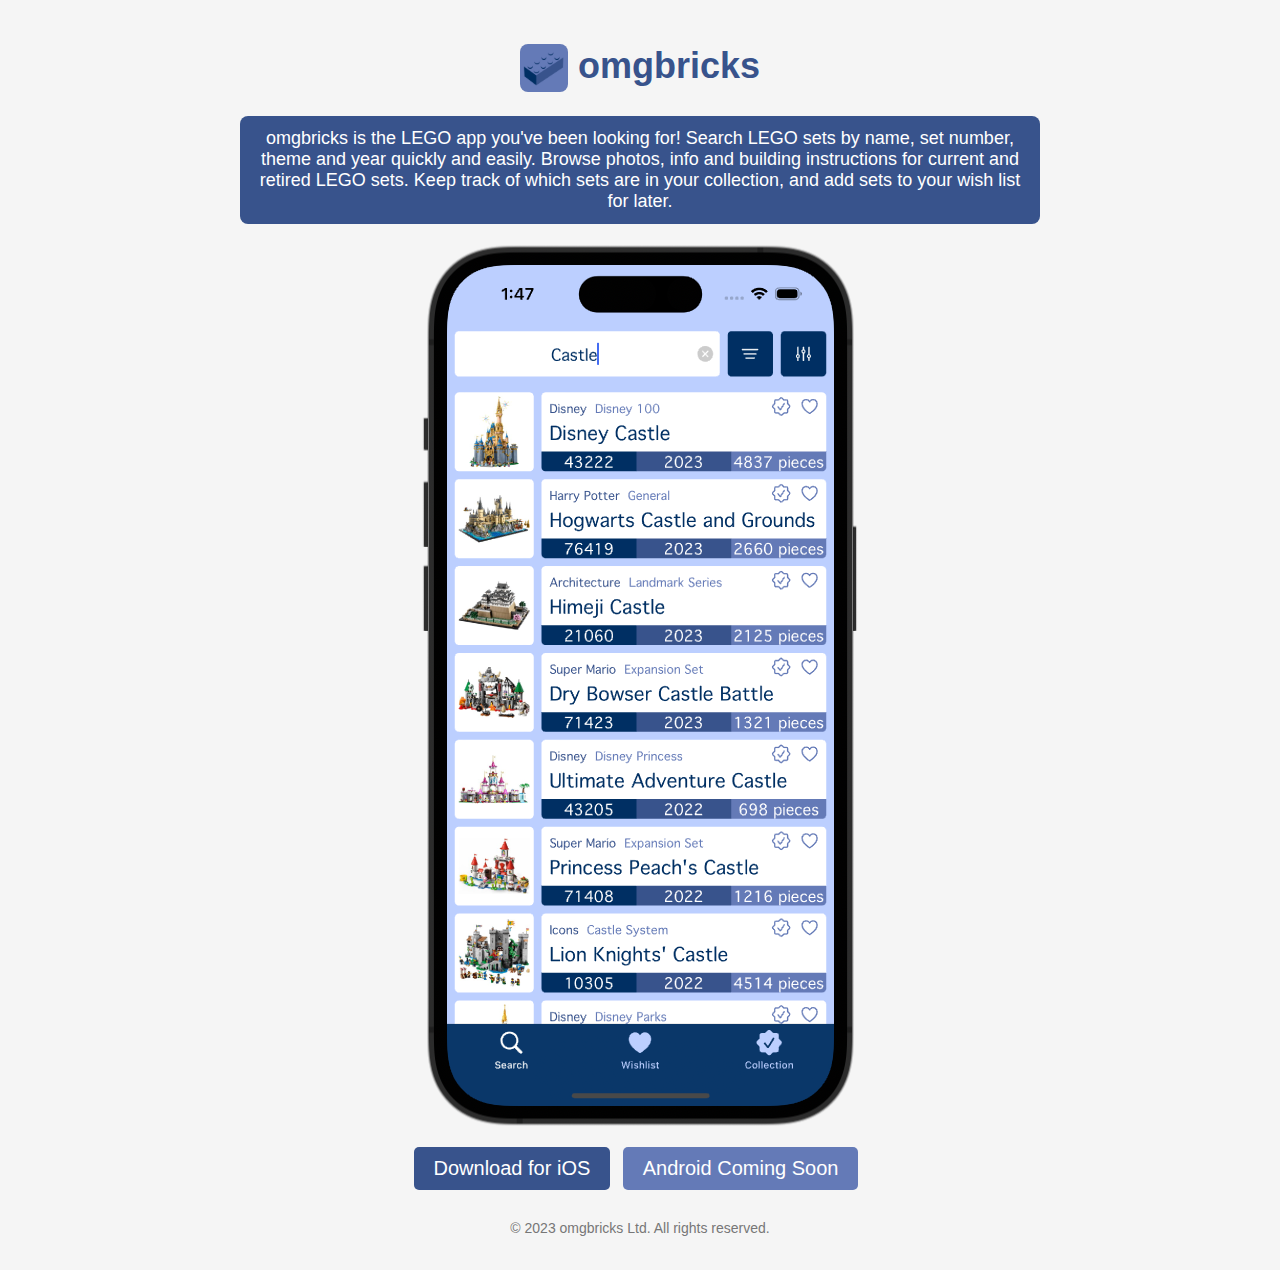
==== index.html @ 19bf294a "Add files via upload" ====
<!DOCTYPE html>
<html lang="en">
<head>
	<meta charset="UTF-8">
    <meta name="viewport" content="width=device-width, initial-scale=1">
    <meta name="description" content="">
	<meta name="robots" content="index,follow">
	<meta name="keywords" content="omgbricks, LEGO, set, bricks, collection, manager, app, search, brickset">
	<meta name="author" content="omgbricks Ltd.">
	<meta property="og:title" content="omgbricks - LEGO Search and Collection App">
	<meta property="og:description" content="omgbricks - The free LEGO app for searching LEGO sets and managing your collection.">
	<meta property="og:url" content="https://omgbricks.com">
	<meta property="og:image" content="https://omgbricks.com/images/app-icon.png">
	<link rel="icon" type="image/x-icon" href="images/app-icon.png">
	<link rel="stylesheet" href="omgbricks.css">
    <title>omgbricks - LEGO Collection App for Searching LEGO Sets</title>
</head>
<body>
    <div class="container">
        <div class="header">
            <h1><img class="app-icon" src="images/app-icon.png"> omgbricks</h1>
        </div>
        <div class="description">
            <p>omgbricks is the LEGO app you've been looking for! Search LEGO sets by name, set number, theme and year quickly and easily. Browse photos, info and building instructions for current and retired LEGO sets. Keep track of which sets are in your collection, and add sets to your wish list for later.</p>
        </div>
        <div class="app-screenshots">
            <img src="images/main-screenshot.png" alt="omgbricks LEGO Search and Collection App" class="main-screenshot">
        </div>
        <div class="app-download">
            <a class="app-download-link" href="#">Download for iOS</a>
            <a class="coming-soon-link" href="#">Android Coming Soon</a>
        </div>
        <div class="footer">
            <p>&copy; 2023 omgbricks Ltd. All rights reserved.</p>
        </div>
    </div>
</body>
</html>
---- omgbricks.css ----
body {
	font-family: Arial, sans-serif;
	background-color: #f5f5f5;
	margin: 0;
	padding: 0;
}

.container {
	max-width: 800px;
	margin: 0 auto;
	padding: 20px;
}

.header {
	text-align: center;
	margin-bottom: 20px;
}

.header h1 {
	color: #38538C;
	font-size: 36px;
}

.app-icon {
	width: 48px;
	height: 48px;
	border-radius: 8px;
	vertical-align: middle;
}

.description {
	text-align: center;
	margin-bottom: 20px;
	background-color: #38538C;
	color: #FFF;
	padding: 12px;
	border-radius: 8px;
}

.description p {
	color: #FFF;
	font-size: 18px;
	padding: 0;
	margin: 0;
}

.app-screenshots {
	text-align: center;
	margin-bottom: 0px;
}

.app-screenshots .main-screenshot {
	max-width: 100%;
	height: auto;
	margin-bottom: 0px;
}

.app-screenshots .small-screenshot {
	max-width: 200px;
	height: auto;
	margin: 5px;
}

.app-download {
	text-align: center;
	padding: 8px;
}

.app-download-link {
	display: inline-block;
	padding: 10px 20px;
	background-color: #38538C;
	color: #fff;
	text-decoration: none;
	font-size: 20px;
	border-radius: 5px;
}

.coming-soon-link {
	display: inline-block;
	padding: 10px 20px;
	background-color: #647AB7;
	color: #fff;
	text-decoration: none;
	font-size: 20px;
	border-radius: 5px;
	margin: 8px;
}

.footer {
	text-align: center;
	margin-top: 0px;
}

.footer p {
	color: #777;
	font-size: 14px;
}
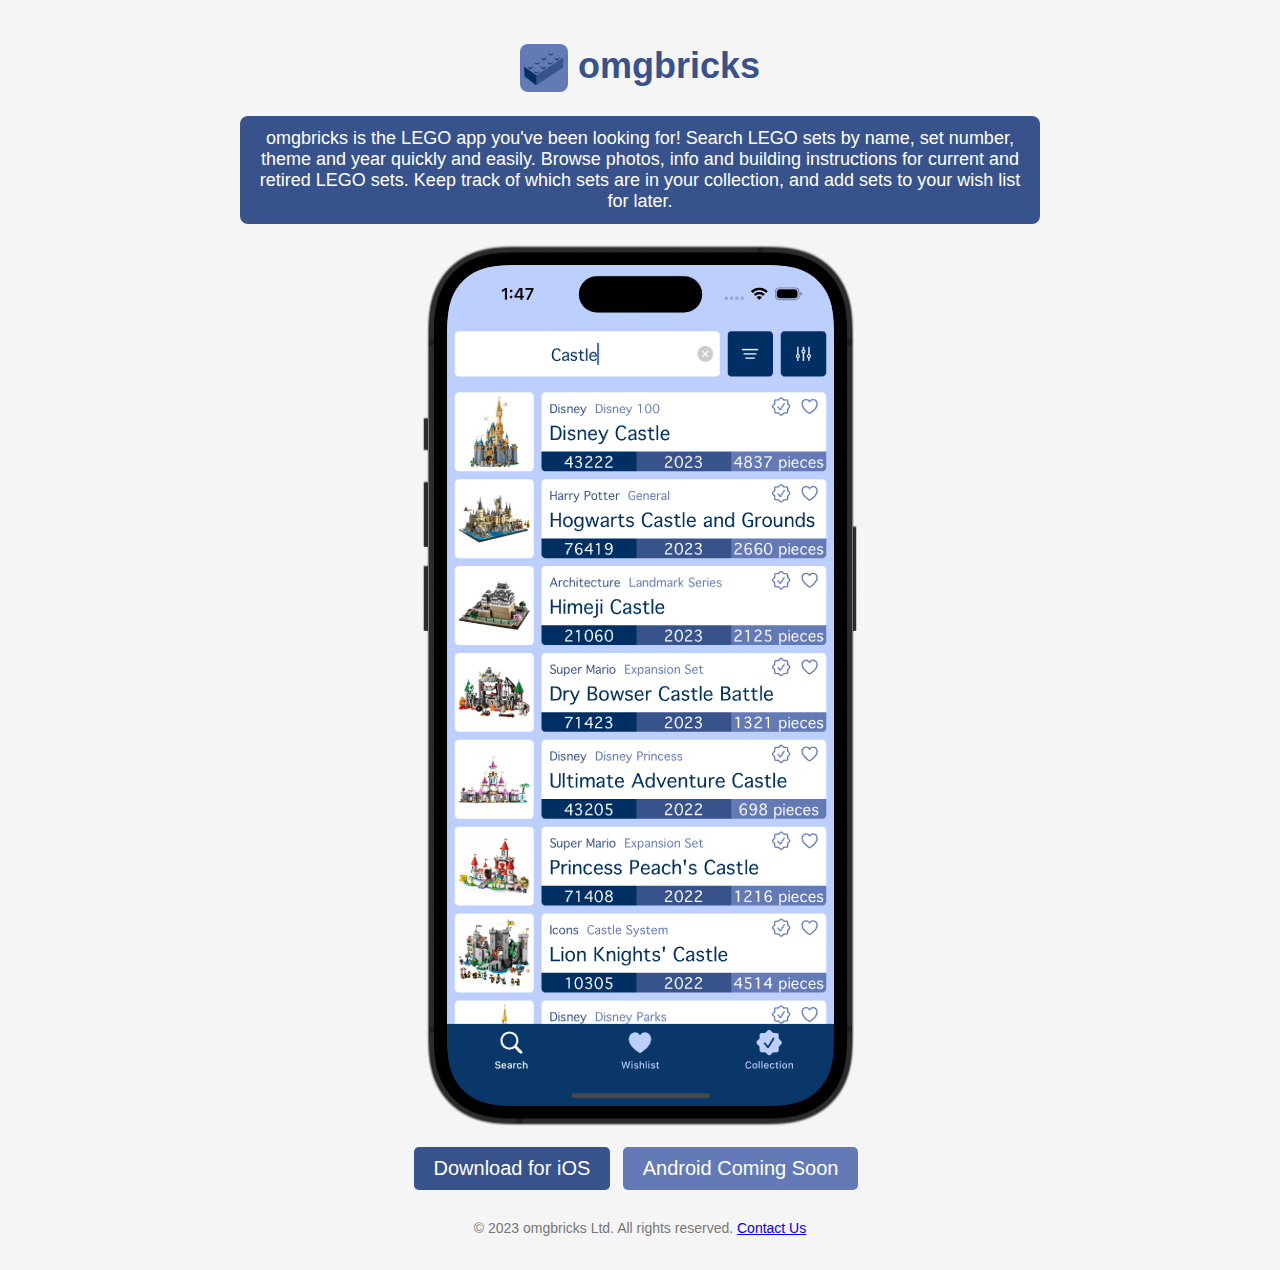
==== commit dddc4fcc: "Add files via upload" ====
--- a/index.html
+++ b/index.html
@@ -27,11 +27,11 @@
             <img src="images/main-screenshot.png" alt="omgbricks LEGO Search and Collection App" class="main-screenshot">
         </div>
         <div class="app-download">
-            <a class="app-download-link" href="#">Download for iOS</a>
+            <a class="app-download-link" href="https://apps.apple.com/us/app/omgbricks-for-lego-sets/id6451217038">Download for iOS</a>
             <a class="coming-soon-link" href="#">Android Coming Soon</a>
         </div>
         <div class="footer">
-            <p>&copy; 2023 omgbricks Ltd. All rights reserved.</p>
+            <p>&copy; 2023 omgbricks Ltd. All rights reserved. <a href="https://forms.gle/YLAg9yVabc1eE3s39">Contact Us</a></p>
         </div>
     </div>
 </body>
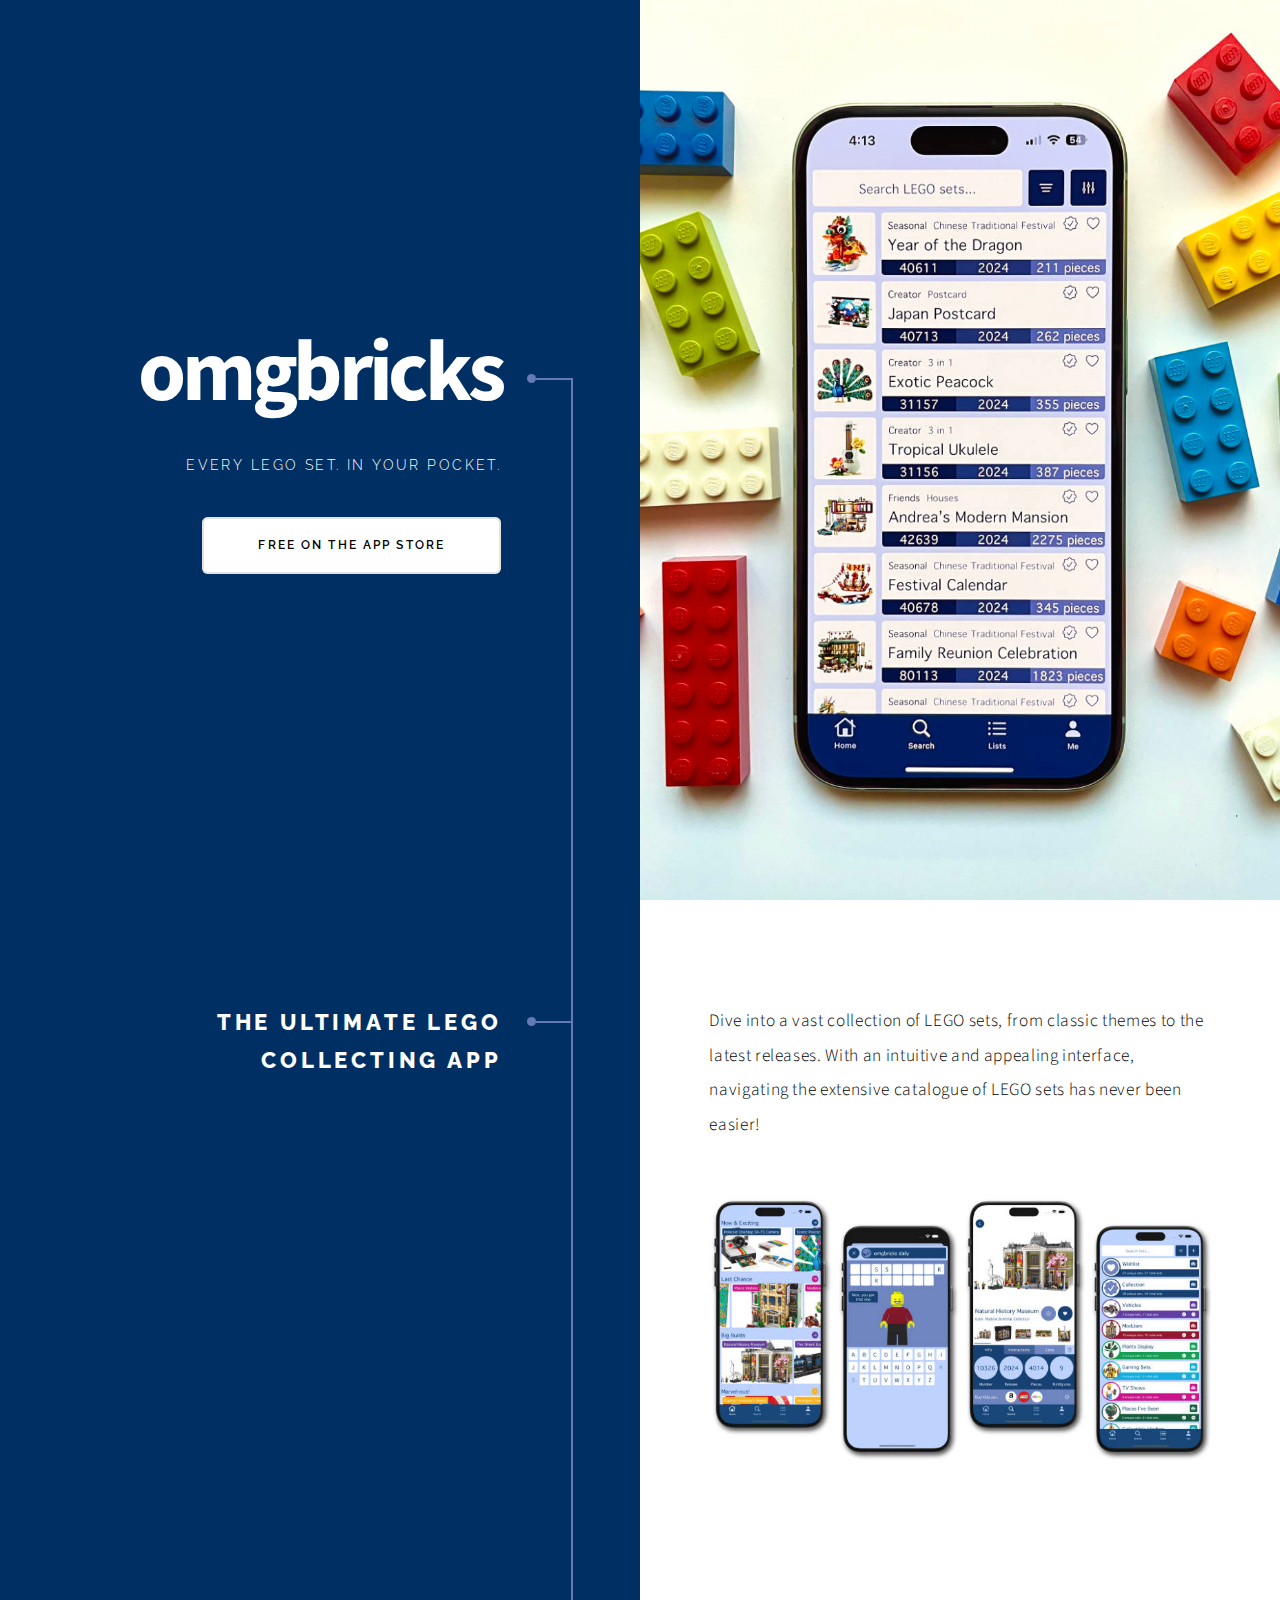
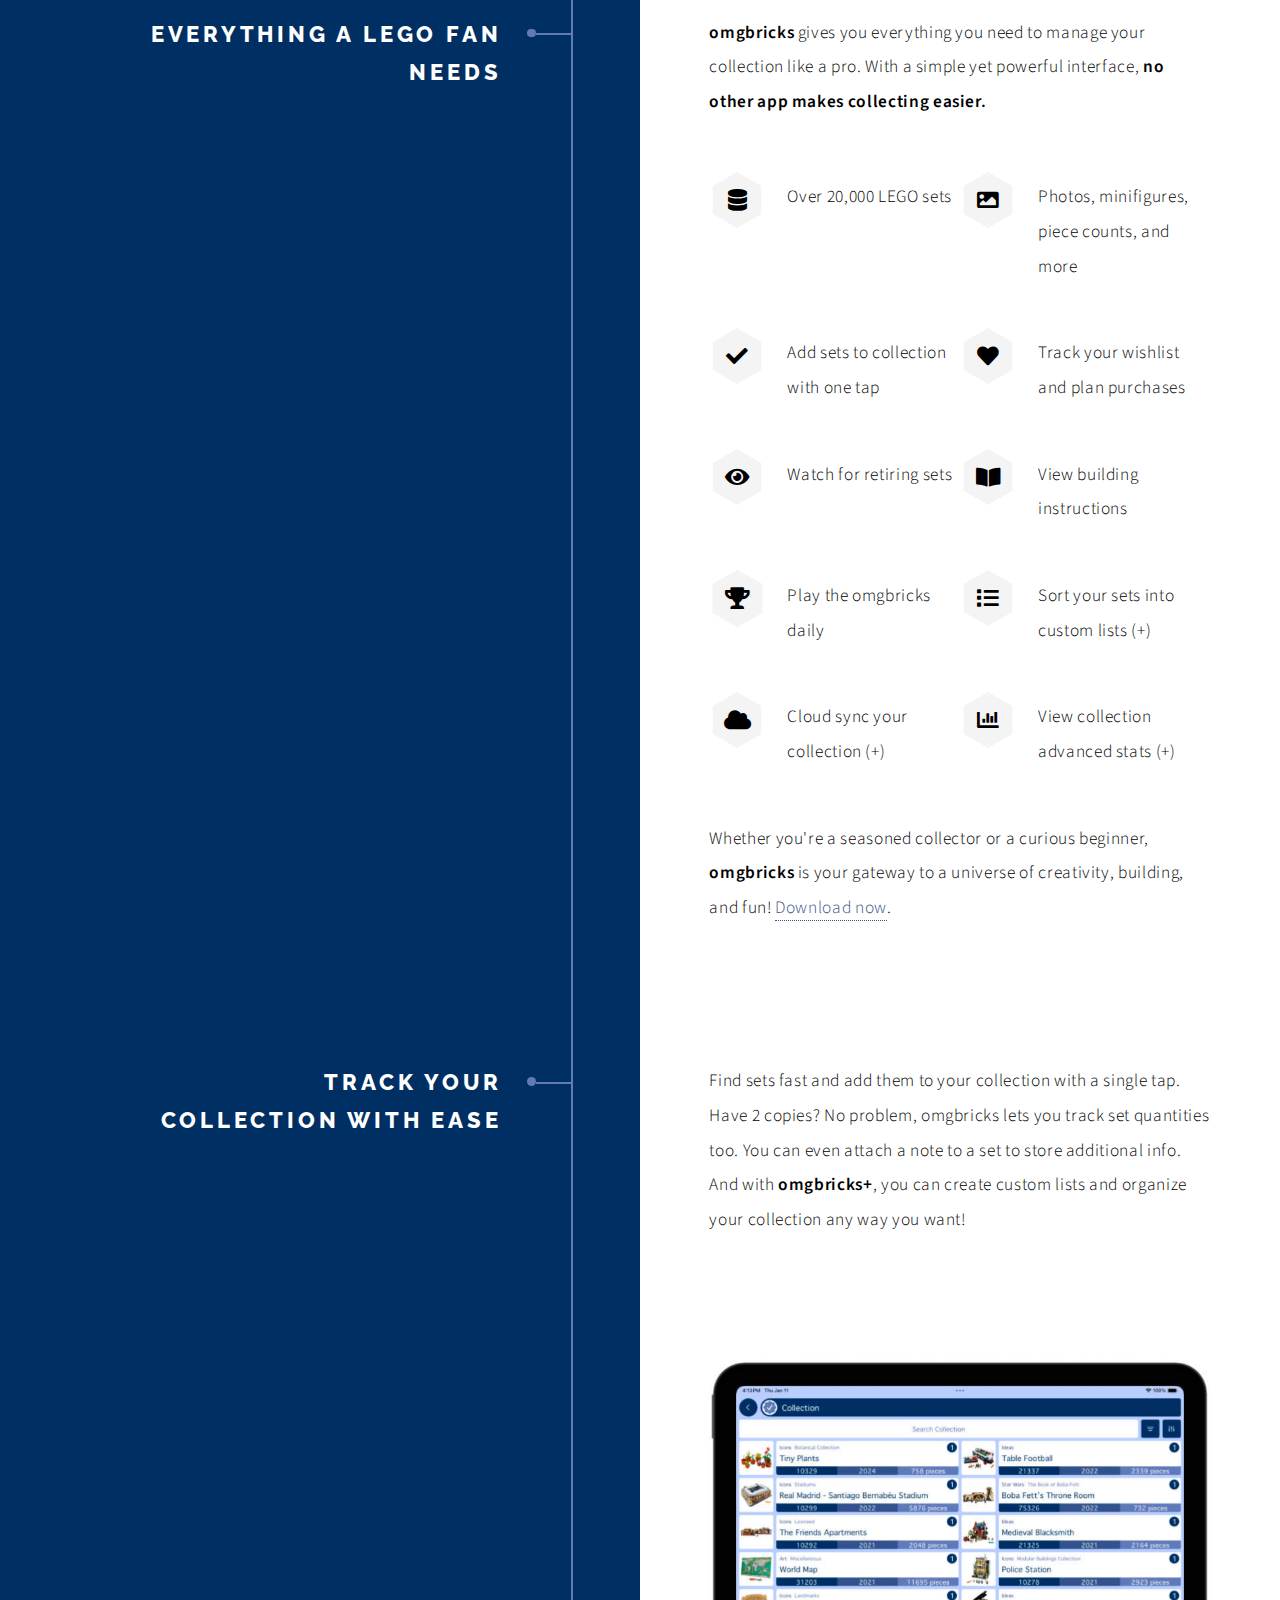
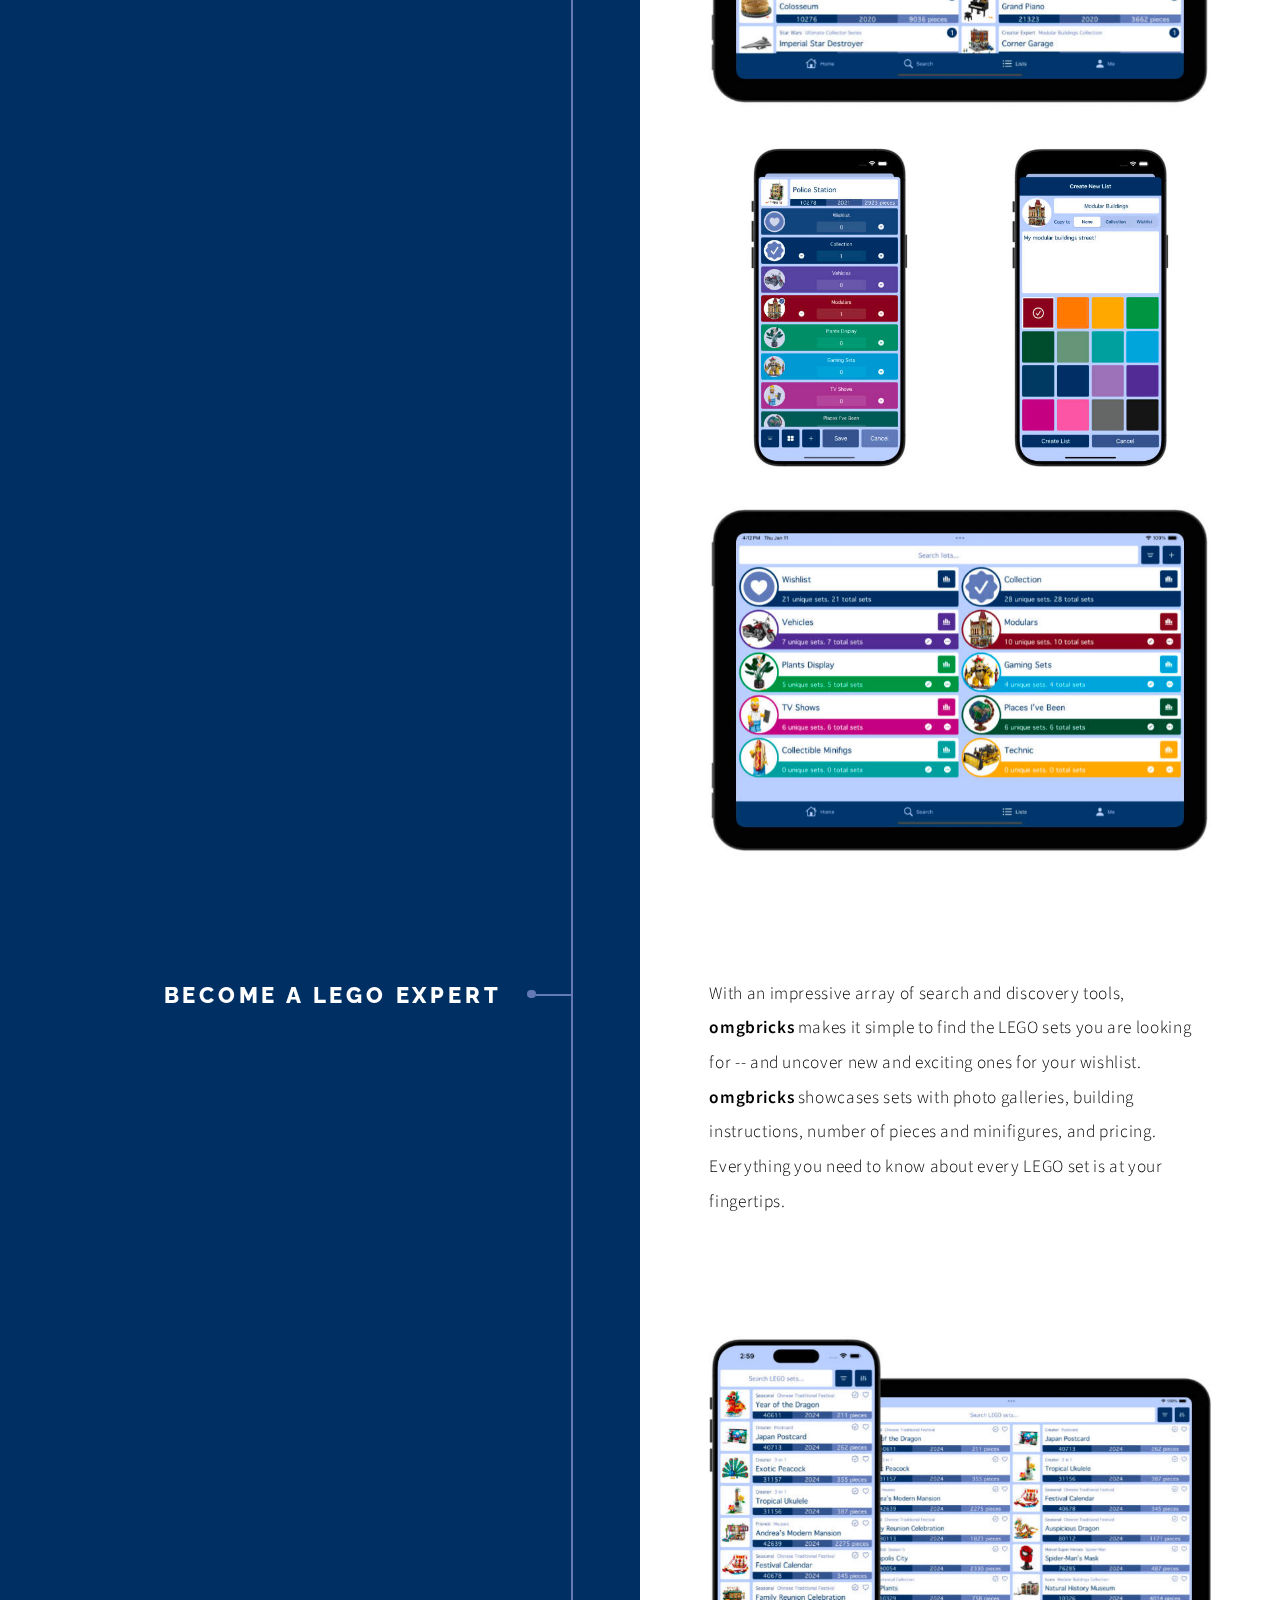
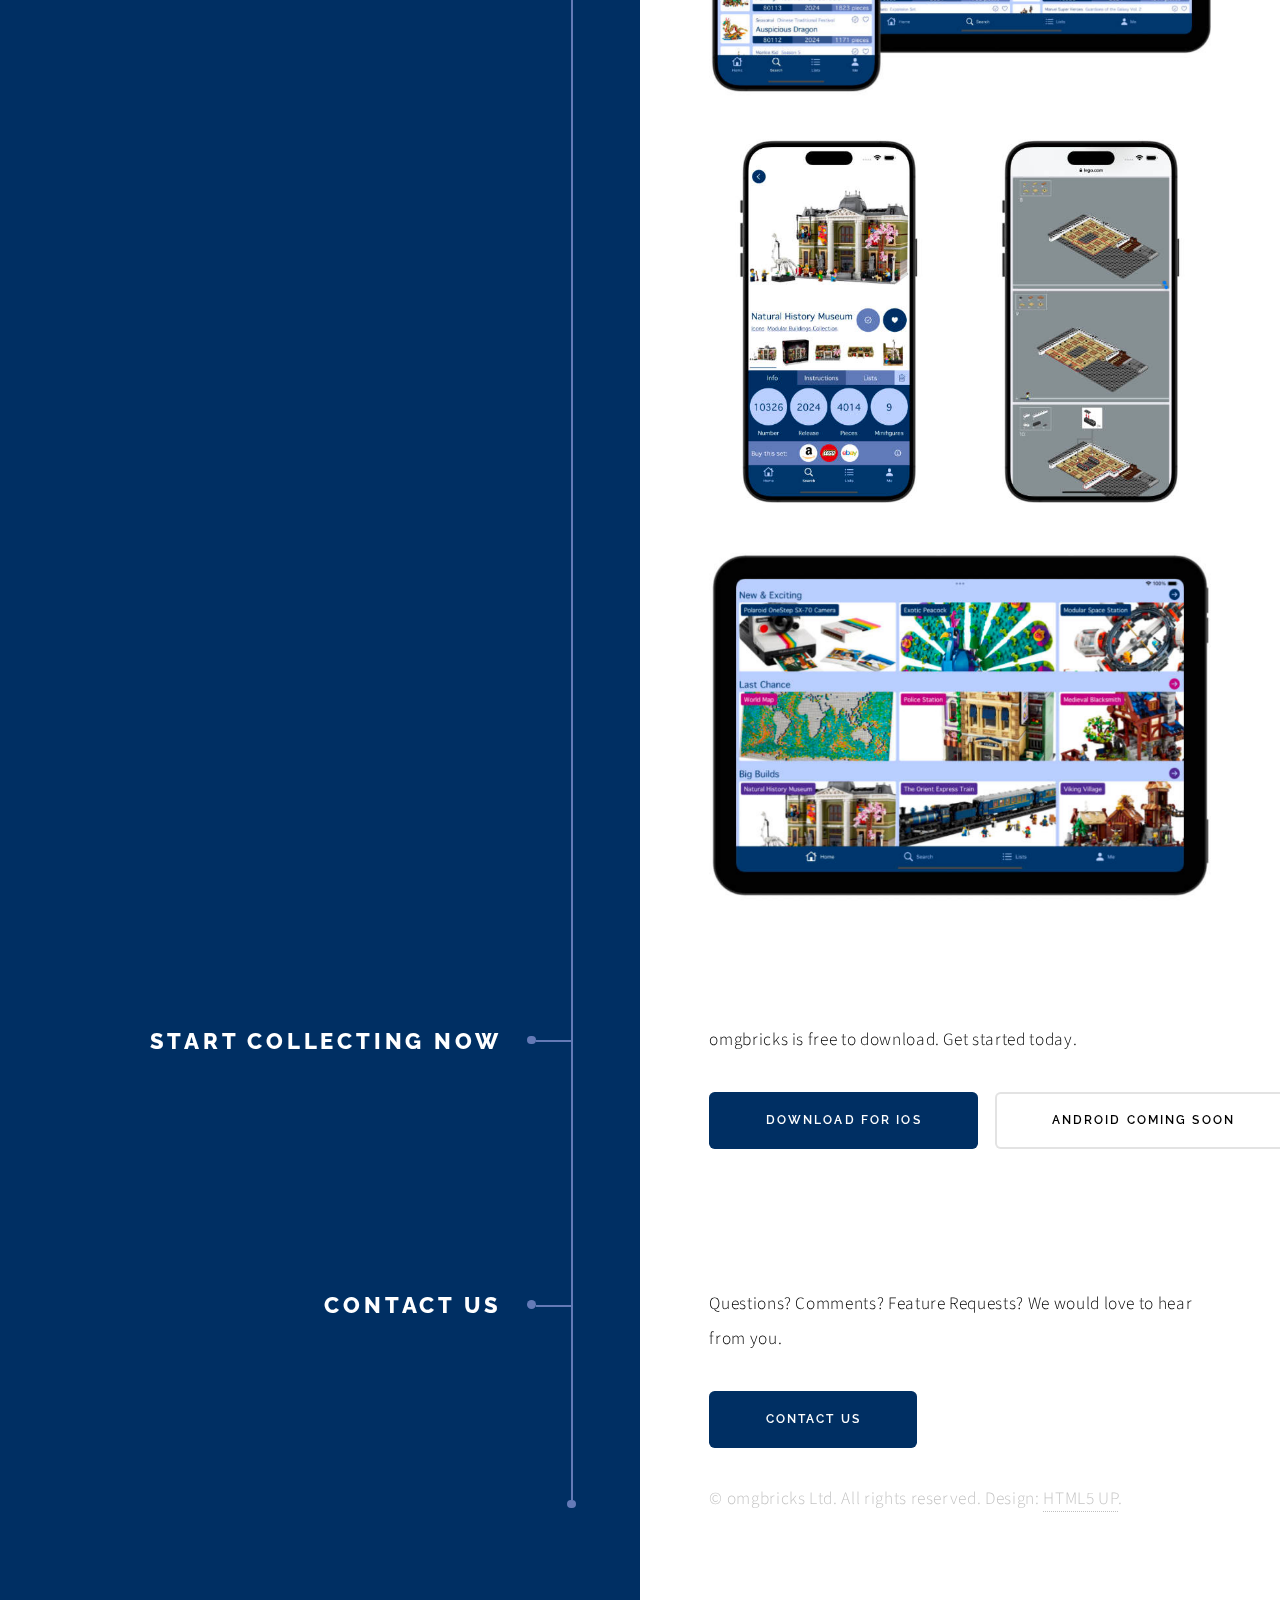
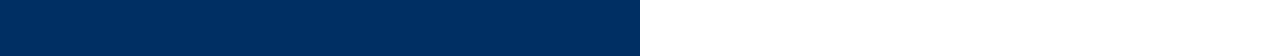
==== commit b2e25f18: "Add files via upload" ====
--- a/index.html
+++ b/index.html
@@ -1,38 +1,168 @@
-<!DOCTYPE html>
-<html lang="en">
-<head>
-	<meta charset="UTF-8">
-    <meta name="viewport" content="width=device-width, initial-scale=1">
-    <meta name="description" content="">
-	<meta name="robots" content="index,follow">
-	<meta name="keywords" content="omgbricks, LEGO, set, bricks, collection, manager, app, search, brickset">
-	<meta name="author" content="omgbricks Ltd.">
-	<meta property="og:title" content="omgbricks - LEGO Search and Collection App">
-	<meta property="og:description" content="omgbricks - The free LEGO app for searching LEGO sets and managing your collection.">
-	<meta property="og:url" content="https://omgbricks.com">
-	<meta property="og:image" content="https://omgbricks.com/images/app-icon.png">
-	<link rel="icon" type="image/x-icon" href="images/app-icon.png">
-	<link rel="stylesheet" href="omgbricks.css">
-    <title>omgbricks - LEGO Collection App for Searching LEGO Sets</title>
-</head>
-<body>
-    <div class="container">
-        <div class="header">
-            <h1><img class="app-icon" src="images/app-icon.png"> omgbricks</h1>
-        </div>
-        <div class="description">
-            <p>omgbricks is the LEGO app you've been looking for! Search LEGO sets by name, set number, theme and year quickly and easily. Browse photos, info and building instructions for current and retired LEGO sets. Keep track of which sets are in your collection, and add sets to your wish list for later.</p>
-        </div>
-        <div class="app-screenshots">
-            <img src="images/main-screenshot.png" alt="omgbricks LEGO Search and Collection App" class="main-screenshot">
-        </div>
-        <div class="app-download">
-            <a class="app-download-link" href="https://apps.apple.com/us/app/omgbricks-for-lego-sets/id6451217038">Download for iOS</a>
-            <a class="coming-soon-link" href="#">Android Coming Soon</a>
-        </div>
-        <div class="footer">
-            <p>&copy; 2023 omgbricks Ltd. All rights reserved. <a href="https://forms.gle/YLAg9yVabc1eE3s39">Contact Us</a></p>
-        </div>
-    </div>
-</body>
-</html>
+<!DOCTYPE HTML>
+<!--
+	Paradigm Shift by HTML5 UP
+	html5up.net | @ajlkn
+	Free for personal and commercial use under the CCA 3.0 license (html5up.net/license)
+-->
+<html>
+	<head>
+		<title>omgbricks for LEGO Sets - The best LEGO Collection App</title>
+		<meta name="description" content="omgbricks is the best LEGO collection app on the app store! Find LEGO sets, instructions and manage your collection with ease!">
+		<meta name="robots" content="index,follow">
+		<meta name="keywords" content="omgbricks, LEGO, set, bricks, collection, manager, app, search, brickset">
+		<meta name="author" content="omgbricks Ltd.">
+		<meta property="og:title" content="omgbricks - LEGO Search and Collection App">
+		<meta property="og:description" content="omgbricks - The free LEGO app for searching LEGO sets and managing your collection.">
+		<meta property="og:url" content="https://omgbricks.com">
+		<meta property="og:image" content="https://omgbricks.com/images/app-icon.png">
+		<meta charset="utf-8" />
+		<meta name="viewport" content="width=device-width, initial-scale=1, user-scalable=no" />
+		<meta name="description" content="" />
+		<meta name="keywords" content="" />
+		<link rel="icon" type="image/x-icon" href="images/app-icon.png">
+		<link rel="stylesheet" href="assets/css/main.css" />
+	</head>
+	<body class="is-preload">
+
+		<!-- Wrapper -->
+			<div id="wrapper">
+
+				<!-- Intro -->
+					<section class="intro">
+						<header>
+							<h1>omgbricks</h1>
+							<p>Every LEGO Set. In Your Pocket.</p>
+							<p>
+								<a href="https://apps.apple.com/us/app/omgbricks-for-lego-sets/id6451217038" class="button primary-light large">Free on the App Store</a>
+							</p>
+						</header>
+						<div class="content">
+							<span class="image fill" data-position="center"><img src="images/website-photo-1.jpg" alt="omgbricks" /></span>
+						</div>
+					</section>
+
+				<!-- Section -->
+					<section id="first">
+						<header>
+							<h2>The Ultimate LEGO Collecting App</h2>
+						</header>
+						<div class="content">
+							<p>Dive into a vast collection of LEGO sets, from classic themes to the latest releases. 
+							With an intuitive and appealing interface, navigating the extensive catalogue of LEGO
+							sets has never been easier!</p>
+							<span class="image main"><img src="images/website-iphone-composite.jpg" alt="" /></span>
+						</div>
+					</section>
+
+				<!-- Section -->
+					<section>
+						<header>
+							<h2>Everything a LEGO Fan Needs</h2>
+						</header>
+						<div class="content">
+							<p><strong>omgbricks</strong> gives you everything you need to manage your collection like a pro. With a simple yet powerful interface, <strong>no other app makes collecting easier.</strong></p>
+							<ul class="feature-icons">
+								<li class="icon solid fa-database">Over 20,000 LEGO sets</li>
+								<li class="icon solid fa-image">Photos, minifigures, piece counts, and more</li>
+								<li class="icon solid fa-check">Add sets to collection with one tap</li>
+								<li class="icon solid fa-heart">Track your wishlist and plan purchases</li>
+								<li class="icon solid fa-eye">Watch for retiring sets</li>
+								<li class="icon solid fa-book-open">View building instructions</li>
+								<li class="icon solid fa-trophy">Play the omgbricks daily</li>
+								<li class="icon solid fa-list">Sort your sets into custom lists (+)</li>
+								<li class="icon solid fa-cloud">Cloud sync your collection (+)</li>
+								<li class="icon solid fa-chart-bar">View collection advanced stats (+)</li>
+								
+							</ul>
+							<p>Whether you're a seasoned collector or a curious beginner, <strong>omgbricks</strong> is your gateway to a universe of creativity, building, and fun! <a href="https://apps.apple.com/us/app/omgbricks-for-lego-sets/id6451217038">Download now</a>.</p>
+						</div>
+					</section>
+
+				<!-- Section -->
+					<section>
+						<header>
+							<h2>Track Your Collection With Ease</h2>
+						</header>
+						<div class="content">
+							<p>Find sets fast and add them to your collection with a single tap. Have 2 copies? No problem, omgbricks lets you track set quantities too. You can even attach a note to a set to store additional info. And with <strong>omgbricks+</strong>, you can create custom lists and organize your collection any way you want!</p>
+
+							<!-- Section -->
+								<section>
+									<div class="content">
+										<div class="gallery">
+											<a href="images/website-ipad-collection.jpg" class="landscape"><img src="images/website-ipad-collection.jpg" alt="" /></a>
+											<a href="images/website-iphone-addtolist.jpg"><img src="images/website-iphone-addtolist.jpg" alt="" /></a>
+											<a href="images/website-iphone-createlist.jpg"><img src="images/website-iphone-createlist.jpg" alt="" /></a>
+											<a href="images/website-ipad-mylists.jpg" class="landscape"><img src="images/website-ipad-mylists.jpg" alt="" /></a>
+										</div>
+									</div>
+								</section>
+								
+						</div>
+					</section>
+					
+				<!-- Section -->
+					<section>
+						<header>
+							<h2>Become a LEGO Expert</h2>
+						</header>
+						<div class="content">
+							<p>With an impressive array of search and discovery tools, <strong>omgbricks</strong> makes it simple to find the LEGO sets you are looking for -- and uncover new and exciting ones for your wishlist. <strong>omgbricks</strong> showcases sets with photo galleries, building instructions, number of pieces and minifigures, and pricing. Everything you need to know about every LEGO set is at your fingertips.</p>
+
+							<!-- Section -->
+								<section>
+									<div class="content">
+										<div class="gallery">
+											<a href="images/website-iphone-ipad-searchscreen.jpg" class="landscape"><img src="images/website-iphone-ipad-searchscreen.jpg" alt="" /></a>
+											<a href="images/website-iphone-setdetail.jpg" class="portrait"><img src="images/website-iphone-setdetail.jpg" alt="" /></a>
+											<a href="images/website-iphone-instructions.jpg" class="portrait"><img src="images/website-iphone-instructions.jpg" alt="" /></a>
+											<a href="images/website-ipad-homescreen.jpg" class="landscape"><img src="images/website-ipad-homescreen.jpg" alt="" /></a>
+										</div>
+									</div>
+								</section>
+								
+						</div>
+					</section>
+
+				<!-- Section -->
+					<section>
+						<header>
+							<h2>Start Collecting Now</h2>
+						</header>
+						<div class="content">
+							<p>omgbricks is free to download. Get started today.</p>
+							<ul class="actions">
+								<li><a href="https://apps.apple.com/us/app/omgbricks-for-lego-sets/id6451217038" class="button primary large">Download for iOS</a></li>
+								<li><a href="#" class="button large">Android Coming Soon</a></li>
+							</ul>
+						</div>
+					</section>
+
+				<!-- Section -->
+					<section>
+						<header>
+							<h2>Contact Us</h2>
+						</header>
+						<div class="content">
+							<p>Questions? Comments? Feature Requests? We would love to hear from you.</p>
+							<ul class="actions">
+								<li><a href="https://forms.gle/YLAg9yVabc1eE3s39" class="button primary large">Contact Us</a></li>
+							</ul>
+						</div>
+					</section>
+
+				<!-- Copyright -->
+					<div class="copyright">&copy; omgbricks Ltd. All rights reserved. Design: <a href="https://html5up.net">HTML5 UP</a>.</div>
+
+			</div>
+
+		<!-- Scripts -->
+			<script src="assets/js/jquery.min.js"></script>
+			<script src="assets/js/jquery.scrolly.min.js"></script>
+			<script src="assets/js/browser.min.js"></script>
+			<script src="assets/js/breakpoints.min.js"></script>
+			<script src="assets/js/util.js"></script>
+			<script src="assets/js/main.js"></script>
+
+	</body>
+</html>--- a/assets/css/main.css
+++ b/assets/css/main.css
@@ -0,0 +1,3885 @@
+@import url(fontawesome-all.min.css);
+@import url("https://fonts.googleapis.com/css?family=Source+Sans+Pro:300,600,700,300i,600i,700i|Raleway:600,800");
+
+/*
+	Paradigm Shift by HTML5 UP
+	html5up.net | @ajlkn
+	Free for personal and commercial use under the CCA 3.0 license (html5up.net/license)
+*/
+
+html, body, div, span, applet, object,
+iframe, h1, h2, h3, h4, h5, h6, p, blockquote,
+pre, a, abbr, acronym, address, big, cite,
+code, del, dfn, em, img, ins, kbd, q, s, samp,
+small, strike, strong, sub, sup, tt, var, b,
+u, i, center, dl, dt, dd, ol, ul, li, fieldset,
+form, label, legend, table, caption, tbody,
+tfoot, thead, tr, th, td, article, aside,
+canvas, details, embed, figure, figcaption,
+footer, header, hgroup, menu, nav, output, ruby,
+section, summary, time, mark, audio, video {
+	margin: 0;
+	padding: 0;
+	border: 0;
+	font-size: 100%;
+	font: inherit;
+	vertical-align: baseline;}
+
+article, aside, details, figcaption, figure,
+footer, header, hgroup, menu, nav, section {
+	display: block;}
+
+body {
+	line-height: 1;
+}
+
+ol, ul {
+	list-style: none;
+}
+
+blockquote, q {
+	quotes: none;
+}
+
+	blockquote:before, blockquote:after, q:before, q:after {
+		content: '';
+		content: none;
+	}
+
+table {
+	border-collapse: collapse;
+	border-spacing: 0;
+}
+
+body {
+	-webkit-text-size-adjust: none;
+}
+
+mark {
+	background-color: transparent;
+	color: inherit;
+}
+
+input::-moz-focus-inner {
+	border: 0;
+	padding: 0;
+}
+
+input, select, textarea {
+	-moz-appearance: none;
+	-webkit-appearance: none;
+	-ms-appearance: none;
+	appearance: none;
+}
+
+/* Basic */
+
+	@-ms-viewport {
+		width: device-width;
+	}
+
+	body {
+		-ms-overflow-style: scrollbar;
+	}
+
+	@media screen and (max-width: 480px) {
+
+		html, body {
+			min-width: 320px;
+		}
+
+	}
+
+	html {
+		box-sizing: border-box;
+	}
+
+	*, *:before, *:after {
+		box-sizing: inherit;
+	}
+
+	html {
+		overflow-x: hidden;
+	}
+
+	body {
+		background: #ffffff;
+		overflow-x: hidden;
+	}
+
+		body.is-preload *, body.is-preload *:before, body.is-preload *:after {
+			-moz-animation: none !important;
+			-webkit-animation: none !important;
+			-ms-animation: none !important;
+			animation: none !important;
+			-moz-transition: none !important;
+			-webkit-transition: none !important;
+			-ms-transition: none !important;
+			transition: none !important;
+		}
+
+/* Typography */
+
+	html {
+		font-size: 18pt;
+	}
+
+		@media screen and (max-width: 1920px) {
+
+			html {
+				font-size: 13pt;
+			}
+
+		}
+
+		@media screen and (max-width: 1152px) {
+
+			html {
+				font-size: 14pt;
+			}
+
+		}
+
+		@media screen and (max-width: 736px) {
+
+			html {
+				font-size: 12pt;
+			}
+
+		}
+
+		@media screen and (max-width: 480px) {
+
+			html {
+				font-size: 11pt;
+			}
+
+		}
+
+	body {
+		background-color: #ffffff;
+		color: #000000;
+	}
+
+	body, input, select, textarea {
+		color: #000000;
+		font-family: "Source Sans Pro", Helvetica, sans-serif;
+		font-size: 1rem;
+		font-weight: 300;
+		letter-spacing: 0.0375em;
+		line-height: 2;
+	}
+
+	a {
+		-moz-transition: border-bottom-color 0.25s ease-in-out;
+		-webkit-transition: border-bottom-color 0.25s ease-in-out;
+		-ms-transition: border-bottom-color 0.25s ease-in-out;
+		transition: border-bottom-color 0.25s ease-in-out;
+		text-decoration: none;
+		color: #38538c;
+		border-bottom: dotted 1px;
+	}
+
+		a:hover {
+			text-decoration: none;
+			border-bottom-color: transparent;
+		}
+
+	strong, b {
+		font-weight: 600;
+		color: #000000;
+	}
+
+	em, i {
+		font-style: italic;
+	}
+
+	p {
+		margin: 0 0 2rem 0;
+	}
+
+	h1, h2, h3, h4, h5, h6 {
+		color: #fff;
+		font-family: "Raleway", Helvetica, sans-serif;
+		font-weight: 600;
+		letter-spacing: 0.175em;
+		line-height: 1.75;
+		margin: 0 0 1.5rem 0;
+		text-transform: uppercase;
+	}
+
+		h1 a, h2 a, h3 a, h4 a, h5 a, h6 a {
+			color: inherit;
+			text-decoration: none;
+		}
+
+	h1 {
+		font-family: "Source Sans Pro", Helvetica, sans-serif;
+		font-size: 5rem;
+		font-weight: 700;
+		letter-spacing: -0.05em;
+		line-height: 1.1;
+		margin: 0 0 1.5rem 0;
+		text-transform: none;
+	}
+
+	h2 {
+		font-size: 1.25rem;
+		font-weight: 800;
+		margin: 0 0 2rem 0;
+	}
+
+	h3 {
+		font-size: 0.875rem;
+	}
+
+	h4 {
+		font-size: 0.875rem;
+	}
+
+	h5 {
+		font-size: 0.75rem;
+	}
+
+	h6 {
+		font-size: 0.625rem;
+	}
+
+	@media screen and (max-width: 736px) {
+
+		h1 {
+			font-size: 4.5rem;
+			line-height: 1.1;
+		}
+
+		h2 {
+			font-size: 1.25rem;
+			line-height: 1.7;
+		}
+
+		h3 {
+			font-size: 0.9rem;
+		}
+
+		h4 {
+			font-size: 0.75rem;
+		}
+
+		h5 {
+			font-size: 0.675rem;
+		}
+
+	}
+
+	@media screen and (max-width: 360px) {
+
+		h1 {
+			font-size: 3.75rem;
+		}
+
+		h2 {
+			font-size: 1.125rem;
+		}
+
+		h3 {
+			font-size: 0.8rem;
+		}
+
+		h4 {
+			font-size: 0.675rem;
+		}
+
+		h5 {
+			font-size: 0.675rem;
+		}
+
+	}
+
+	sub {
+		font-size: 0.8rem;
+		position: relative;
+		top: 0.5rem;
+	}
+
+	sup {
+		font-size: 0.8rem;
+		position: relative;
+		top: -0.5rem;
+	}
+
+	blockquote {
+		border-left: solid 0.5rem rgba(144, 144, 144, 0.25);
+		font-style: italic;
+		margin: 0 0 2rem 0;
+		padding: 1rem 0 1rem 2rem;
+	}
+
+	code {
+		background: rgba(144, 144, 144, 0.1);
+		border-radius: 0.325rem;
+		font-family: "Courier New", monospace;
+		font-size: 0.9rem;
+		margin: 0 0.25rem;
+		padding: 0.25rem 0.65rem;
+	}
+
+	pre {
+		-webkit-overflow-scrolling: touch;
+		font-family: "Courier New", monospace;
+		font-size: 0.9rem;
+		margin: 0 0 2rem 0;
+		width: 100%;
+	}
+
+		pre code {
+			display: block;
+			line-height: 1.75;
+			padding: 1rem 1.5rem;
+			overflow-x: auto;
+		}
+
+	hr {
+		border: 0;
+		border-bottom: solid 2px rgba(144, 144, 144, 0.25);
+		margin: 3rem 0;
+	}
+
+		hr.major {
+			margin: 5rem 0;
+		}
+
+		@media screen and (max-width: 736px) {
+
+			hr.major {
+				margin: 3rem 0;
+			}
+
+		}
+
+/* Row */
+
+	.row {
+		display: flex;
+		flex-wrap: wrap;
+		box-sizing: border-box;
+		align-items: stretch;
+	}
+
+		.row > * {
+			box-sizing: border-box;
+		}
+
+		.row.gtr-uniform > * > :last-child {
+			margin-bottom: 0;
+		}
+
+		.row.aln-left {
+			justify-content: flex-start;
+		}
+
+		.row.aln-center {
+			justify-content: center;
+		}
+
+		.row.aln-right {
+			justify-content: flex-end;
+		}
+
+		.row.aln-top {
+			align-items: flex-start;
+		}
+
+		.row.aln-middle {
+			align-items: center;
+		}
+
+		.row.aln-bottom {
+			align-items: flex-end;
+		}
+
+		.row > .imp {
+			order: -1;
+		}
+
+		.row > .col-1 {
+			width: 8.33333%;
+		}
+
+		.row > .off-1 {
+			margin-left: 8.33333%;
+		}
+
+		.row > .col-2 {
+			width: 16.66667%;
+		}
+
+		.row > .off-2 {
+			margin-left: 16.66667%;
+		}
+
+		.row > .col-3 {
+			width: 25%;
+		}
+
+		.row > .off-3 {
+			margin-left: 25%;
+		}
+
+		.row > .col-4 {
+			width: 33.33333%;
+		}
+
+		.row > .off-4 {
+			margin-left: 33.33333%;
+		}
+
+		.row > .col-5 {
+			width: 41.66667%;
+		}
+
+		.row > .off-5 {
+			margin-left: 41.66667%;
+		}
+
+		.row > .col-6 {
+			width: 50%;
+		}
+
+		.row > .off-6 {
+			margin-left: 50%;
+		}
+
+		.row > .col-7 {
+			width: 58.33333%;
+		}
+
+		.row > .off-7 {
+			margin-left: 58.33333%;
+		}
+
+		.row > .col-8 {
+			width: 66.66667%;
+		}
+
+		.row > .off-8 {
+			margin-left: 66.66667%;
+		}
+
+		.row > .col-9 {
+			width: 75%;
+		}
+
+		.row > .off-9 {
+			margin-left: 75%;
+		}
+
+		.row > .col-10 {
+			width: 83.33333%;
+		}
+
+		.row > .off-10 {
+			margin-left: 83.33333%;
+		}
+
+		.row > .col-11 {
+			width: 91.66667%;
+		}
+
+		.row > .off-11 {
+			margin-left: 91.66667%;
+		}
+
+		.row > .col-12 {
+			width: 100%;
+		}
+
+		.row > .off-12 {
+			margin-left: 100%;
+		}
+
+		.row.gtr-0 {
+			margin-top: 0;
+			margin-left: 0rem;
+		}
+
+			.row.gtr-0 > * {
+				padding: 0 0 0 0rem;
+			}
+
+			.row.gtr-0.gtr-uniform {
+				margin-top: 0rem;
+			}
+
+				.row.gtr-0.gtr-uniform > * {
+					padding-top: 0rem;
+				}
+
+		.row.gtr-25 {
+			margin-top: 0;
+			margin-left: -0.5rem;
+		}
+
+			.row.gtr-25 > * {
+				padding: 0 0 0 0.5rem;
+			}
+
+			.row.gtr-25.gtr-uniform {
+				margin-top: -0.5rem;
+			}
+
+				.row.gtr-25.gtr-uniform > * {
+					padding-top: 0.5rem;
+				}
+
+		.row.gtr-50 {
+			margin-top: 0;
+			margin-left: -1rem;
+		}
+
+			.row.gtr-50 > * {
+				padding: 0 0 0 1rem;
+			}
+
+			.row.gtr-50.gtr-uniform {
+				margin-top: -1rem;
+			}
+
+				.row.gtr-50.gtr-uniform > * {
+					padding-top: 1rem;
+				}
+
+		.row {
+			margin-top: 0;
+			margin-left: -2rem;
+		}
+
+			.row > * {
+				padding: 0 0 0 2rem;
+			}
+
+			.row.gtr-uniform {
+				margin-top: -2rem;
+			}
+
+				.row.gtr-uniform > * {
+					padding-top: 2rem;
+				}
+
+		.row.gtr-150 {
+			margin-top: 0;
+			margin-left: -3rem;
+		}
+
+			.row.gtr-150 > * {
+				padding: 0 0 0 3rem;
+			}
+
+			.row.gtr-150.gtr-uniform {
+				margin-top: -3rem;
+			}
+
+				.row.gtr-150.gtr-uniform > * {
+					padding-top: 3rem;
+				}
+
+		.row.gtr-200 {
+			margin-top: 0;
+			margin-left: -4rem;
+		}
+
+			.row.gtr-200 > * {
+				padding: 0 0 0 4rem;
+			}
+
+			.row.gtr-200.gtr-uniform {
+				margin-top: -4rem;
+			}
+
+				.row.gtr-200.gtr-uniform > * {
+					padding-top: 4rem;
+				}
+
+		@media screen and (max-width: 1920px) {
+
+			.row {
+				display: flex;
+				flex-wrap: wrap;
+				box-sizing: border-box;
+				align-items: stretch;
+			}
+
+				.row > * {
+					box-sizing: border-box;
+				}
+
+				.row.gtr-uniform > * > :last-child {
+					margin-bottom: 0;
+				}
+
+				.row.aln-left {
+					justify-content: flex-start;
+				}
+
+				.row.aln-center {
+					justify-content: center;
+				}
+
+				.row.aln-right {
+					justify-content: flex-end;
+				}
+
+				.row.aln-top {
+					align-items: flex-start;
+				}
+
+				.row.aln-middle {
+					align-items: center;
+				}
+
+				.row.aln-bottom {
+					align-items: flex-end;
+				}
+
+				.row > .imp-xlarge {
+					order: -1;
+				}
+
+				.row > .col-1-xlarge {
+					width: 8.33333%;
+				}
+
+				.row > .off-1-xlarge {
+					margin-left: 8.33333%;
+				}
+
+				.row > .col-2-xlarge {
+					width: 16.66667%;
+				}
+
+				.row > .off-2-xlarge {
+					margin-left: 16.66667%;
+				}
+
+				.row > .col-3-xlarge {
+					width: 25%;
+				}
+
+				.row > .off-3-xlarge {
+					margin-left: 25%;
+				}
+
+				.row > .col-4-xlarge {
+					width: 33.33333%;
+				}
+
+				.row > .off-4-xlarge {
+					margin-left: 33.33333%;
+				}
+
+				.row > .col-5-xlarge {
+					width: 41.66667%;
+				}
+
+				.row > .off-5-xlarge {
+					margin-left: 41.66667%;
+				}
+
+				.row > .col-6-xlarge {
+					width: 50%;
+				}
+
+				.row > .off-6-xlarge {
+					margin-left: 50%;
+				}
+
+				.row > .col-7-xlarge {
+					width: 58.33333%;
+				}
+
+				.row > .off-7-xlarge {
+					margin-left: 58.33333%;
+				}
+
+				.row > .col-8-xlarge {
+					width: 66.66667%;
+				}
+
+				.row > .off-8-xlarge {
+					margin-left: 66.66667%;
+				}
+
+				.row > .col-9-xlarge {
+					width: 75%;
+				}
+
+				.row > .off-9-xlarge {
+					margin-left: 75%;
+				}
+
+				.row > .col-10-xlarge {
+					width: 83.33333%;
+				}
+
+				.row > .off-10-xlarge {
+					margin-left: 83.33333%;
+				}
+
+				.row > .col-11-xlarge {
+					width: 91.66667%;
+				}
+
+				.row > .off-11-xlarge {
+					margin-left: 91.66667%;
+				}
+
+				.row > .col-12-xlarge {
+					width: 100%;
+				}
+
+				.row > .off-12-xlarge {
+					margin-left: 100%;
+				}
+
+				.row.gtr-0 {
+					margin-top: 0;
+					margin-left: 0rem;
+				}
+
+					.row.gtr-0 > * {
+						padding: 0 0 0 0rem;
+					}
+
+					.row.gtr-0.gtr-uniform {
+						margin-top: 0rem;
+					}
+
+						.row.gtr-0.gtr-uniform > * {
+							padding-top: 0rem;
+						}
+
+				.row.gtr-25 {
+					margin-top: 0;
+					margin-left: -0.5rem;
+				}
+
+					.row.gtr-25 > * {
+						padding: 0 0 0 0.5rem;
+					}
+
+					.row.gtr-25.gtr-uniform {
+						margin-top: -0.5rem;
+					}
+
+						.row.gtr-25.gtr-uniform > * {
+							padding-top: 0.5rem;
+						}
+
+				.row.gtr-50 {
+					margin-top: 0;
+					margin-left: -1rem;
+				}
+
+					.row.gtr-50 > * {
+						padding: 0 0 0 1rem;
+					}
+
+					.row.gtr-50.gtr-uniform {
+						margin-top: -1rem;
+					}
+
+						.row.gtr-50.gtr-uniform > * {
+							padding-top: 1rem;
+						}
+
+				.row {
+					margin-top: 0;
+					margin-left: -2rem;
+				}
+
+					.row > * {
+						padding: 0 0 0 2rem;
+					}
+
+					.row.gtr-uniform {
+						margin-top: -2rem;
+					}
+
+						.row.gtr-uniform > * {
+							padding-top: 2rem;
+						}
+
+				.row.gtr-150 {
+					margin-top: 0;
+					margin-left: -3rem;
+				}
+
+					.row.gtr-150 > * {
+						padding: 0 0 0 3rem;
+					}
+
+					.row.gtr-150.gtr-uniform {
+						margin-top: -3rem;
+					}
+
+						.row.gtr-150.gtr-uniform > * {
+							padding-top: 3rem;
+						}
+
+				.row.gtr-200 {
+					margin-top: 0;
+					margin-left: -4rem;
+				}
+
+					.row.gtr-200 > * {
+						padding: 0 0 0 4rem;
+					}
+
+					.row.gtr-200.gtr-uniform {
+						margin-top: -4rem;
+					}
+
+						.row.gtr-200.gtr-uniform > * {
+							padding-top: 4rem;
+						}
+
+		}
+
+		@media screen and (max-width: 1280px) {
+
+			.row {
+				display: flex;
+				flex-wrap: wrap;
+				box-sizing: border-box;
+				align-items: stretch;
+			}
+
+				.row > * {
+					box-sizing: border-box;
+				}
+
+				.row.gtr-uniform > * > :last-child {
+					margin-bottom: 0;
+				}
+
+				.row.aln-left {
+					justify-content: flex-start;
+				}
+
+				.row.aln-center {
+					justify-content: center;
+				}
+
+				.row.aln-right {
+					justify-content: flex-end;
+				}
+
+				.row.aln-top {
+					align-items: flex-start;
+				}
+
+				.row.aln-middle {
+					align-items: center;
+				}
+
+				.row.aln-bottom {
+					align-items: flex-end;
+				}
+
+				.row > .imp-large {
+					order: -1;
+				}
+
+				.row > .col-1-large {
+					width: 8.33333%;
+				}
+
+				.row > .off-1-large {
+					margin-left: 8.33333%;
+				}
+
+				.row > .col-2-large {
+					width: 16.66667%;
+				}
+
+				.row > .off-2-large {
+					margin-left: 16.66667%;
+				}
+
+				.row > .col-3-large {
+					width: 25%;
+				}
+
+				.row > .off-3-large {
+					margin-left: 25%;
+				}
+
+				.row > .col-4-large {
+					width: 33.33333%;
+				}
+
+				.row > .off-4-large {
+					margin-left: 33.33333%;
+				}
+
+				.row > .col-5-large {
+					width: 41.66667%;
+				}
+
+				.row > .off-5-large {
+					margin-left: 41.66667%;
+				}
+
+				.row > .col-6-large {
+					width: 50%;
+				}
+
+				.row > .off-6-large {
+					margin-left: 50%;
+				}
+
+				.row > .col-7-large {
+					width: 58.33333%;
+				}
+
+				.row > .off-7-large {
+					margin-left: 58.33333%;
+				}
+
+				.row > .col-8-large {
+					width: 66.66667%;
+				}
+
+				.row > .off-8-large {
+					margin-left: 66.66667%;
+				}
+
+				.row > .col-9-large {
+					width: 75%;
+				}
+
+				.row > .off-9-large {
+					margin-left: 75%;
+				}
+
+				.row > .col-10-large {
+					width: 83.33333%;
+				}
+
+				.row > .off-10-large {
+					margin-left: 83.33333%;
+				}
+
+				.row > .col-11-large {
+					width: 91.66667%;
+				}
+
+				.row > .off-11-large {
+					margin-left: 91.66667%;
+				}
+
+				.row > .col-12-large {
+					width: 100%;
+				}
+
+				.row > .off-12-large {
+					margin-left: 100%;
+				}
+
+				.row.gtr-0 {
+					margin-top: 0;
+					margin-left: 0rem;
+				}
+
+					.row.gtr-0 > * {
+						padding: 0 0 0 0rem;
+					}
+
+					.row.gtr-0.gtr-uniform {
+						margin-top: 0rem;
+					}
+
+						.row.gtr-0.gtr-uniform > * {
+							padding-top: 0rem;
+						}
+
+				.row.gtr-25 {
+					margin-top: 0;
+					margin-left: -0.375rem;
+				}
+
+					.row.gtr-25 > * {
+						padding: 0 0 0 0.375rem;
+					}
+
+					.row.gtr-25.gtr-uniform {
+						margin-top: -0.375rem;
+					}
+
+						.row.gtr-25.gtr-uniform > * {
+							padding-top: 0.375rem;
+						}
+
+				.row.gtr-50 {
+					margin-top: 0;
+					margin-left: -0.75rem;
+				}
+
+					.row.gtr-50 > * {
+						padding: 0 0 0 0.75rem;
+					}
+
+					.row.gtr-50.gtr-uniform {
+						margin-top: -0.75rem;
+					}
+
+						.row.gtr-50.gtr-uniform > * {
+							padding-top: 0.75rem;
+						}
+
+				.row {
+					margin-top: 0;
+					margin-left: -1.5rem;
+				}
+
+					.row > * {
+						padding: 0 0 0 1.5rem;
+					}
+
+					.row.gtr-uniform {
+						margin-top: -1.5rem;
+					}
+
+						.row.gtr-uniform > * {
+							padding-top: 1.5rem;
+						}
+
+				.row.gtr-150 {
+					margin-top: 0;
+					margin-left: -2.25rem;
+				}
+
+					.row.gtr-150 > * {
+						padding: 0 0 0 2.25rem;
+					}
+
+					.row.gtr-150.gtr-uniform {
+						margin-top: -2.25rem;
+					}
+
+						.row.gtr-150.gtr-uniform > * {
+							padding-top: 2.25rem;
+						}
+
+				.row.gtr-200 {
+					margin-top: 0;
+					margin-left: -3rem;
+				}
+
+					.row.gtr-200 > * {
+						padding: 0 0 0 3rem;
+					}
+
+					.row.gtr-200.gtr-uniform {
+						margin-top: -3rem;
+					}
+
+						.row.gtr-200.gtr-uniform > * {
+							padding-top: 3rem;
+						}
+
+		}
+
+		@media screen and (max-width: 1152px) {
+
+			.row {
+				display: flex;
+				flex-wrap: wrap;
+				box-sizing: border-box;
+				align-items: stretch;
+			}
+
+				.row > * {
+					box-sizing: border-box;
+				}
+
+				.row.gtr-uniform > * > :last-child {
+					margin-bottom: 0;
+				}
+
+				.row.aln-left {
+					justify-content: flex-start;
+				}
+
+				.row.aln-center {
+					justify-content: center;
+				}
+
+				.row.aln-right {
+					justify-content: flex-end;
+				}
+
+				.row.aln-top {
+					align-items: flex-start;
+				}
+
+				.row.aln-middle {
+					align-items: center;
+				}
+
+				.row.aln-bottom {
+					align-items: flex-end;
+				}
+
+				.row > .imp-medium {
+					order: -1;
+				}
+
+				.row > .col-1-medium {
+					width: 8.33333%;
+				}
+
+				.row > .off-1-medium {
+					margin-left: 8.33333%;
+				}
+
+				.row > .col-2-medium {
+					width: 16.66667%;
+				}
+
+				.row > .off-2-medium {
+					margin-left: 16.66667%;
+				}
+
+				.row > .col-3-medium {
+					width: 25%;
+				}
+
+				.row > .off-3-medium {
+					margin-left: 25%;
+				}
+
+				.row > .col-4-medium {
+					width: 33.33333%;
+				}
+
+				.row > .off-4-medium {
+					margin-left: 33.33333%;
+				}
+
+				.row > .col-5-medium {
+					width: 41.66667%;
+				}
+
+				.row > .off-5-medium {
+					margin-left: 41.66667%;
+				}
+
+				.row > .col-6-medium {
+					width: 50%;
+				}
+
+				.row > .off-6-medium {
+					margin-left: 50%;
+				}
+
+				.row > .col-7-medium {
+					width: 58.33333%;
+				}
+
+				.row > .off-7-medium {
+					margin-left: 58.33333%;
+				}
+
+				.row > .col-8-medium {
+					width: 66.66667%;
+				}
+
+				.row > .off-8-medium {
+					margin-left: 66.66667%;
+				}
+
+				.row > .col-9-medium {
+					width: 75%;
+				}
+
+				.row > .off-9-medium {
+					margin-left: 75%;
+				}
+
+				.row > .col-10-medium {
+					width: 83.33333%;
+				}
+
+				.row > .off-10-medium {
+					margin-left: 83.33333%;
+				}
+
+				.row > .col-11-medium {
+					width: 91.66667%;
+				}
+
+				.row > .off-11-medium {
+					margin-left: 91.66667%;
+				}
+
+				.row > .col-12-medium {
+					width: 100%;
+				}
+
+				.row > .off-12-medium {
+					margin-left: 100%;
+				}
+
+				.row.gtr-0 {
+					margin-top: 0;
+					margin-left: 0rem;
+				}
+
+					.row.gtr-0 > * {
+						padding: 0 0 0 0rem;
+					}
+
+					.row.gtr-0.gtr-uniform {
+						margin-top: 0rem;
+					}
+
+						.row.gtr-0.gtr-uniform > * {
+							padding-top: 0rem;
+						}
+
+				.row.gtr-25 {
+					margin-top: 0;
+					margin-left: -0.375rem;
+				}
+
+					.row.gtr-25 > * {
+						padding: 0 0 0 0.375rem;
+					}
+
+					.row.gtr-25.gtr-uniform {
+						margin-top: -0.375rem;
+					}
+
+						.row.gtr-25.gtr-uniform > * {
+							padding-top: 0.375rem;
+						}
+
+				.row.gtr-50 {
+					margin-top: 0;
+					margin-left: -0.75rem;
+				}
+
+					.row.gtr-50 > * {
+						padding: 0 0 0 0.75rem;
+					}
+
+					.row.gtr-50.gtr-uniform {
+						margin-top: -0.75rem;
+					}
+
+						.row.gtr-50.gtr-uniform > * {
+							padding-top: 0.75rem;
+						}
+
+				.row {
+					margin-top: 0;
+					margin-left: -1.5rem;
+				}
+
+					.row > * {
+						padding: 0 0 0 1.5rem;
+					}
+
+					.row.gtr-uniform {
+						margin-top: -1.5rem;
+					}
+
+						.row.gtr-uniform > * {
+							padding-top: 1.5rem;
+						}
+
+				.row.gtr-150 {
+					margin-top: 0;
+					margin-left: -2.25rem;
+				}
+
+					.row.gtr-150 > * {
+						padding: 0 0 0 2.25rem;
+					}
+
+					.row.gtr-150.gtr-uniform {
+						margin-top: -2.25rem;
+					}
+
+						.row.gtr-150.gtr-uniform > * {
+							padding-top: 2.25rem;
+						}
+
+				.row.gtr-200 {
+					margin-top: 0;
+					margin-left: -3rem;
+				}
+
+					.row.gtr-200 > * {
+						padding: 0 0 0 3rem;
+					}
+
+					.row.gtr-200.gtr-uniform {
+						margin-top: -3rem;
+					}
+
+						.row.gtr-200.gtr-uniform > * {
+							padding-top: 3rem;
+						}
+
+		}
+
+		@media screen and (max-width: 736px) {
+
+			.row {
+				display: flex;
+				flex-wrap: wrap;
+				box-sizing: border-box;
+				align-items: stretch;
+			}
+
+				.row > * {
+					box-sizing: border-box;
+				}
+
+				.row.gtr-uniform > * > :last-child {
+					margin-bottom: 0;
+				}
+
+				.row.aln-left {
+					justify-content: flex-start;
+				}
+
+				.row.aln-center {
+					justify-content: center;
+				}
+
+				.row.aln-right {
+					justify-content: flex-end;
+				}
+
+				.row.aln-top {
+					align-items: flex-start;
+				}
+
+				.row.aln-middle {
+					align-items: center;
+				}
+
+				.row.aln-bottom {
+					align-items: flex-end;
+				}
+
+				.row > .imp-small {
+					order: -1;
+				}
+
+				.row > .col-1-small {
+					width: 8.33333%;
+				}
+
+				.row > .off-1-small {
+					margin-left: 8.33333%;
+				}
+
+				.row > .col-2-small {
+					width: 16.66667%;
+				}
+
+				.row > .off-2-small {
+					margin-left: 16.66667%;
+				}
+
+				.row > .col-3-small {
+					width: 25%;
+				}
+
+				.row > .off-3-small {
+					margin-left: 25%;
+				}
+
+				.row > .col-4-small {
+					width: 33.33333%;
+				}
+
+				.row > .off-4-small {
+					margin-left: 33.33333%;
+				}
+
+				.row > .col-5-small {
+					width: 41.66667%;
+				}
+
+				.row > .off-5-small {
+					margin-left: 41.66667%;
+				}
+
+				.row > .col-6-small {
+					width: 50%;
+				}
+
+				.row > .off-6-small {
+					margin-left: 50%;
+				}
+
+				.row > .col-7-small {
+					width: 58.33333%;
+				}
+
+				.row > .off-7-small {
+					margin-left: 58.33333%;
+				}
+
+				.row > .col-8-small {
+					width: 66.66667%;
+				}
+
+				.row > .off-8-small {
+					margin-left: 66.66667%;
+				}
+
+				.row > .col-9-small {
+					width: 75%;
+				}
+
+				.row > .off-9-small {
+					margin-left: 75%;
+				}
+
+				.row > .col-10-small {
+					width: 83.33333%;
+				}
+
+				.row > .off-10-small {
+					margin-left: 83.33333%;
+				}
+
+				.row > .col-11-small {
+					width: 91.66667%;
+				}
+
+				.row > .off-11-small {
+					margin-left: 91.66667%;
+				}
+
+				.row > .col-12-small {
+					width: 100%;
+				}
+
+				.row > .off-12-small {
+					margin-left: 100%;
+				}
+
+				.row.gtr-0 {
+					margin-top: 0;
+					margin-left: 0rem;
+				}
+
+					.row.gtr-0 > * {
+						padding: 0 0 0 0rem;
+					}
+
+					.row.gtr-0.gtr-uniform {
+						margin-top: 0rem;
+					}
+
+						.row.gtr-0.gtr-uniform > * {
+							padding-top: 0rem;
+						}
+
+				.row.gtr-25 {
+					margin-top: 0;
+					margin-left: -0.3125rem;
+				}
+
+					.row.gtr-25 > * {
+						padding: 0 0 0 0.3125rem;
+					}
+
+					.row.gtr-25.gtr-uniform {
+						margin-top: -0.3125rem;
+					}
+
+						.row.gtr-25.gtr-uniform > * {
+							padding-top: 0.3125rem;
+						}
+
+				.row.gtr-50 {
+					margin-top: 0;
+					margin-left: -0.625rem;
+				}
+
+					.row.gtr-50 > * {
+						padding: 0 0 0 0.625rem;
+					}
+
+					.row.gtr-50.gtr-uniform {
+						margin-top: -0.625rem;
+					}
+
+						.row.gtr-50.gtr-uniform > * {
+							padding-top: 0.625rem;
+						}
+
+				.row {
+					margin-top: 0;
+					margin-left: -1.25rem;
+				}
+
+					.row > * {
+						padding: 0 0 0 1.25rem;
+					}
+
+					.row.gtr-uniform {
+						margin-top: -1.25rem;
+					}
+
+						.row.gtr-uniform > * {
+							padding-top: 1.25rem;
+						}
+
+				.row.gtr-150 {
+					margin-top: 0;
+					margin-left: -1.875rem;
+				}
+
+					.row.gtr-150 > * {
+						padding: 0 0 0 1.875rem;
+					}
+
+					.row.gtr-150.gtr-uniform {
+						margin-top: -1.875rem;
+					}
+
+						.row.gtr-150.gtr-uniform > * {
+							padding-top: 1.875rem;
+						}
+
+				.row.gtr-200 {
+					margin-top: 0;
+					margin-left: -2.5rem;
+				}
+
+					.row.gtr-200 > * {
+						padding: 0 0 0 2.5rem;
+					}
+
+					.row.gtr-200.gtr-uniform {
+						margin-top: -2.5rem;
+					}
+
+						.row.gtr-200.gtr-uniform > * {
+							padding-top: 2.5rem;
+						}
+
+		}
+
+		@media screen and (max-width: 480px) {
+
+			.row {
+				display: flex;
+				flex-wrap: wrap;
+				box-sizing: border-box;
+				align-items: stretch;
+			}
+
+				.row > * {
+					box-sizing: border-box;
+				}
+
+				.row.gtr-uniform > * > :last-child {
+					margin-bottom: 0;
+				}
+
+				.row.aln-left {
+					justify-content: flex-start;
+				}
+
+				.row.aln-center {
+					justify-content: center;
+				}
+
+				.row.aln-right {
+					justify-content: flex-end;
+				}
+
+				.row.aln-top {
+					align-items: flex-start;
+				}
+
+				.row.aln-middle {
+					align-items: center;
+				}
+
+				.row.aln-bottom {
+					align-items: flex-end;
+				}
+
+				.row > .imp-xsmall {
+					order: -1;
+				}
+
+				.row > .col-1-xsmall {
+					width: 8.33333%;
+				}
+
+				.row > .off-1-xsmall {
+					margin-left: 8.33333%;
+				}
+
+				.row > .col-2-xsmall {
+					width: 16.66667%;
+				}
+
+				.row > .off-2-xsmall {
+					margin-left: 16.66667%;
+				}
+
+				.row > .col-3-xsmall {
+					width: 25%;
+				}
+
+				.row > .off-3-xsmall {
+					margin-left: 25%;
+				}
+
+				.row > .col-4-xsmall {
+					width: 33.33333%;
+				}
+
+				.row > .off-4-xsmall {
+					margin-left: 33.33333%;
+				}
+
+				.row > .col-5-xsmall {
+					width: 41.66667%;
+				}
+
+				.row > .off-5-xsmall {
+					margin-left: 41.66667%;
+				}
+
+				.row > .col-6-xsmall {
+					width: 50%;
+				}
+
+				.row > .off-6-xsmall {
+					margin-left: 50%;
+				}
+
+				.row > .col-7-xsmall {
+					width: 58.33333%;
+				}
+
+				.row > .off-7-xsmall {
+					margin-left: 58.33333%;
+				}
+
+				.row > .col-8-xsmall {
+					width: 66.66667%;
+				}
+
+				.row > .off-8-xsmall {
+					margin-left: 66.66667%;
+				}
+
+				.row > .col-9-xsmall {
+					width: 75%;
+				}
+
+				.row > .off-9-xsmall {
+					margin-left: 75%;
+				}
+
+				.row > .col-10-xsmall {
+					width: 83.33333%;
+				}
+
+				.row > .off-10-xsmall {
+					margin-left: 83.33333%;
+				}
+
+				.row > .col-11-xsmall {
+					width: 91.66667%;
+				}
+
+				.row > .off-11-xsmall {
+					margin-left: 91.66667%;
+				}
+
+				.row > .col-12-xsmall {
+					width: 100%;
+				}
+
+				.row > .off-12-xsmall {
+					margin-left: 100%;
+				}
+
+				.row.gtr-0 {
+					margin-top: 0;
+					margin-left: 0rem;
+				}
+
+					.row.gtr-0 > * {
+						padding: 0 0 0 0rem;
+					}
+
+					.row.gtr-0.gtr-uniform {
+						margin-top: 0rem;
+					}
+
+						.row.gtr-0.gtr-uniform > * {
+							padding-top: 0rem;
+						}
+
+				.row.gtr-25 {
+					margin-top: 0;
+					margin-left: -0.3125rem;
+				}
+
+					.row.gtr-25 > * {
+						padding: 0 0 0 0.3125rem;
+					}
+
+					.row.gtr-25.gtr-uniform {
+						margin-top: -0.3125rem;
+					}
+
+						.row.gtr-25.gtr-uniform > * {
+							padding-top: 0.3125rem;
+						}
+
+				.row.gtr-50 {
+					margin-top: 0;
+					margin-left: -0.625rem;
+				}
+
+					.row.gtr-50 > * {
+						padding: 0 0 0 0.625rem;
+					}
+
+					.row.gtr-50.gtr-uniform {
+						margin-top: -0.625rem;
+					}
+
+						.row.gtr-50.gtr-uniform > * {
+							padding-top: 0.625rem;
+						}
+
+				.row {
+					margin-top: 0;
+					margin-left: -1.25rem;
+				}
+
+					.row > * {
+						padding: 0 0 0 1.25rem;
+					}
+
+					.row.gtr-uniform {
+						margin-top: -1.25rem;
+					}
+
+						.row.gtr-uniform > * {
+							padding-top: 1.25rem;
+						}
+
+				.row.gtr-150 {
+					margin-top: 0;
+					margin-left: -1.875rem;
+				}
+
+					.row.gtr-150 > * {
+						padding: 0 0 0 1.875rem;
+					}
+
+					.row.gtr-150.gtr-uniform {
+						margin-top: -1.875rem;
+					}
+
+						.row.gtr-150.gtr-uniform > * {
+							padding-top: 1.875rem;
+						}
+
+				.row.gtr-200 {
+					margin-top: 0;
+					margin-left: -2.5rem;
+				}
+
+					.row.gtr-200 > * {
+						padding: 0 0 0 2.5rem;
+					}
+
+					.row.gtr-200.gtr-uniform {
+						margin-top: -2.5rem;
+					}
+
+						.row.gtr-200.gtr-uniform > * {
+							padding-top: 2.5rem;
+						}
+
+		}
+
+/* Box */
+
+	.box {
+		border: solid 2px rgba(144, 144, 144, 0.25);
+		border-radius: 0.325rem;
+		margin-bottom: 2rem;
+		padding: 1.5rem;
+	}
+
+		.box > :last-child {
+			margin-bottom: 0;
+		}
+
+		.box.alt {
+			border: 0;
+			border-radius: 0;
+			padding: 0;
+		}
+
+/* Button */
+
+	input[type="submit"],
+	input[type="reset"],
+	input[type="button"],
+	button,
+	.button {
+		-moz-appearance: none;
+		-webkit-appearance: none;
+		-ms-appearance: none;
+		appearance: none;
+		-moz-transition: background-color 0.25s ease-in-out, box-shadow 0.25s ease-in-out, color 0.25s ease-in-out;
+		-webkit-transition: background-color 0.25s ease-in-out, box-shadow 0.25s ease-in-out, color 0.25s ease-in-out;
+		-ms-transition: background-color 0.25s ease-in-out, box-shadow 0.25s ease-in-out, color 0.25s ease-in-out;
+		transition: background-color 0.25s ease-in-out, box-shadow 0.25s ease-in-out, color 0.25s ease-in-out;
+		background-color: transparent;
+		border-radius: 0.325rem;
+		border: 0;
+		box-shadow: inset 0 0 0 2px rgba(144, 144, 144, 0.25);
+		color: #000000 !important;
+		cursor: pointer;
+		display: inline-block;
+		font-family: "Raleway", Helvetica, sans-serif;
+		font-size: 0.6rem;
+		font-weight: 600;
+		height: 3rem;
+		letter-spacing: 0.175em;
+		line-height: 3rem;
+		padding: 0 2rem;
+		text-align: center;
+		text-decoration: none;
+		text-transform: uppercase;
+		white-space: nowrap;
+	}
+
+		input[type="submit"]:hover,
+		input[type="reset"]:hover,
+		input[type="button"]:hover,
+		button:hover,
+		.button:hover {
+			box-shadow: inset 0 0 0 2px #38538c;
+			color: #38538c !important;
+		}
+
+		input[type="submit"]:active,
+		input[type="reset"]:active,
+		input[type="button"]:active,
+		button:active,
+		.button:active {
+			box-shadow: inset 0 0 0 2px #38538c;
+			color: #38538c !important;
+		}
+
+		input[type="submit"].small,
+		input[type="reset"].small,
+		input[type="button"].small,
+		button.small,
+		.button.small {
+			font-size: 0.5rem;
+			height: 2.25rem;
+			line-height: 2.25rem;
+			padding: 0 1.25rem;
+		}
+
+		input[type="submit"].large,
+		input[type="reset"].large,
+		input[type="button"].large,
+		button.large,
+		.button.large {
+			font-size: 0.7rem;
+			height: 3.2625rem;
+			line-height: 3.2625rem;
+			padding: 0 3.25rem;
+		}
+
+		input[type="submit"].wide,
+		input[type="reset"].wide,
+		input[type="button"].wide,
+		button.wide,
+		.button.wide {
+			min-width: 13rem;
+		}
+
+		input[type="submit"].icon:before,
+		input[type="reset"].icon:before,
+		input[type="button"].icon:before,
+		button.icon:before,
+		.button.icon:before {
+			margin-right: 0.5rem;
+		}
+
+		input[type="submit"].fit,
+		input[type="reset"].fit,
+		input[type="button"].fit,
+		button.fit,
+		.button.fit {
+			width: 100%;
+		}
+
+		input[type="submit"].disabled, input[type="submit"]:disabled,
+		input[type="reset"].disabled,
+		input[type="reset"]:disabled,
+		input[type="button"].disabled,
+		input[type="button"]:disabled,
+		button.disabled,
+		button:disabled,
+		.button.disabled,
+		.button:disabled {
+			pointer-events: none;
+			opacity: 0.25;
+		}
+		
+		.button.primary-light {
+			background-color: #fff;
+		}
+
+		input[type="submit"].primary,
+		input[type="reset"].primary,
+		input[type="button"].primary,
+		button.primary,
+		.button.primary {
+			background-color: #002f63;
+			box-shadow: none;
+			color: #fff !important;
+		}
+
+			input[type="submit"].primary:hover,
+			input[type="reset"].primary:hover,
+			input[type="button"].primary:hover,
+			button.primary:hover,
+			.button.primary:hover {
+				background-color: #38538c;
+			}
+
+			input[type="submit"].primary:active,
+			input[type="reset"].primary:active,
+			input[type="button"].primary:active,
+			button.primary:active,
+			.button.primary:active {
+				background-color: #38538c;
+			}
+
+		@media screen and (max-width: 736px) {
+
+			input[type="submit"],
+			input[type="reset"],
+			input[type="button"],
+			button,
+			.button {
+				font-size: 0.7rem;
+				height: 3.3rem;
+				line-height: 3.3rem;
+			}
+
+				input[type="submit"].large,
+				input[type="reset"].large,
+				input[type="button"].large,
+				button.large,
+				.button.large {
+					font-size: 0.8rem;
+					height: 3.75rem;
+					line-height: 3.75rem;
+				}
+
+				input[type="submit"].small,
+				input[type="reset"].small,
+				input[type="button"].small,
+				button.small,
+				.button.small {
+					font-size: 0.6rem;
+					height: 3rem;
+					line-height: 3rem;
+				}
+
+		}
+
+/* Form */
+
+	form {
+		margin: 0 0 2rem 0;
+	}
+
+		form > :last-child {
+			margin-bottom: 0;
+		}
+
+		form > .fields {
+			display: -moz-flex;
+			display: -webkit-flex;
+			display: -ms-flex;
+			display: flex;
+			-moz-flex-wrap: wrap;
+			-webkit-flex-wrap: wrap;
+			-ms-flex-wrap: wrap;
+			flex-wrap: wrap;
+			margin: -2rem 0 2rem -2rem;
+			width: calc(100% + 4rem);
+		}
+
+			form > .fields > .field {
+				-moz-flex-grow: 0;
+				-webkit-flex-grow: 0;
+				-ms-flex-grow: 0;
+				flex-grow: 0;
+				-moz-flex-shrink: 0;
+				-webkit-flex-shrink: 0;
+				-ms-flex-shrink: 0;
+				flex-shrink: 0;
+				padding: 2rem 0 0 2rem;
+				width: calc(100% - 2rem);
+			}
+
+				form > .fields > .field > :last-child {
+					margin-bottom: 0;
+				}
+
+				form > .fields > .field.half {
+					width: calc(50% - 1rem);
+				}
+
+				form > .fields > .field.third {
+					width: calc(100%/3 - 0.66667rem);
+				}
+
+				form > .fields > .field.quarter {
+					width: calc(25% - 0.5rem);
+				}
+
+		@media screen and (max-width: 480px) {
+
+			form > .fields {
+				margin: -1.5rem 0 2rem -1.5rem;
+				width: calc(100% + 3rem);
+			}
+
+				form > .fields > .field {
+					padding: 1.5rem 0 0 1.5rem;
+					width: calc(100% - 1.5rem);
+				}
+
+					form > .fields > .field.half {
+						width: calc(100% - 1.5rem);
+					}
+
+					form > .fields > .field.third {
+						width: calc(100% - 1.5rem);
+					}
+
+					form > .fields > .field.quarter {
+						width: calc(100% - 1.5rem);
+					}
+
+		}
+
+	input[type="text"],
+	input[type="password"],
+	input[type="email"],
+	input[type="tel"],
+	input[type="search"],
+	input[type="url"],
+	select,
+	textarea {
+		-moz-appearance: none;
+		-webkit-appearance: none;
+		-ms-appearance: none;
+		appearance: none;
+		border-radius: 0.325rem;
+		border: solid 2px rgba(144, 144, 144, 0.25);
+		color: inherit;
+		display: block;
+		outline: 0;
+		padding: 0 1rem;
+		text-decoration: none;
+		width: 100%;
+	}
+
+		input[type="text"]:invalid,
+		input[type="password"]:invalid,
+		input[type="email"]:invalid,
+		input[type="tel"]:invalid,
+		input[type="search"]:invalid,
+		input[type="url"]:invalid,
+		select:invalid,
+		textarea:invalid {
+			box-shadow: none;
+		}
+
+		input[type="text"]:focus,
+		input[type="password"]:focus,
+		input[type="email"]:focus,
+		input[type="tel"]:focus,
+		input[type="search"]:focus,
+		input[type="url"]:focus,
+		select:focus,
+		textarea:focus {
+			border-color: #38538c;
+		}
+
+	label {
+		color: #000000;
+		display: block;
+		font-family: "Raleway", Helvetica, sans-serif;
+		font-size: 0.75rem;
+		font-weight: 600;
+		letter-spacing: 0.175em;
+		line-height: 1.75;
+		margin: 0 0 1rem 0;
+		text-transform: uppercase;
+	}
+
+	input[type="text"],
+	input[type="password"],
+	input[type="email"],
+	input[type="tel"],
+	input[type="search"],
+	input[type="url"] {
+		height: 3rem;
+	}
+
+	select {
+		background-image: url("data:image/svg+xml;charset=utf8,%3Csvg xmlns='http://www.w3.org/2000/svg' width='40' height='40' preserveAspectRatio='none' viewBox='0 0 40 40'%3E%3Cpath d='M9.4,12.3l10.4,10.4l10.4-10.4c0.2-0.2,0.5-0.4,0.9-0.4c0.3,0,0.6,0.1,0.9,0.4l3.3,3.3c0.2,0.2,0.4,0.5,0.4,0.9 c0,0.4-0.1,0.6-0.4,0.9L20.7,31.9c-0.2,0.2-0.5,0.4-0.9,0.4c-0.3,0-0.6-0.1-0.9-0.4L4.3,17.3c-0.2-0.2-0.4-0.5-0.4-0.9 c0-0.4,0.1-0.6,0.4-0.9l3.3-3.3c0.2-0.2,0.5-0.4,0.9-0.4S9.1,12.1,9.4,12.3z' fill='rgba(144, 144, 144, 0.25)' /%3E%3C/svg%3E");
+		background-position: calc(100% - 1rem) center;
+		background-repeat: no-repeat;
+		background-size: 1.25rem;
+		height: 3rem;
+		padding-right: 3rem;
+		text-overflow: ellipsis;
+	}
+
+		select option {
+			background-color: #ffffff;
+			color: #000000;
+		}
+
+		select:focus::-ms-value {
+			background-color: transparent;
+		}
+
+		select::-ms-expand {
+			display: none;
+		}
+
+	textarea {
+		padding: 0.75rem 1rem;
+	}
+
+	input[type="checkbox"],
+	input[type="radio"] {
+		-moz-appearance: none;
+		-webkit-appearance: none;
+		-ms-appearance: none;
+		appearance: none;
+		display: block;
+		float: left;
+		margin-right: -2rem;
+		opacity: 0;
+		width: 1rem;
+		z-index: -1;
+	}
+
+		input[type="checkbox"] + label,
+		input[type="radio"] + label {
+			text-decoration: none;
+			color: #000000;
+			cursor: pointer;
+			display: inline-block;
+			font-family: "Source Sans Pro", Helvetica, sans-serif;
+			font-size: 1rem;
+			font-weight: 300;
+			letter-spacing: 0.0375em;
+			padding-left: 2.675rem;
+			padding-right: 0.875rem;
+			position: relative;
+			text-transform: none;
+		}
+
+			input[type="checkbox"] + label:before,
+			input[type="radio"] + label:before {
+				-moz-osx-font-smoothing: grayscale;
+				-webkit-font-smoothing: antialiased;
+				display: inline-block;
+				font-style: normal;
+				font-variant: normal;
+				text-rendering: auto;
+				line-height: 1;
+				text-transform: none !important;
+				font-family: 'Font Awesome 5 Free';
+				font-weight: 900;
+			}
+
+			input[type="checkbox"] + label:before,
+			input[type="radio"] + label:before {
+				border-radius: 0.325rem;
+				border: solid 2px rgba(144, 144, 144, 0.25);
+				content: '';
+				display: inline-block;
+				font-size: 0.8rem;
+				height: 2.25rem;
+				left: 0;
+				line-height: 2.25rem;
+				position: absolute;
+				text-align: center;
+				top: -0.15rem;
+				width: 2.25rem;
+			}
+
+		input[type="checkbox"]:checked + label:before,
+		input[type="radio"]:checked + label:before {
+			content: '\f00c';
+			background-color: #002f63;
+			border-color: #002f63;
+			color: #ffffff;
+		}
+
+		input[type="checkbox"]:focus + label:before,
+		input[type="radio"]:focus + label:before {
+			border-color: #002f63;
+			box-shadow: 0 0 0 1px #002f63;
+		}
+
+	input[type="checkbox"] + label:before {
+		border-radius: 0.325rem;
+	}
+
+	input[type="radio"] + label:before {
+		border-radius: 100%;
+	}
+
+	::-webkit-input-placeholder {
+		opacity: 1.0;
+		color: rgba(0, 0, 0, 0.25) !important;
+	}
+
+	:-moz-placeholder {
+		opacity: 1.0;
+		color: rgba(0, 0, 0, 0.25) !important;
+	}
+
+	::-moz-placeholder {
+		opacity: 1.0;
+		color: rgba(0, 0, 0, 0.25) !important;
+	}
+
+	:-ms-input-placeholder {
+		opacity: 1.0;
+		color: rgba(0, 0, 0, 0.25) !important;
+	}
+
+	@media screen and (max-width: 736px) {
+
+		label {
+			font-size: 0.675rem;
+		}
+
+		input[type="checkbox"] + label,
+		input[type="radio"] + label {
+			font-size: 1rem;
+		}
+
+	}
+
+	@media screen and (max-width: 360px) {
+
+		label {
+			font-size: 0.675rem;
+		}
+
+		input[type="checkbox"] + label,
+		input[type="radio"] + label {
+			font-size: 1rem;
+		}
+
+	}
+
+/* Icon */
+
+	.icon {
+		text-decoration: none;
+		border-bottom: none;
+		position: relative;
+	}
+
+		.icon:before {
+			-moz-osx-font-smoothing: grayscale;
+			-webkit-font-smoothing: antialiased;
+			display: inline-block;
+			font-style: normal;
+			font-variant: normal;
+			text-rendering: auto;
+			line-height: 1;
+			text-transform: none !important;
+			font-family: 'Font Awesome 5 Free';
+			font-weight: 400;
+		}
+
+		.icon > .label {
+			display: none;
+		}
+
+		.icon.solid:before {
+			font-weight: 900;
+		}
+
+		.icon.brands:before {
+			font-family: 'Font Awesome 5 Brands';
+		}
+
+/* Image */
+
+	.image {
+		border: 0;
+		display: inline-block;
+		position: relative;
+	}
+
+		.image img {
+			display: block;
+		}
+
+		.image[data-position] img {
+			-moz-object-fit: cover;
+			-webkit-object-fit: cover;
+			-ms-object-fit: cover;
+			object-fit: cover;
+			display: block;
+			position: absolute;
+			top: 0;
+			left: 0;
+			width: 100%;
+			height: 100%;
+		}
+
+		.image[data-position="top left"] img {
+			-moz-object-position: top left;
+			-webkit-object-position: top left;
+			-ms-object-position: top left;
+			object-position: top left;
+		}
+
+		.image[data-position="top"] img {
+			-moz-object-position: top;
+			-webkit-object-position: top;
+			-ms-object-position: top;
+			object-position: top;
+		}
+
+		.image[data-position="top right"] img {
+			-moz-object-position: top right;
+			-webkit-object-position: top right;
+			-ms-object-position: top right;
+			object-position: top right;
+		}
+
+		.image[data-position="right"] img {
+			-moz-object-position: right;
+			-webkit-object-position: right;
+			-ms-object-position: right;
+			object-position: right;
+		}
+
+		.image[data-position="bottom right"] img {
+			-moz-object-position: bottom right;
+			-webkit-object-position: bottom right;
+			-ms-object-position: bottom right;
+			object-position: bottom right;
+		}
+
+		.image[data-position="bottom"] img {
+			-moz-object-position: bottom;
+			-webkit-object-position: bottom;
+			-ms-object-position: bottom;
+			object-position: bottom;
+		}
+
+		.image[data-position="bottom left"] img {
+			-moz-object-position: bottom left;
+			-webkit-object-position: bottom left;
+			-ms-object-position: bottom left;
+			object-position: bottom left;
+		}
+
+		.image[data-position="left"] img {
+			-moz-object-position: left;
+			-webkit-object-position: left;
+			-ms-object-position: left;
+			object-position: left;
+		}
+
+		.image[data-position="center"] img {
+			-moz-object-position: center;
+			-webkit-object-position: center;
+			-ms-object-position: center;
+			object-position: center;
+		}
+
+		.image[data-position="25% 25%"] img {
+			-moz-object-position: 25% 25%;
+			-webkit-object-position: 25% 25%;
+			-ms-object-position: 25% 25%;
+			object-position: 25% 25%;
+		}
+
+		.image[data-position="75% 25%"] img {
+			-moz-object-position: 75% 25%;
+			-webkit-object-position: 75% 25%;
+			-ms-object-position: 75% 25%;
+			object-position: 75% 25%;
+		}
+
+		.image[data-position="75% 75%"] img {
+			-moz-object-position: 75% 75%;
+			-webkit-object-position: 75% 75%;
+			-ms-object-position: 75% 75%;
+			object-position: 75% 75%;
+		}
+
+		.image[data-position="25% 75%"] img {
+			-moz-object-position: 25% 75%;
+			-webkit-object-position: 25% 75%;
+			-ms-object-position: 25% 75%;
+			object-position: 25% 75%;
+		}
+
+		.image.left, .image.right {
+			max-width: 40%;
+		}
+
+			.image.left img, .image.right img {
+				width: 100%;
+			}
+
+		.image.left {
+			float: left;
+			margin: 0 2rem 2rem 0;
+			top: 0.25rem;
+		}
+
+		.image.right {
+			float: right;
+			margin: 0 0 2rem 2rem;
+			top: 0.25rem;
+		}
+
+		.image.fit {
+			display: block;
+			margin: 0 0 2rem 0;
+			width: 100%;
+		}
+
+			.image.fit img {
+				width: 100%;
+			}
+
+		.image.main {
+			display: block;
+			margin: 3rem 0;
+			width: 100%;
+		}
+
+			.image.main img {
+				width: 100%;
+			}
+
+			.image.main:first-child {
+				margin-top: 0;
+			}
+
+		.image.fill {
+			height: 100%;
+			left: 0;
+			position: absolute;
+			top: 0;
+			width: 100%;
+		}
+
+			.image.fill img {
+				height: 100%;
+				left: 0;
+				position: absolute;
+				top: 0;
+				width: 100%;
+			}
+
+/* List */
+
+	ol {
+		list-style: decimal;
+		margin: 0 0 2rem 0;
+		padding-left: 1.25rem;
+	}
+
+		ol li {
+			padding-left: 0.25rem;
+		}
+
+	ul {
+		list-style: disc;
+		margin: 0 0 2rem 0;
+		padding-left: 1rem;
+	}
+
+		ul li {
+			padding-left: 0.325rem;
+		}
+
+		ul.alt {
+			list-style: none;
+			padding-left: 0;
+		}
+
+			ul.alt > li {
+				border-top: solid 1px rgba(144, 144, 144, 0.25);
+				padding: 0.75rem 0;
+			}
+
+				ul.alt > li:first-child {
+					border-top: 0;
+					padding-top: 0;
+				}
+
+				ul.alt > li:last-child {
+					padding-bottom: 0;
+				}
+
+		ul.items {
+			list-style: none;
+			padding-left: 0;
+		}
+
+			ul.items > li {
+				padding-left: 0;
+				margin: 0 0 3rem 0;
+			}
+
+				ul.items > li > h3 {
+					margin: 0 0 1rem 0;
+				}
+
+				ul.items > li > :last-child {
+					margin-bottom: 0;
+				}
+
+				ul.items > li:last-child {
+					margin-bottom: 0;
+				}
+
+		@media screen and (max-width: 736px) {
+
+			ul.items > li {
+				margin: 0 0 2rem 0;
+			}
+
+		}
+
+	dl {
+		margin: 0 0 2rem 0;
+	}
+
+		dl dt {
+			display: block;
+			font-weight: 600;
+			margin: 0 0 1rem 0;
+		}
+
+		dl dd {
+			margin-left: 1.5rem;
+		}
+
+/* Actions */
+
+	ul.actions {
+		display: -moz-flex;
+		display: -webkit-flex;
+		display: -ms-flex;
+		display: flex;
+		cursor: default;
+		list-style: none;
+		margin-left: -1rem;
+		padding-left: 0;
+	}
+
+		ul.actions li {
+			padding: 0 0 0 1rem;
+			vertical-align: middle;
+		}
+
+		ul.actions.special {
+			-moz-justify-content: center;
+			-webkit-justify-content: center;
+			-ms-justify-content: center;
+			justify-content: center;
+			width: 100%;
+			margin-left: 0;
+		}
+
+			ul.actions.special li:first-child {
+				padding-left: 0;
+			}
+
+		ul.actions.stacked {
+			-moz-flex-direction: column;
+			-webkit-flex-direction: column;
+			-ms-flex-direction: column;
+			flex-direction: column;
+			margin-left: 0;
+		}
+
+			ul.actions.stacked li {
+				padding: 1.3rem 0 0 0;
+			}
+
+				ul.actions.stacked li:first-child {
+					padding-top: 0;
+				}
+
+		ul.actions.fit {
+			width: calc(100% + 1rem);
+		}
+
+			ul.actions.fit li {
+				-moz-flex-grow: 1;
+				-webkit-flex-grow: 1;
+				-ms-flex-grow: 1;
+				flex-grow: 1;
+				-moz-flex-shrink: 1;
+				-webkit-flex-shrink: 1;
+				-ms-flex-shrink: 1;
+				flex-shrink: 1;
+				width: 100%;
+			}
+
+				ul.actions.fit li > * {
+					width: 100%;
+				}
+
+			ul.actions.fit.stacked {
+				width: 100%;
+			}
+
+		@media screen and (max-width: 480px) {
+
+			ul.actions:not(.fixed) {
+				-moz-flex-direction: column;
+				-webkit-flex-direction: column;
+				-ms-flex-direction: column;
+				flex-direction: column;
+				margin-left: 0;
+				width: 100% !important;
+			}
+
+				ul.actions:not(.fixed) li {
+					-moz-flex-grow: 1;
+					-webkit-flex-grow: 1;
+					-ms-flex-grow: 1;
+					flex-grow: 1;
+					-moz-flex-shrink: 1;
+					-webkit-flex-shrink: 1;
+					-ms-flex-shrink: 1;
+					flex-shrink: 1;
+					padding: 1rem 0 0 0;
+					text-align: center;
+					width: 100%;
+				}
+
+					ul.actions:not(.fixed) li > * {
+						width: 100%;
+					}
+
+					ul.actions:not(.fixed) li:first-child {
+						padding-top: 0;
+					}
+
+					ul.actions:not(.fixed) li input[type="submit"],
+					ul.actions:not(.fixed) li input[type="reset"],
+					ul.actions:not(.fixed) li input[type="button"],
+					ul.actions:not(.fixed) li button,
+					ul.actions:not(.fixed) li .button {
+						width: 100%;
+					}
+
+						ul.actions:not(.fixed) li input[type="submit"].icon:before,
+						ul.actions:not(.fixed) li input[type="reset"].icon:before,
+						ul.actions:not(.fixed) li input[type="button"].icon:before,
+						ul.actions:not(.fixed) li button.icon:before,
+						ul.actions:not(.fixed) li .button.icon:before {
+							margin-left: -0.5rem;
+						}
+
+		}
+
+/* Icons */
+
+	ul.icons {
+		cursor: default;
+		list-style: none;
+		padding-left: 0;
+	}
+
+		ul.icons li {
+			display: inline-block;
+		}
+
+			ul.icons li:last-child {
+				padding-right: 0;
+			}
+
+			ul.icons li .icon {
+				-moz-transition: background-color 0.25s ease-in-out;
+				-webkit-transition: background-color 0.25s ease-in-out;
+				-ms-transition: background-color 0.25s ease-in-out;
+				transition: background-color 0.25s ease-in-out;
+				width: 2.25rem;
+				height: 2.25rem;
+				text-align: center;
+				line-height: 2.25rem;
+				border-radius: 2.25rem;
+				display: inline-block;
+			}
+
+				ul.icons li .icon:before {
+					font-size: 1.25rem;
+				}
+
+				ul.icons li .icon:hover {
+					background-color: rgba(144, 144, 144, 0.1);
+				}
+
+/* Table */
+
+	.table-wrapper {
+		-webkit-overflow-scrolling: touch;
+		overflow-x: auto;
+	}
+
+	table {
+		margin: 0 0 2rem 0;
+		width: 100%;
+	}
+
+		table tbody tr {
+			border: solid 1px rgba(144, 144, 144, 0.25);
+			border-left: 0;
+			border-right: 0;
+		}
+
+			table tbody tr:nth-child(2n + 1) {
+				background-color: rgba(144, 144, 144, 0.1);
+			}
+
+		table td {
+			padding: 0.75rem 0.75rem;
+		}
+
+		table th {
+			color: #000000;
+			font-size: 0.9rem;
+			font-weight: 600;
+			padding: 0 0.75rem 0.75rem 0.75rem;
+			text-align: left;
+		}
+
+		table thead {
+			border-bottom: solid 2px rgba(144, 144, 144, 0.25);
+		}
+
+		table tfoot {
+			border-top: solid 2px rgba(144, 144, 144, 0.25);
+		}
+
+		table.alt {
+			border-collapse: separate;
+		}
+
+			table.alt tbody tr td {
+				border: solid 1px rgba(144, 144, 144, 0.25);
+				border-left-width: 0;
+				border-top-width: 0;
+			}
+
+				table.alt tbody tr td:first-child {
+					border-left-width: 1px;
+				}
+
+			table.alt tbody tr:first-child td {
+				border-top-width: 1px;
+			}
+
+			table.alt thead {
+				border-bottom: 0;
+			}
+
+			table.alt tfoot {
+				border-top: 0;
+			}
+
+/* Arrow */
+
+	a.arrow {
+		border-bottom: 0;
+		display: inline-block;
+		height: 4rem;
+		position: relative;
+		width: 6rem;
+	}
+
+		a.arrow .label {
+			display: none;
+		}
+
+		a.arrow:before {
+			background-image: url("data:image/svg+xml;charset=utf8,%3Csvg xmlns='http://www.w3.org/2000/svg' x='0px' y='0px' viewBox='0 0 512 512'%3E%3Cpath d='M442.53,346.28L293.65,495.16c-0.33,0.33-0.7,0.62-1.05,0.94c-9.16,9.77-22.15,15.9-36.6,15.9 c-14.44,0-27.43-6.13-36.59-15.88c-0.35-0.33-0.72-0.62-1.06-0.96L69.47,346.28c-19.62-19.62-19.62-51.44,0-71.05 c19.62-19.62,51.43-19.62,71.06,0l65.23,65.23V50.24C205.76,22.5,228.25,0,256,0s50.24,22.5,50.24,50.24v290.21l65.23-65.23 c19.62-19.62,51.43-19.62,71.05,0C462.15,294.84,462.15,326.66,442.53,346.28z' fill='%23000000' /%3E%3C/svg%3E");
+			background-position: center;
+			background-repeat: no-repeat;
+			background-size: contain;
+			content: '';
+			display: inline-block;
+			height: 100%;
+			position: relative;
+			width: 3rem;
+		}
+
+/* Gallery */
+
+	@-moz-keyframes gallery-modal-spinner {
+		0% {
+			-moz-transform: rotate(0deg);
+			-webkit-transform: rotate(0deg);
+			-ms-transform: rotate(0deg);
+			transform: rotate(0deg);
+		}
+
+		100% {
+			-moz-transform: rotate(360deg);
+			-webkit-transform: rotate(360deg);
+			-ms-transform: rotate(360deg);
+			transform: rotate(360deg);
+		}
+	}
+
+	@-webkit-keyframes gallery-modal-spinner {
+		0% {
+			-moz-transform: rotate(0deg);
+			-webkit-transform: rotate(0deg);
+			-ms-transform: rotate(0deg);
+			transform: rotate(0deg);
+		}
+
+		100% {
+			-moz-transform: rotate(360deg);
+			-webkit-transform: rotate(360deg);
+			-ms-transform: rotate(360deg);
+			transform: rotate(360deg);
+		}
+	}
+
+	@-ms-keyframes gallery-modal-spinner {
+		0% {
+			-moz-transform: rotate(0deg);
+			-webkit-transform: rotate(0deg);
+			-ms-transform: rotate(0deg);
+			transform: rotate(0deg);
+		}
+
+		100% {
+			-moz-transform: rotate(360deg);
+			-webkit-transform: rotate(360deg);
+			-ms-transform: rotate(360deg);
+			transform: rotate(360deg);
+		}
+	}
+
+	@keyframes gallery-modal-spinner {
+		0% {
+			-moz-transform: rotate(0deg);
+			-webkit-transform: rotate(0deg);
+			-ms-transform: rotate(0deg);
+			transform: rotate(0deg);
+		}
+
+		100% {
+			-moz-transform: rotate(360deg);
+			-webkit-transform: rotate(360deg);
+			-ms-transform: rotate(360deg);
+			transform: rotate(360deg);
+		}
+	}
+
+	.gallery {
+		display: flex;
+		flex-wrap: wrap;
+		margin: -1.25rem 0 0 -1.25rem;
+		width: calc(100% + 1.25rem);
+	}
+
+		.gallery a {
+			border-bottom: 0;
+			display: block;
+			margin: 1.25rem 0 0 1.25rem;
+			outline: 0;
+			position: relative;
+			width: calc(50% - 1.25rem);
+		}
+
+			.gallery a img {
+				display: block;
+				height: 25vw;
+				min-height: 18rem;
+				object-fit: contain;
+				object-position: center;
+				width: 100%;
+			}
+
+			.gallery a.landscape {
+				width: 100%;
+			}
+
+				.gallery a.landscape img {
+					height: 30vw;
+				}
+
+			.gallery a.portrait img {
+				height: 30vw;
+			}
+
+		.gallery .modal {
+			display: -moz-flex;
+			display: -webkit-flex;
+			display: -ms-flex;
+			display: flex;
+			-moz-align-items: center;
+			-webkit-align-items: center;
+			-ms-align-items: center;
+			align-items: center;
+			-moz-justify-content: center;
+			-webkit-justify-content: center;
+			-ms-justify-content: center;
+			justify-content: center;
+			pointer-events: none;
+			-moz-user-select: none;
+			-webkit-user-select: none;
+			-ms-user-select: none;
+			user-select: none;
+			-moz-transition: opacity 0.5s ease, visibility 0.5s, z-index 0.5s;
+			-webkit-transition: opacity 0.5s ease, visibility 0.5s, z-index 0.5s;
+			-ms-transition: opacity 0.5s ease, visibility 0.5s, z-index 0.5s;
+			transition: opacity 0.5s ease, visibility 0.5s, z-index 0.5s;
+			-webkit-tap-highlight-color: rgba(0, 0, 0, 0);
+			background-color: rgba(255, 255, 255, 0.875);
+			height: 100%;
+			left: 0;
+			opacity: 0;
+			outline: 0;
+			position: fixed;
+			top: 0;
+			visibility: none;
+			width: 100%;
+			z-index: 0;
+		}
+
+			.gallery .modal:before {
+				-moz-animation: gallery-modal-spinner 1s infinite linear;
+				-webkit-animation: gallery-modal-spinner 1s infinite linear;
+				-ms-animation: gallery-modal-spinner 1s infinite linear;
+				animation: gallery-modal-spinner 1s infinite linear;
+				-moz-transition: opacity 0.25s ease;
+				-webkit-transition: opacity 0.25s ease;
+				-ms-transition: opacity 0.25s ease;
+				transition: opacity 0.25s ease;
+				-moz-transition-delay: 0.5s;
+				-webkit-transition-delay: 0.5s;
+				-ms-transition-delay: 0.5s;
+				transition-delay: 0.5s;
+				background-image: url("data:image/svg+xml;charset=utf8,%3Csvg xmlns='http://www.w3.org/2000/svg' xmlns:xlink='http://www.w3.org/1999/xlink' width='96px' height='96px' viewBox='0 0 96 96' zoomAndPan='disable'%3E%3Cstyle%3Ecircle %7Bfill: transparent%3B stroke: %23000000%3B stroke-width: 2px%3B %7D%3C/style%3E%3Cdefs%3E%3CclipPath id='corner'%3E%3Cpolygon points='0,0 48,0 48,48 96,48 96,96 0,96' /%3E%3C/clipPath%3E%3C/defs%3E%3Cg clip-path='url(%23corner)'%3E%3Ccircle cx='48' cy='48' r='32'/%3E%3C/g%3E%3C/svg%3E");
+				background-position: center;
+				background-repeat: no-repeat;
+				background-size: 4rem;
+				content: '';
+				display: block;
+				height: 4rem;
+				left: 50%;
+				margin: -2rem 0 0 -2rem;
+				opacity: 0;
+				position: absolute;
+				top: 50%;
+				width: 4rem;
+			}
+
+			.gallery .modal:after {
+				background-image: url("data:image/svg+xml;charset=utf8,%3Csvg xmlns='http://www.w3.org/2000/svg' xmlns:xlink='http://www.w3.org/1999/xlink' width='64px' height='64px' viewBox='0 0 64 64' zoomAndPan='disable'%3E%3Cstyle%3Eline %7Bstroke: %23000000%3Bstroke-width: 2px%3B%7D%3C/style%3E%3Cline x1='20' y1='20' x2='44' y2='44' /%3E%3Cline x1='20' y1='44' x2='44' y2='20' /%3E%3C/svg%3E");
+				background-position: center;
+				background-repeat: no-repeat;
+				background-size: 3rem;
+				content: '';
+				cursor: pointer;
+				display: block;
+				height: 4rem;
+				position: absolute;
+				right: 0.5rem;
+				top: 0.5rem;
+				width: 4rem;
+			}
+
+			.gallery .modal .inner {
+				-moz-transform: translateY(0.75rem);
+				-webkit-transform: translateY(0.75rem);
+				-ms-transform: translateY(0.75rem);
+				transform: translateY(0.75rem);
+				-moz-transition: opacity 0.25s ease, -moz-transform 0.25s ease;
+				-webkit-transition: opacity 0.25s ease, -webkit-transform 0.25s ease;
+				-ms-transition: opacity 0.25s ease, -ms-transform 0.25s ease;
+				transition: opacity 0.25s ease, transform 0.25s ease;
+				opacity: 0;
+			}
+
+				.gallery .modal .inner img {
+					box-shadow: 0 1rem 3rem 0 rgba(0, 0, 0, 0.35);
+					display: block;
+					max-height: 90vh;
+					max-width: 90vw;
+				}
+
+			.gallery .modal.visible {
+				pointer-events: auto;
+				opacity: 1;
+				visibility: visible;
+				z-index: 11000;
+			}
+
+				.gallery .modal.visible:before {
+					opacity: 1;
+				}
+
+			.gallery .modal.loaded .inner {
+				-moz-transform: translateY(0);
+				-webkit-transform: translateY(0);
+				-ms-transform: translateY(0);
+				transform: translateY(0);
+				-moz-transition: opacity 0.5s ease, -moz-transform 0.5s ease;
+				-webkit-transition: opacity 0.5s ease, -webkit-transform 0.5s ease;
+				-ms-transition: opacity 0.5s ease, -ms-transform 0.5s ease;
+				transition: opacity 0.5s ease, transform 0.5s ease;
+				opacity: 1;
+			}
+
+			.gallery .modal.loaded:before {
+				-moz-transition-delay: 0s;
+				-webkit-transition-delay: 0s;
+				-ms-transition-delay: 0s;
+				transition-delay: 0s;
+				opacity: 0;
+			}
+
+		@media screen and (max-width: 1152px) {
+
+			.gallery a img {
+				height: 20rem;
+			}
+
+			.gallery a.landscape img {
+				height: 25rem;
+			}
+
+			.gallery a.portrait img {
+				height: 25rem;
+			}
+
+			.gallery .modal .inner img {
+				max-width: 100vw;
+			}
+
+		}
+
+		@media screen and (max-width: 736px) {
+
+			.gallery {
+				margin: -0.625rem 0 0 -0.625rem;
+				width: calc(100% + 0.625rem);
+			}
+
+				.gallery a {
+					margin: 0.625rem 0 0 0.625rem;
+					width: calc(50% - 0.625rem);
+				}
+
+					.gallery a img {
+						height: 20rem;
+					}
+
+					.gallery a.landscape img {
+						height: 20rem;
+					}
+
+					.gallery a.portrait img {
+						height: 30rem;
+					}
+
+		}
+
+		@media screen and (max-width: 480px) {
+
+			.gallery a img {
+				height: 12rem;
+				min-height: 0;
+			}
+
+			.gallery a.landscape img {
+				height: 12rem;
+			}
+
+			.gallery a.portrait img {
+				height: 14rem;
+			}
+
+		}
+
+/* Feature Icons */
+
+	ul.feature-icons {
+		display: flex;
+		flex-wrap: wrap;
+		list-style: none;
+		margin: 3rem 0;
+		padding-left: 0;
+	}
+
+		ul.feature-icons:first-child {
+			margin-top: 0;
+		}
+
+		ul.feature-icons li {
+			margin: 2.5rem 0 0 0;
+			padding: 0.5rem 0 0 4.5rem;
+			position: relative;
+			width: 50%;
+		}
+
+			ul.feature-icons li:before {
+				background-image: url("data:image/svg+xml;charset=utf8,%3Csvg xmlns='http://www.w3.org/2000/svg' x='0px' y='0px' viewBox='0 0 512 512'%3E%3Cpath d='M256,0l221.7,128v256L256,512L34.3,384V128L256,0z' fill='rgba(144, 144, 144, 0.1)' /%3E%3C/svg%3E");
+				background-position: center;
+				background-repeat: no-repeat;
+				background-size: contain;
+				color: #000000;
+				display: block;
+				font-size: 1.25rem;
+				height: 3.25rem;
+				left: 0;
+				line-height: 3.25rem;
+				position: absolute;
+				text-align: center;
+				top: 0;
+				width: 3.25rem;
+			}
+
+			ul.feature-icons li:nth-child(1), ul.feature-icons li:nth-child(2) {
+				margin-top: 0;
+			}
+
+		@media screen and (max-width: 736px) {
+
+			ul.feature-icons {
+				margin: 0 0 3rem 0;
+			}
+
+				ul.feature-icons li {
+					width: 100%;
+				}
+
+					ul.feature-icons li:nth-child(2) {
+						margin-top: 2rem;
+					}
+
+		}
+
+/* Wrapper */
+
+	#wrapper {
+		position: relative;
+		width: 100vw;
+		padding: 0 0 10rem 0;
+	}
+
+		#wrapper:before {
+			background-attachment: fixed;
+			background-color: #002f63;
+			background-position: -50% 10%;
+			background-repeat: repeat-y;
+			background-size: 75% auto;
+			content: '';
+			display: block;
+			height: 100%;
+			left: 0;
+			position: absolute;
+			top: 0;
+			width: 50vw;
+			z-index: -1;
+		}
+
+		#wrapper section {
+			display: grid;
+			grid-template-areas: "header content" "footer content";
+			grid-template-columns: 50vw 50vw;
+			grid-template-rows: 1fr;
+		}
+
+			#wrapper section:first-child {
+				margin-top: 0;
+			}
+
+			#wrapper section > header {
+				grid-area: header;
+				justify-self: end;
+				text-align: right;
+			}
+
+				#wrapper section > header h2 {
+					margin: 0 0 5rem 0;
+				}
+
+				#wrapper section > header h1 + p {
+					color: #fff;
+					font-family: "Raleway", Helvetica, sans-serif;
+					font-size: 0.8rem;
+					letter-spacing: 0.175em;
+					line-height: 2.5;
+					text-transform: uppercase;
+				}
+
+				#wrapper section > header ul.actions {
+					justify-content: flex-end;
+				}
+
+			#wrapper section > .content {
+				grid-area: content;
+				max-width: 60rem;
+				position: relative;
+			}
+
+			#wrapper section > footer {
+				grid-area: footer;
+				text-align: right;
+			}
+
+				#wrapper section > footer ul.actions {
+					justify-content: flex-end;
+				}
+
+		#wrapper > section {
+			position: relative;
+		}
+
+			#wrapper > section > header:before {
+				background: #647ab7;
+				content: '';
+				display: block;
+				margin-top: 1rem;
+				position: absolute;
+				width: 2px;
+			}
+
+			#wrapper > section > header h1, #wrapper > section > header h2 {
+				position: relative;
+			}
+
+				#wrapper > section > header h1:before, #wrapper > section > header h2:before {
+					background: #647ab7;
+					content: '';
+					display: block;
+					height: 2px;
+					position: absolute;
+					top: 1rem;
+				}
+
+				#wrapper > section > header h1:after, #wrapper > section > header h2:after {
+					background: #647ab7;
+					border-radius: 0.5rem;
+					content: '';
+					display: block;
+					height: 0.5rem;
+					position: absolute;
+					top: 0.75rem;
+					width: 0.5rem;
+				}
+
+			#wrapper > section > header h1 {
+				margin-top: -2rem;
+			}
+
+				#wrapper > section > header h1:before {
+					top: 3rem;
+				}
+
+				#wrapper > section > header h1:after {
+					top: 2.75rem;
+				}
+
+			#wrapper > section > .content > section {
+				position: relative;
+			}
+
+				#wrapper > section > .content > section:first-child {
+					margin-top: 6rem;
+				}
+
+			#wrapper > section.intro {
+				align-items: center;
+			}
+
+				#wrapper > section.intro > header {
+					padding-top: 4rem;
+					width: 100%;
+				}
+
+					#wrapper > section.intro > header > * {
+						margin-left: auto;
+					}
+
+					#wrapper > section.intro > header:before {
+						left: auto;
+					}
+
+				#wrapper > section.intro > .content {
+					height: 100vh;
+					max-width: none;
+				}
+
+			#wrapper > section:last-of-type > header:before {
+				height: 100%;
+			}
+
+			#wrapper > section:last-of-type > header:after {
+				background: #647ab7;
+				border-radius: 0.5rem;
+				bottom: -1.5rem;
+				content: '';
+				display: block;
+				height: 0.5rem;
+				position: absolute;
+				width: 0.5rem;
+				z-index: 1;
+			}
+
+		#wrapper .copyright {
+			color: rgba(0, 0, 0, 0.25);
+			font-size: 1rem;
+			left: 50vw;
+			position: relative;
+			width: 50vw;
+		}
+
+			#wrapper .copyright a {
+				color: inherit;
+			}
+
+		#wrapper section {
+			margin: 7.5rem 0 0 0;
+		}
+
+			#wrapper section > header {
+				padding: 0 10rem 0 5rem;
+				width: 35rem;
+			}
+
+			#wrapper section > .content {
+				padding: 0 5rem;
+			}
+
+			#wrapper section > footer {
+				padding: 0 10rem;
+			}
+
+		#wrapper > section > header:before {
+			height: calc(100% + 10rem);
+			left: calc(50vw - 5rem);
+		}
+
+		#wrapper > section > header h1:before, #wrapper > section > header h2:before {
+			right: -5rem;
+			width: 2.5rem;
+		}
+
+		#wrapper > section > header h1:after, #wrapper > section > header h2:after {
+			right: -2.5rem;
+		}
+
+		#wrapper > section > .content > section {
+			left: calc(-50vw - 5rem);
+		}
+
+			#wrapper > section > .content > section > header {
+				width: 32rem;
+			}
+
+		#wrapper > section.intro > header > * {
+			width: 20rem;
+		}
+
+		#wrapper > section.intro > header:before {
+			margin-left: calc(50vw - 10rem);
+		}
+
+		@media screen and (max-width: 1152px) {
+
+			#wrapper > section.intro > header > * {
+				width: 100%;
+			}
+
+			#wrapper > section.intro > header:before {
+				margin-left: 0;
+			}
+
+		}
+
+		#wrapper > section:last-of-type > header:after {
+			left: calc(50vw - 5rem - 0.25rem + 1px);
+		}
+
+		#wrapper .copyright {
+			padding: 0 5rem;
+		}
+
+		@media screen and (max-width: 1280px) {
+
+			#wrapper {
+				padding: 0 0 8rem 0;
+			}
+
+				#wrapper section {
+					margin: 6rem 0 0 0;
+				}
+
+					#wrapper section > header {
+						padding: 0 8rem 0 4rem;
+						width: 33rem;
+					}
+
+					#wrapper section > .content {
+						padding: 0 4rem;
+					}
+
+					#wrapper section > footer {
+						padding: 0 8rem;
+					}
+
+				#wrapper > section > header:before {
+					height: calc(100% + 8rem);
+					left: calc(50vw - 4rem);
+				}
+
+				#wrapper > section > header h1:before, #wrapper > section > header h2:before {
+					right: -4rem;
+					width: 2rem;
+				}
+
+				#wrapper > section > header h1:after, #wrapper > section > header h2:after {
+					right: -2rem;
+				}
+
+				#wrapper > section > .content > section {
+					left: calc(-50vw - 4rem);
+				}
+
+					#wrapper > section > .content > section > header {
+						width: 30rem;
+					}
+
+				#wrapper > section.intro > header > * {
+					width: 21rem;
+				}
+
+				#wrapper > section.intro > header:before {
+					margin-left: calc(50vw - 8rem);
+				}
+
+		}
+
+		@media screen and (max-width: 1280px) and (max-width: 1152px) {
+
+			#wrapper > section.intro > header > * {
+				width: 100%;
+			}
+
+			#wrapper > section.intro > header:before {
+				margin-left: 0;
+			}
+
+		}
+
+		@media screen and (max-width: 1280px) {
+
+				#wrapper > section:last-of-type > header:after {
+					left: calc(50vw - 4rem - 0.25rem + 1px);
+				}
+
+				#wrapper .copyright {
+					padding: 0 4rem;
+				}
+
+		}
+
+		@media screen and (max-width: 1152px) {
+
+			#wrapper {
+				padding: 0;
+			}
+
+				#wrapper:before {
+					display: none;
+				}
+
+				#wrapper section {
+					grid-template-areas: "header" "content" "footer";
+					grid-template-columns: 1fr;
+					grid-template-rows: 3fr;
+				}
+
+					#wrapper section > header {
+						justify-self: start;
+						padding: 0;
+						text-align: left;
+						width: 100%;
+					}
+
+						#wrapper section > header ul.actions {
+							justify-content: flex-start;
+						}
+
+					#wrapper section > .content {
+						padding: 0;
+						width: 100%;
+						overflow-x: hidden;
+					}
+
+					#wrapper section > footer {
+						padding: 0;
+						text-align: left;
+					}
+
+						#wrapper section > footer ul.actions {
+							justify-content: flex-start;
+						}
+
+				#wrapper > section {
+					margin: 0;
+				}
+
+					#wrapper > section > header {
+						background-attachment: fixed;
+						background-color: #002f63;
+						/*background-image: url("data:image/svg+xml;charset=utf8,%3Csvg xmlns='http://www.w3.org/2000/svg' viewBox='0 0 920 1750' x='0px' y='0px'%3E %3Cpath style='fill: rgba(67, 217, 184, 0.5)' d='M889.72,1137.55l-2.91-0.75l-364.39,282.94l-0.7-0.9l-0.51,0.11l-94.77-451.5l-32.51-15.75l-16.73-8.11l0,0.68 l-1.46,0l0-1.39l-1.89-0.92l-112.41-54.47l-0.29,1.03l-1.41-0.37l0.37-1.31l-34.14-16.54l-98.56-47.76l-0.59,0.81l-1.16-0.88 l0.42-0.57L11.43,766.33l-0.25,0.2l-0.9-1.15l102.87-79.98l0.08-0.1l0.02,0.02l116.68-90.72l-0.18-0.34l1.3-0.66l0.05,0.09 l100.5-78.14l-0.07-0.32l0.65-0.14l42.3-32.89l-0.15-54.54l-0.59,0.29l-0.64-1.31l1.23-0.6l-0.01-4.54l-0.33-122.47l-0.99,0.18 l-0.28-1.43l1.27-0.23l-0.4-147.49l-0.87-0.16l0.28-1.43l0.58,0.1l-0.35-127.48l-0.13-0.06l0.64-1.31L489.97,76.8l0.73,0.19 l-0.04,0.14l132.63,65.11l0.33-0.45l1.16,0.88l-0.16,0.22l114.21,56.07l0.45-0.35l0.72,0.93l47.89,23.51l2.76-1.36l0.56,4.61 l-3.32-1.63L571.52,330.88L375.95,482.93l0.66,239.95l51.12,243.57l222.53,107.83l236.23,60.93l2.27-1.77 M375.8,425.34l17.25-8.47 l36.13-127.75l-53.73,9.66L375.8,425.34z M551,241.05l38.19-52.2l-123.83-22.27l-34.13,120.68l98.99-17.81L551,241.05z M532.3,269.09l151.34-27.22l37.63-29.25l-130.48-23.47L532.3,269.09z M303.38,733.9l-2.36-4.48l-44.18-83.78L182.5,747.25 l40.78,36.46l52.69,47.11L303.38,733.9z M277.18,831.91l56.95,50.93L375.69,920l-0.13-49.23l-71.19-135L277.18,831.91z M303.96,731.86l41.93-148.25l-9.74-46.39L257.8,644.33L303.96,731.86z M304.94,733.73l9.55,18.12l61.05,115.78l-0.39-144.6 l-16.9-80.53l-11.71-55.81L304.94,733.73z M375.21,211.79l0.23,85.51l54.17-9.74l34.29-121.23l-88.87-15.98L375.21,211.79z M430.78,288.83l-17.88,63.21L394.81,416l44.01-21.6l90.15-123.23L430.78,288.83z M287.76,898.62l87.99,42.64l-0.05-19.29 l-91.37-81.71l-7.59-6.78l-14.88,52.59L287.76,898.62z M174.26,843.62l86.26,41.8l15-53.03l-93.89-83.95l-53.34,72.91L174.26,843.62 z M113.18,687.22L12.71,765.33l55.69,26.99l58.56,28.38l53.58-73.24l-34.83-31.14L113.18,687.22z M230.62,595.92l-116.27,90.4 l63.02,56.36l4.03,3.61l74.67-102.08l-7.47-14.17L230.62,595.92z M331.94,517.15l-100.15,77.86l25.25,47.88l78.71-107.59l-1.71-8.14 L331.94,517.15z M333.22,516.15l2.02,9.64l1.66,7.92l34.65-47.37L333.22,516.15z M337.31,535.63l9.43,44.95l26.67-94.3 L337.31,535.63z M347.39,583.66l27.74,132.16l-0.62-228.04L347.39,583.66z M374.7,21.83l0.35,127.02l89.27,16.06l24.61-87 L374.7,21.83z M490.25,78.56l-22.26,78.7l-2.24,7.91l124.39,22.37l10.23-13.99l22.04-30.12L490.25,78.56z M623.74,144.09 l-12.29,16.8l-19.71,26.95l131.07,23.58l14.73-11.45L623.74,144.09z M739,200.67l-13.3,10.34l-0.96,0.74l58.14,10.46L739,200.67z M723.19,212.96l-25.33,19.69l-11.14,8.66l97.03-17.45L723.19,212.96z M782.89,225.5l-98.64,17.74l-107.06,83.23L782.89,225.5z M631.68,282.26l49.48-38.47l-150.1,27l-89.41,122.22l129.1-63.37L631.68,282.26z M565.06,334.05l-125.28,61.5l-45.94,62.8 l-14.96,20.44L565.06,334.05z M425.31,412.87l11.65-15.93l-42.69,20.96l-13.66,48.3l-3.58,12.67L425.31,412.87z M392.51,418.76 l-16.71,8.2l0.01,4.72l0.12,45.68L392.51,418.76z M377.21,941.96l21.37,10.36l24.14,11.7l-45.56-40.74L377.21,941.96z M377.15,921.31l34.83,31.15l12.57,11.24l-47.53-90.14L377.15,921.31z M376.63,730.07l0.38,140.33l48.29,91.59L376.63,730.07z M806.29,1197.48l75.8-58.86l-28.56,11.47l-25.6,10.28l14.96,7.25l-0.64,1.31l-16.16-7.83l-124.76,50.1l40.56,36.27L806.29,1197.48z M522.43,1146.18l58.88,111.66l52.71-21.17l64.61-25.95l-75.11-67.17L522.43,1146.18z M621.92,1142.14l-115.78-103.53l-46.8-12.07 l62.33,118.2l7.06-0.18L621.92,1142.14z M700.14,1210.12l124.19-49.87l-42.89-20.78l-155.8,4.04L700.14,1210.12z M679.7,1295.77 l61.03-47.39l-40.9-36.57l-117.85,47.32l42.09,79.82L679.7,1295.77z M522.48,1417.85l1.83-1.42l98.6-76.56l-42.28-80.19 l-84.25,33.83L522.48,1417.85z M496.08,1292.06l83.87-33.68l-59.14-112.16l-55.04,1.43L496.08,1292.06z M465.46,1146.2l54.58-1.42 l-62.61-118.74l-18.03-4.65l0.36-1.41l16.74,4.32l-27.63-52.4L465.46,1146.2z M458.42,1024.79l45.35,11.7l-74.14-66.29 L458.42,1024.79z M431.46,969.87l75.38,67.41l136.26,35.15L431.46,969.87z M649.76,1075.65l-140.54-36.25l114.83,102.68l154.53-4.01 L649.76,1075.65z M656.92,1077.5l124.84,60.5l51.97-1.35l47.7-1.24L656.92,1077.5z M784.62,1139.38l41.54,20.13l56.45-22.67 L784.62,1139.38z'/%3E %3C/svg%3E");*/
+						background-position: 25% 50%;
+						background-repeat: repeat-y;
+						background-size: 40rem auto;
+					}
+
+						#wrapper > section > header > * {
+							max-width: 25rem;
+						}
+
+						#wrapper > section > header > :last-child {
+							margin-bottom: 0;
+						}
+
+						#wrapper > section > header:before {
+							display: none;
+						}
+
+						#wrapper > section > header h1:before, #wrapper > section > header h2:before {
+							display: none;
+						}
+
+						#wrapper > section > header h1:after, #wrapper > section > header h2:after {
+							display: none;
+						}
+
+					#wrapper > section > .content > :last-child {
+						margin-bottom: 0;
+					}
+
+					#wrapper > section > .content > section {
+						left: 0;
+					}
+
+						#wrapper > section > .content > section:first-child {
+							margin-top: 0;
+						}
+
+						#wrapper > section > .content > section > header {
+							width: 100%;
+						}
+
+						#wrapper > section > .content > section:last-child {
+							margin-bottom: 0;
+						}
+
+					#wrapper > section > footer > :last-child {
+						margin-bottom: 0;
+					}
+
+					#wrapper > section.intro {
+						margin-bottom: 0;
+					}
+
+						#wrapper > section.intro > header {
+							margin-bottom: 0;
+						}
+
+							#wrapper > section.intro > header ul.actions {
+								display: none;
+							}
+
+							#wrapper > section.intro > header > * {
+								margin-left: 0;
+								margin-right: 0;
+								width: 100%;
+							}
+
+							#wrapper > section.intro > header > ul.actions {
+								margin-left: -1rem;
+							}
+
+							#wrapper > section.intro > header:before {
+								margin-left: 0;
+							}
+
+					#wrapper > section:last-of-type > header:after {
+						display: none;
+					}
+
+				#wrapper .copyright {
+					left: 0;
+					width: 100%;
+				}
+
+				#wrapper section {
+					margin: 6rem 0 0 0;
+				}
+
+				#wrapper > section {
+					margin: 0;
+				}
+
+					#wrapper > section > header {
+						padding: 4rem 4rem;
+					}
+
+					#wrapper > section > .content {
+						padding: 4rem 4rem;
+					}
+
+						#wrapper > section > .content > section {
+							margin: 4rem 0;
+						}
+
+					#wrapper > section > footer {
+						padding: 0 4rem 4rem 4rem;
+					}
+
+					#wrapper > section.intro > header {
+						padding: 8rem 4rem 5rem 4rem;
+					}
+
+				#wrapper .copyright {
+					padding: 0 4rem 4rem 4rem;
+				}
+
+		}
+
+		@media screen and (max-width: 736px) {
+
+			#wrapper section {
+				margin: 3rem 0 0 0;
+			}
+
+			#wrapper > section {
+				margin: 0;
+			}
+
+				#wrapper > section > header {
+					padding: 3rem 2rem;
+				}
+
+				#wrapper > section > .content {
+					padding: 3rem 2rem;
+				}
+
+					#wrapper > section > .content > section {
+						margin: 3rem 0;
+					}
+
+				#wrapper > section > footer {
+					padding: 0 2rem 3rem 2rem;
+				}
+
+				#wrapper > section.intro > header {
+					padding: 5.5rem 2rem 2.5rem 2rem;
+				}
+
+			#wrapper .copyright {
+				padding: 0 2rem 2rem 2rem;
+			}
+
+		}
+
+		@media screen and (max-width: 360px) {
+
+			#wrapper section {
+				margin: 2.25rem 0 0 0;
+			}
+
+			#wrapper > section {
+				margin: 0;
+			}
+
+				#wrapper > section > header {
+					padding: 2.25rem 1.5rem;
+				}
+
+				#wrapper > section > .content {
+					padding: 2.25rem 1.5rem;
+				}
+
+					#wrapper > section > .content > section {
+						margin: 2.25rem 0;
+					}
+
+				#wrapper > section > footer {
+					padding: 0 1.5rem 2.25rem 1.5rem;
+				}
+
+				#wrapper > section.intro > header {
+					padding: 4.875rem 1.5rem 1.875rem 1.5rem;
+				}
+
+			#wrapper .copyright {
+				padding: 0 1.5rem 1.5rem 1.5rem;
+			}
+
+		}
+
+	body.is-mobile #wrapper:before {
+		background-attachment: scroll;
+		background-position: 50% -3%;
+		background-repeat: repeat-y;
+		background-size: 150% auto;
+	}
+
+	body.is-mobile #wrapper > section > header {
+		background-attachment: scroll;
+		background-position: 25% 50%;
+	}
+
+	body.is-mobile #wrapper > section.intro > header {
+		background-position: 25% 23%;
+	}
+
+	#wrapper:before {
+		transition: opacity 1s ease;
+	}
+
+		body.is-preload #wrapper:before {
+			opacity: 0;
+		}
+
+	#wrapper > section.intro {
+		transition: opacity 1s ease;
+		opacity: 1;
+	}
+
+		#wrapper > section.intro > header {
+			transition: transform 1s ease;
+		}
+
+		#wrapper > section.intro > .content {
+			transition: transform 1s ease;
+		}
+
+		body.is-preload #wrapper > section.intro {
+			opacity: 0;
+		}
+
+			body.is-preload #wrapper > section.intro > header {
+				transform: translateY(1rem);
+			}
+
+			body.is-preload #wrapper > section.intro > .content {
+				transform: translateY(-1rem);
+			}
+
+		@media screen and (max-width: 1280px) {
+
+			#wrapper > section.intro > header > * {
+				transition: transform 1s ease, opacity 1s ease;
+			}
+
+			body.is-preload #wrapper > section.intro > header {
+				transform: none;
+			}
+
+				body.is-preload #wrapper > section.intro > header > * {
+					transform: translate(-0.5rem);
+					opacity: 0;
+				}
+
+			body.is-preload #wrapper > section.intro > .content {
+				transform: none;
+			}
+
+		}
+
+	body.is-ie #wrapper section {
+		display: flex;
+		flex-wrap: wrap;
+	}
+
+		body.is-ie #wrapper section > header {
+			width: 50%;
+		}
+
+		body.is-ie #wrapper section > .content {
+			width: 50%;
+		}
+
+		body.is-ie #wrapper section > footer {
+			width: 50%;
+			text-align: left;
+			margin-left: 50%;
+			padding: 5rem;
+		}
+
+	body.is-ie #wrapper > section > .content > section {
+		width: 100vw;
+	}
+
+	@media screen and (max-width: 1280px) {
+
+		body.is-ie #wrapper section > footer {
+			padding: 4rem;
+		}
+
+	}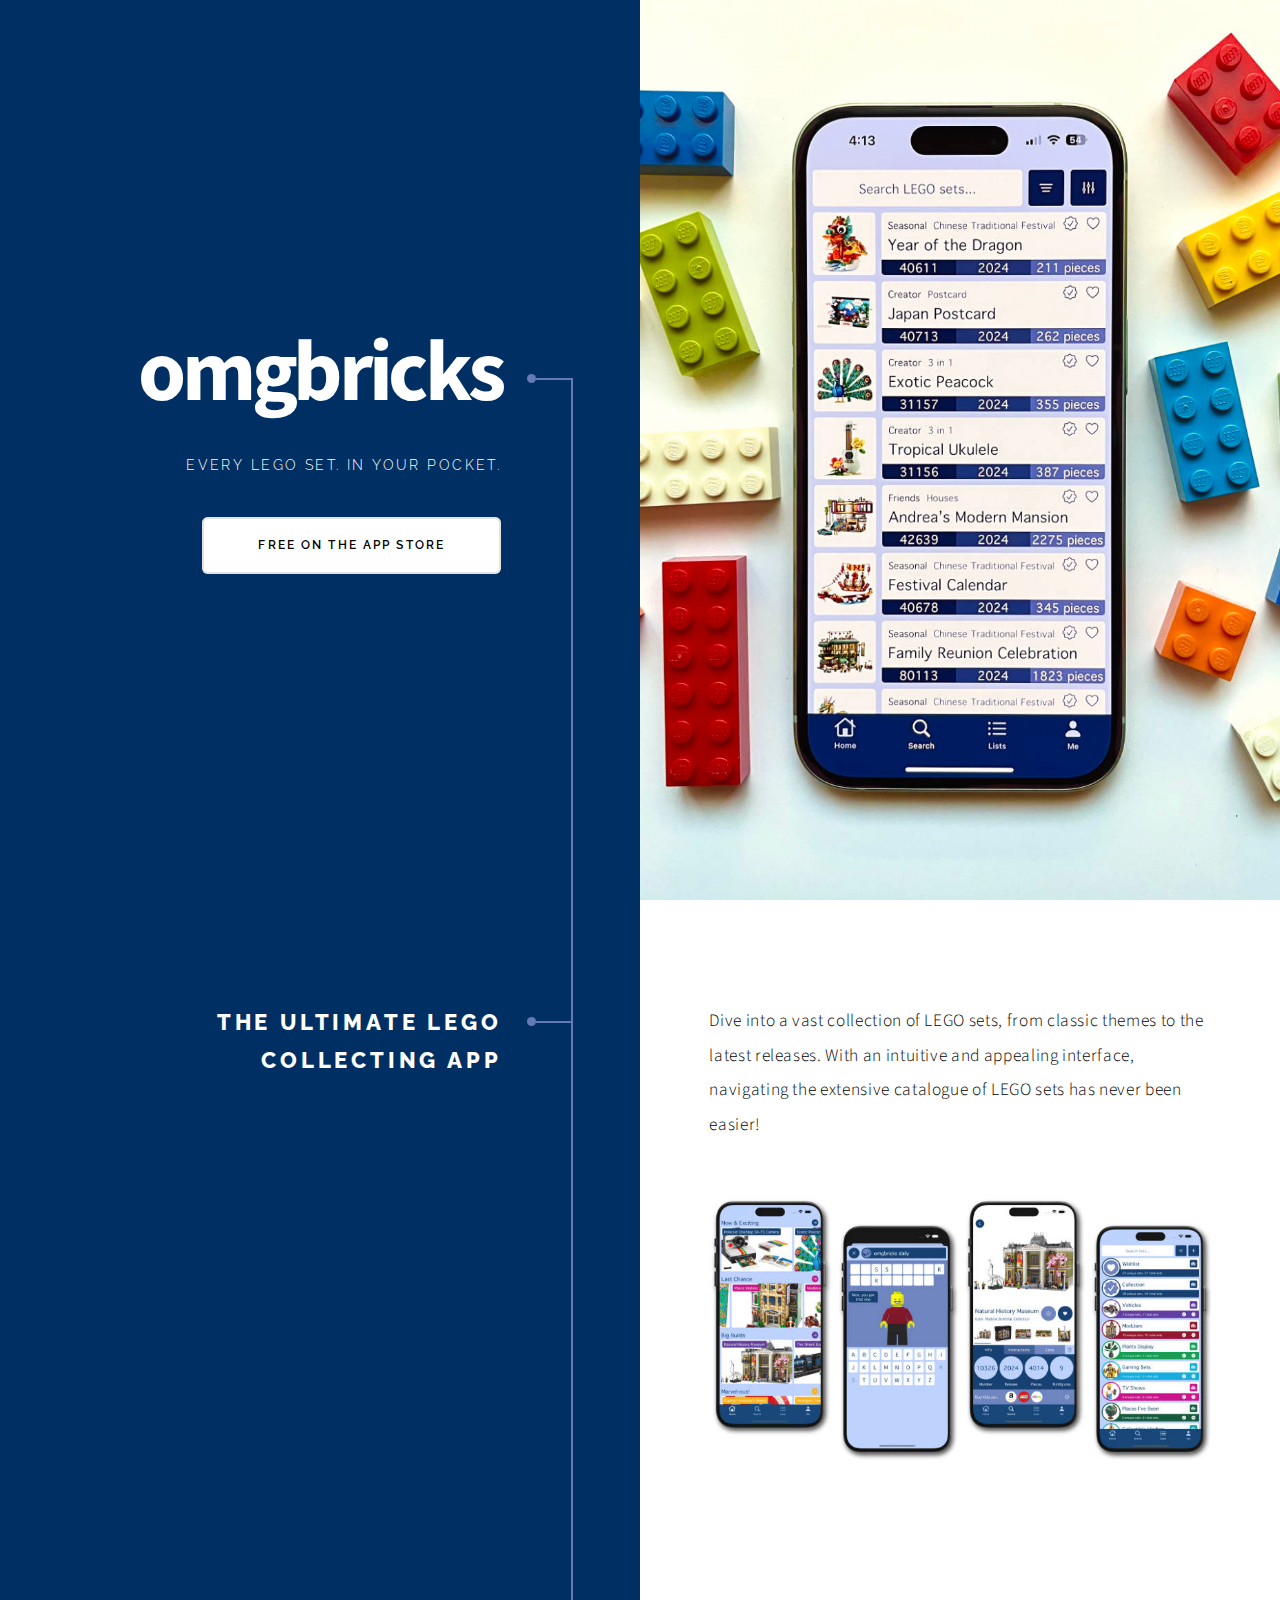
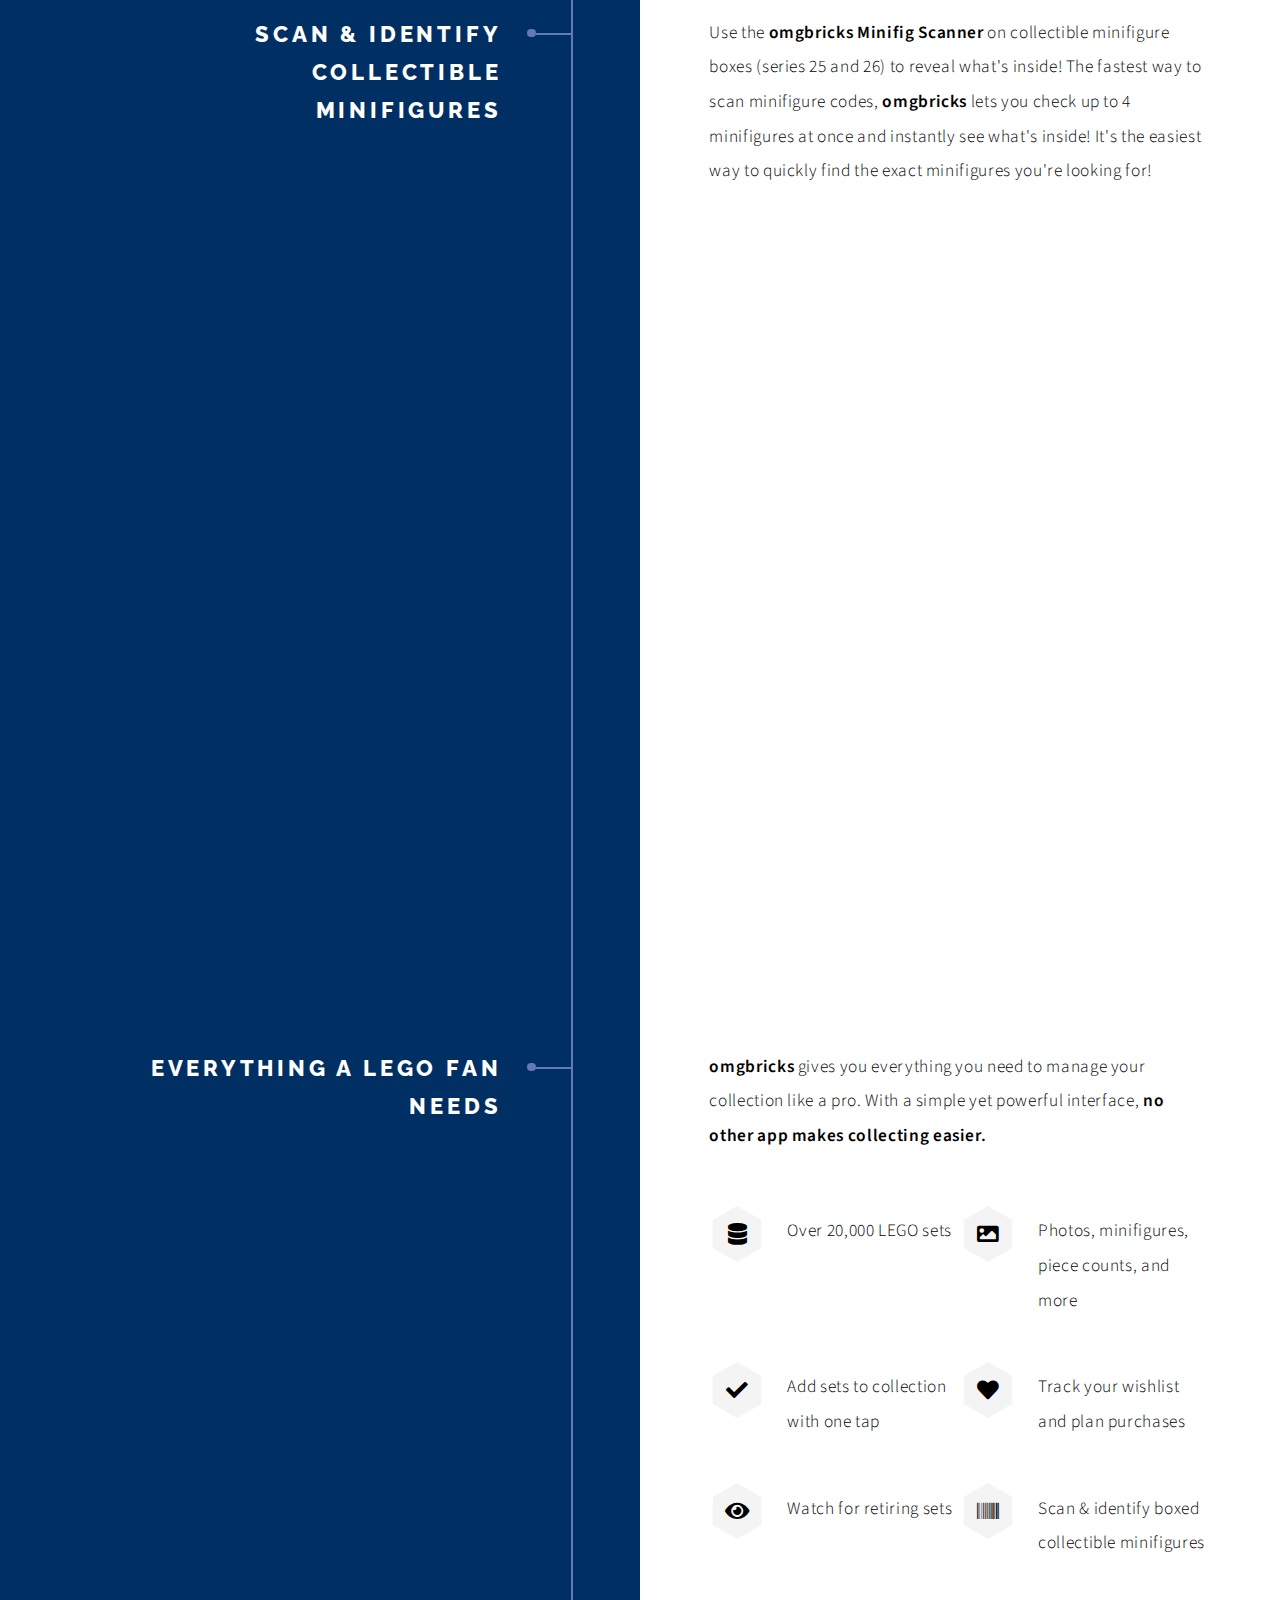
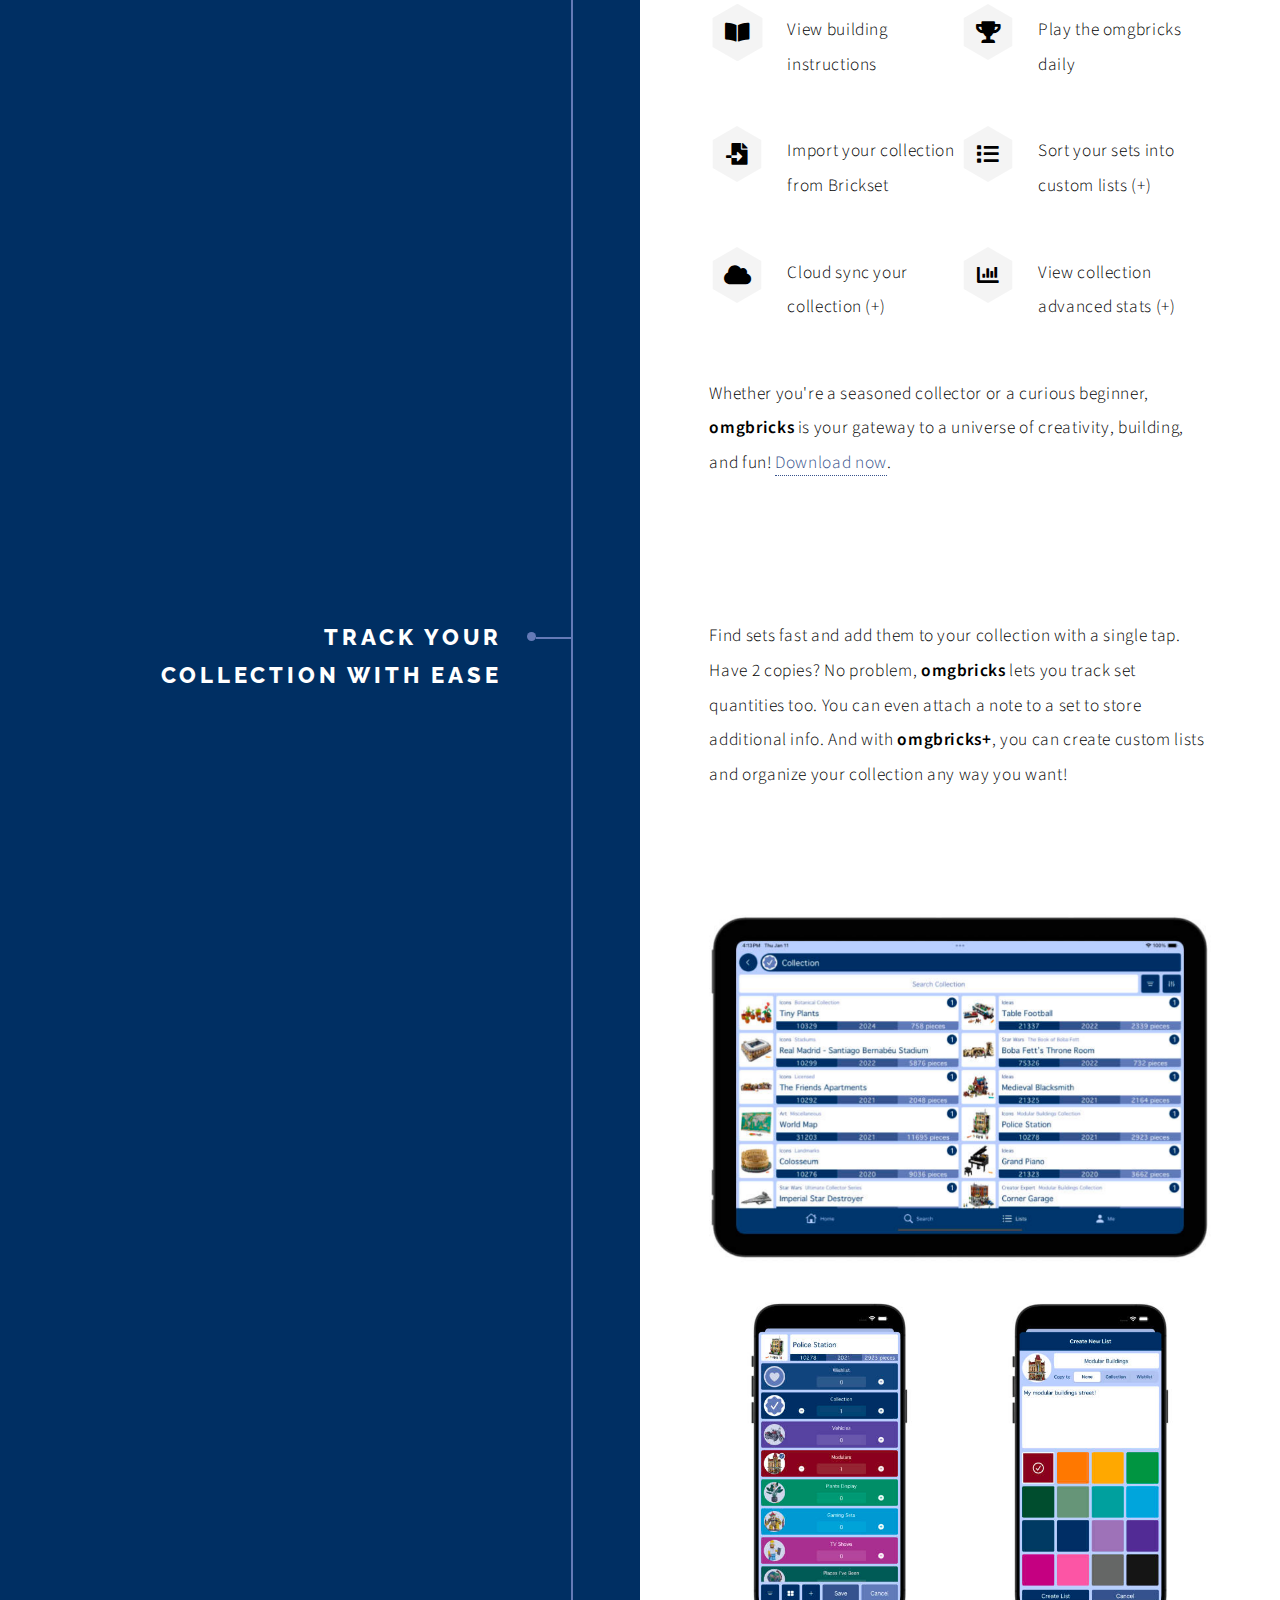
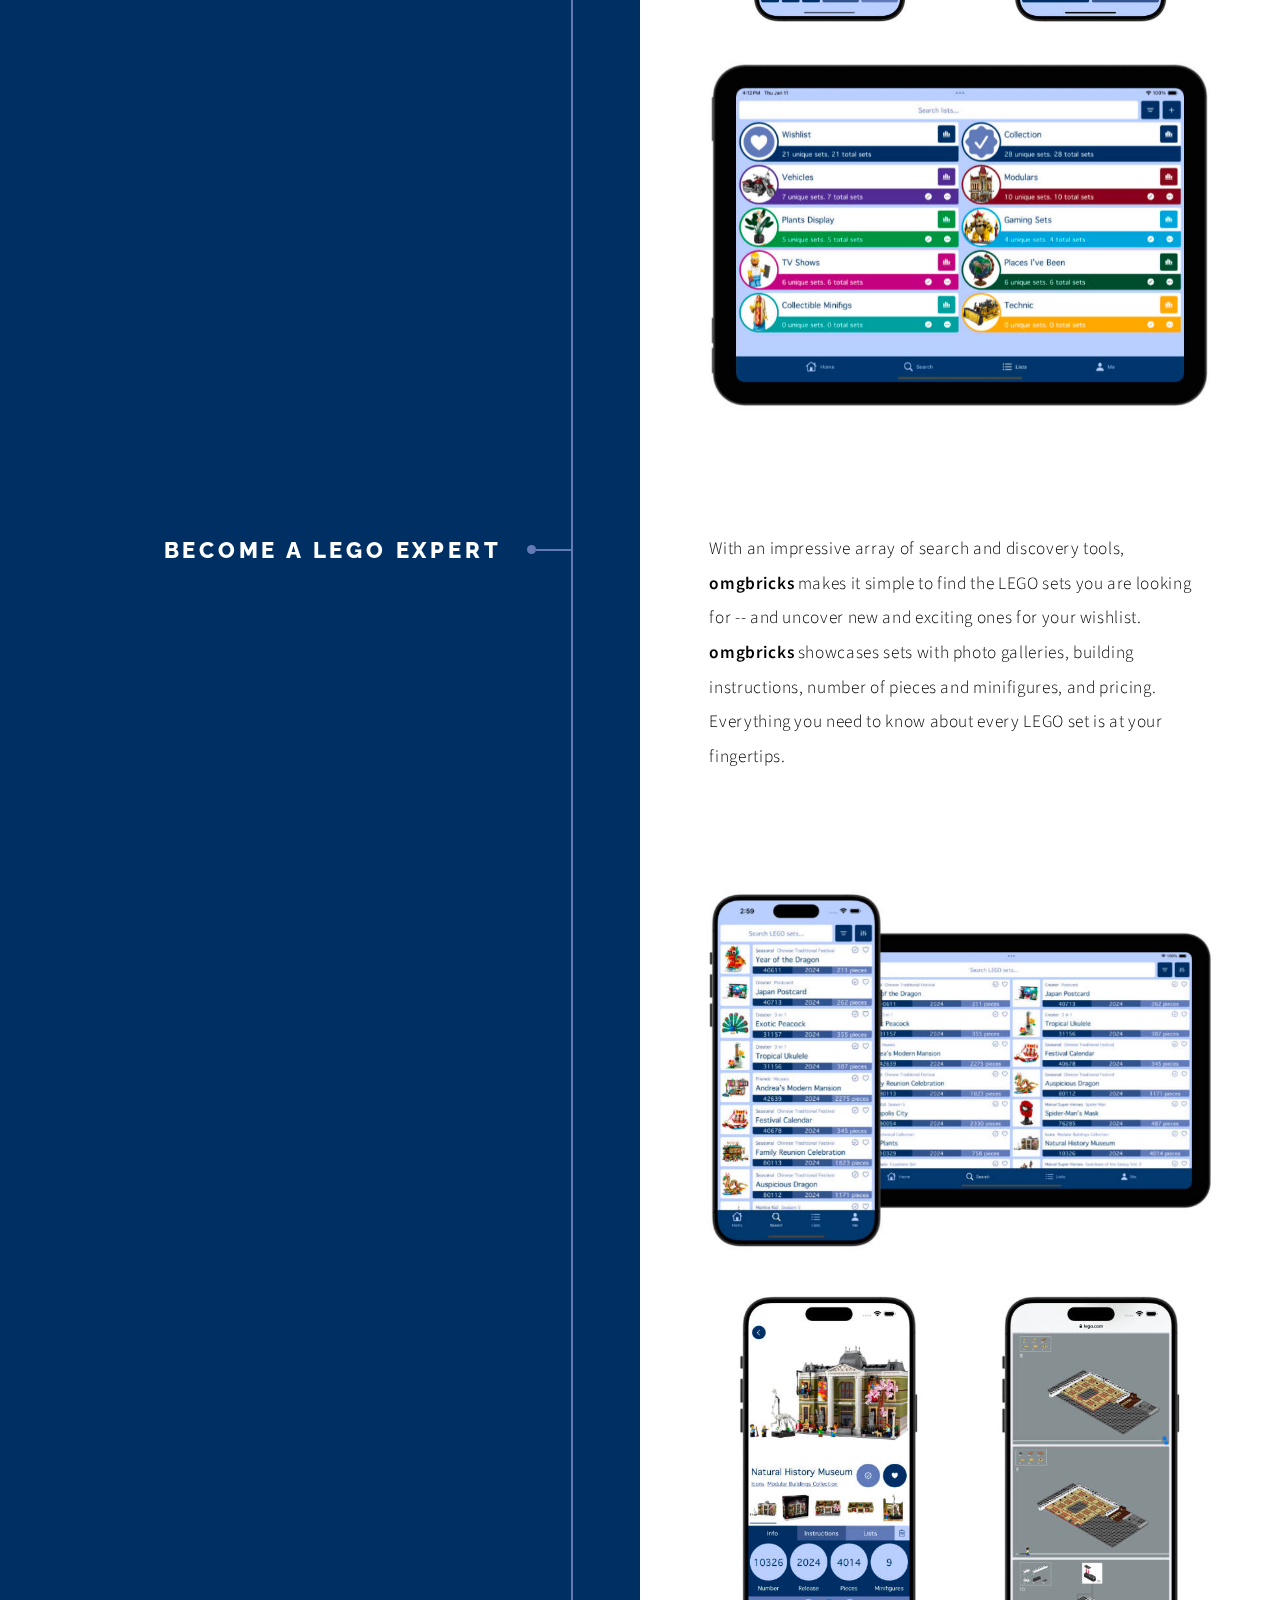
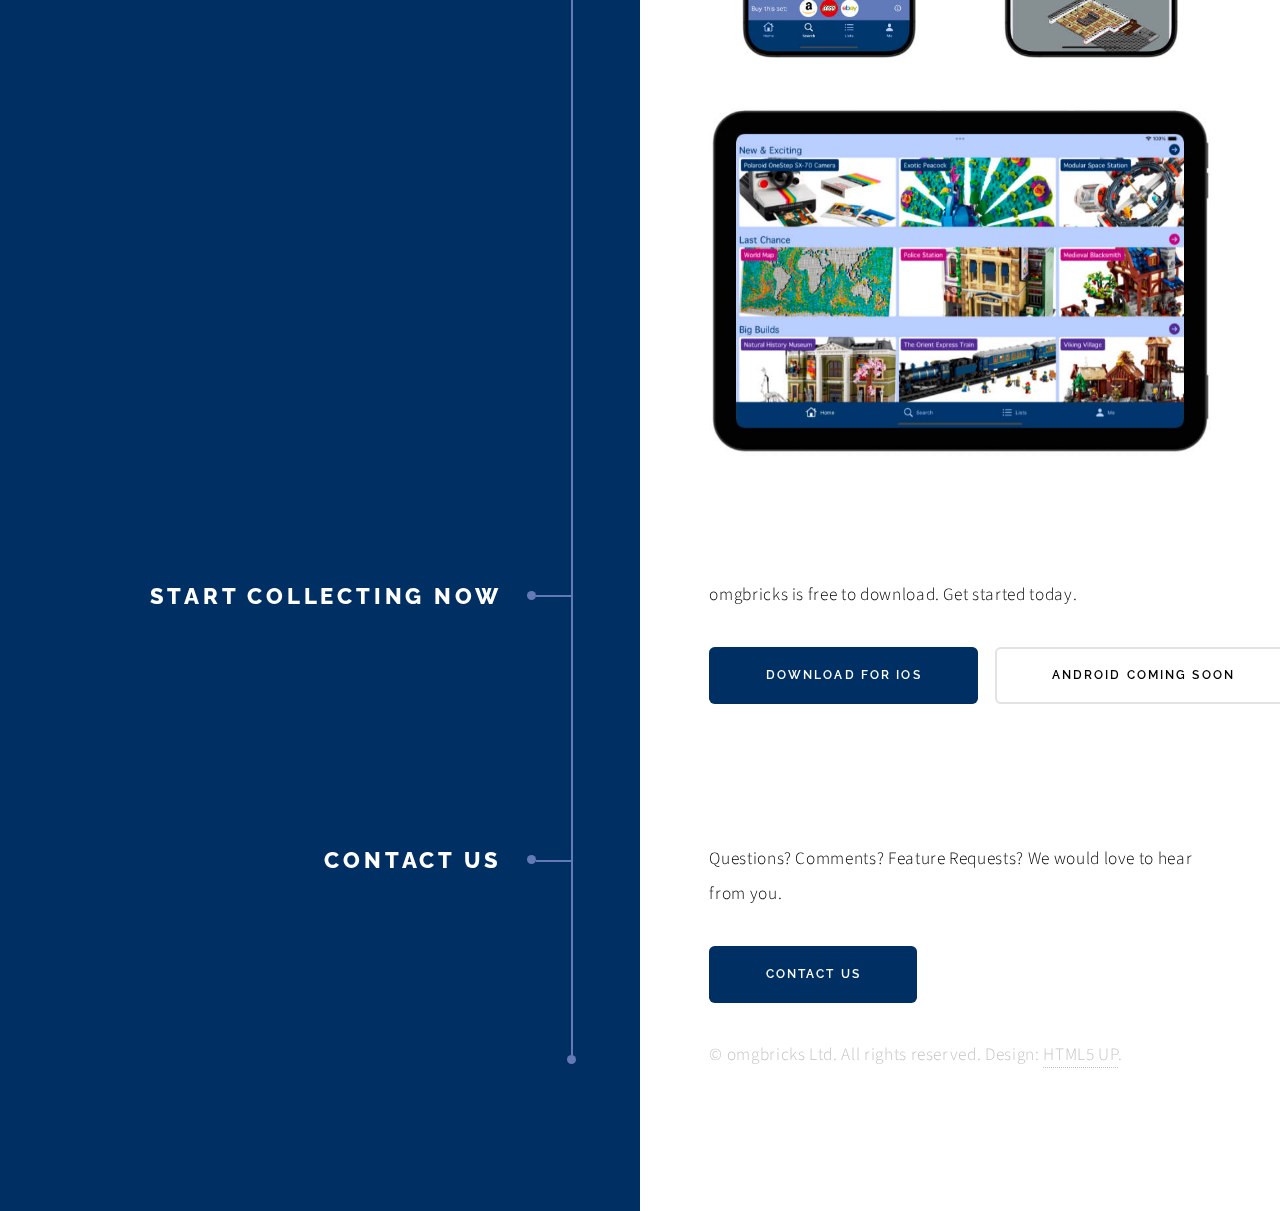
==== commit 7d85327a: "Add files via upload" ====
--- a/index.html
+++ b/index.html
@@ -53,6 +53,19 @@
 							<span class="image main"><img src="images/website-iphone-composite.jpg" alt="" /></span>
 						</div>
 					</section>
+					
+				<!-- Section -->
+					<section>
+						<header>
+							<h2>Scan & Identify Collectible Minifigures</h2>
+						</header>
+						<div class="content">
+							<p>Use the <strong>omgbricks Minifig Scanner</strong> on collectible minifigure boxes (series 25 and 26) to reveal what's inside!
+							The fastest way to scan minifigure codes, <strong>omgbricks</strong> lets you check up to 4 minifigures at once and instantly
+							see what's inside! It's the easiest way to quickly find the exact minifigures you're looking for!</p>
+							<span class="image main" style="text-align:center"><iframe width="295" height="640" src="https://www.youtube-nocookie.com/embed/IuHVxg08uS0?si=AO3uz77eZs_rW146" title="YouTube video player" frameborder="0" allow="accelerometer; autoplay; clipboard-write; encrypted-media; gyroscope; picture-in-picture; web-share" referrerpolicy="strict-origin-when-cross-origin" allowfullscreen></iframe></span>
+						</div>
+					</section>
 
 				<!-- Section -->
 					<section>
@@ -67,8 +80,10 @@
 								<li class="icon solid fa-check">Add sets to collection with one tap</li>
 								<li class="icon solid fa-heart">Track your wishlist and plan purchases</li>
 								<li class="icon solid fa-eye">Watch for retiring sets</li>
+								<li class="icon solid fa-barcode">Scan & identify boxed collectible minifigures</li>
 								<li class="icon solid fa-book-open">View building instructions</li>
 								<li class="icon solid fa-trophy">Play the omgbricks daily</li>
+								<li class="icon solid fa-file-import">Import your collection from Brickset</li>
 								<li class="icon solid fa-list">Sort your sets into custom lists (+)</li>
 								<li class="icon solid fa-cloud">Cloud sync your collection (+)</li>
 								<li class="icon solid fa-chart-bar">View collection advanced stats (+)</li>
@@ -84,7 +99,7 @@
 							<h2>Track Your Collection With Ease</h2>
 						</header>
 						<div class="content">
-							<p>Find sets fast and add them to your collection with a single tap. Have 2 copies? No problem, omgbricks lets you track set quantities too. You can even attach a note to a set to store additional info. And with <strong>omgbricks+</strong>, you can create custom lists and organize your collection any way you want!</p>
+							<p>Find sets fast and add them to your collection with a single tap. Have 2 copies? No problem, <strong>omgbricks</strong> lets you track set quantities too. You can even attach a note to a set to store additional info. And with <strong>omgbricks+</strong>, you can create custom lists and organize your collection any way you want!</p>
 
 							<!-- Section -->
 								<section>
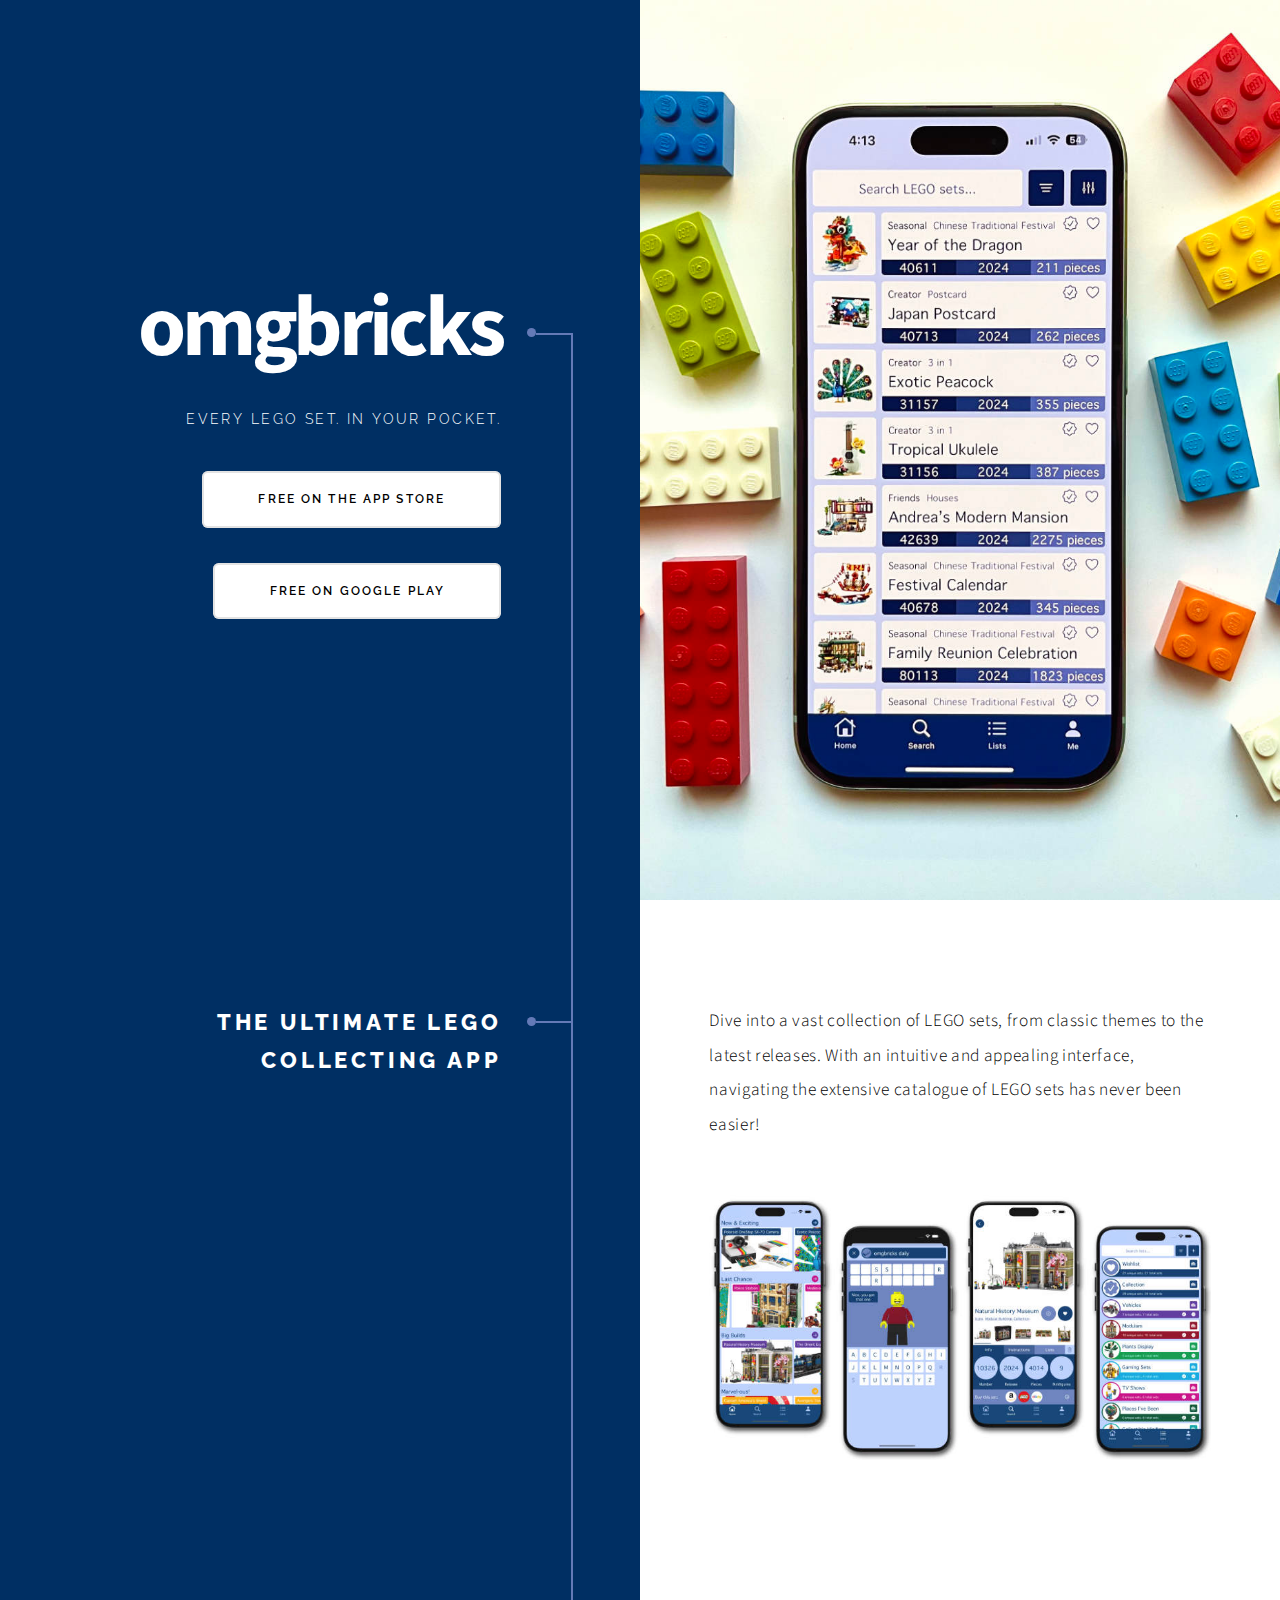
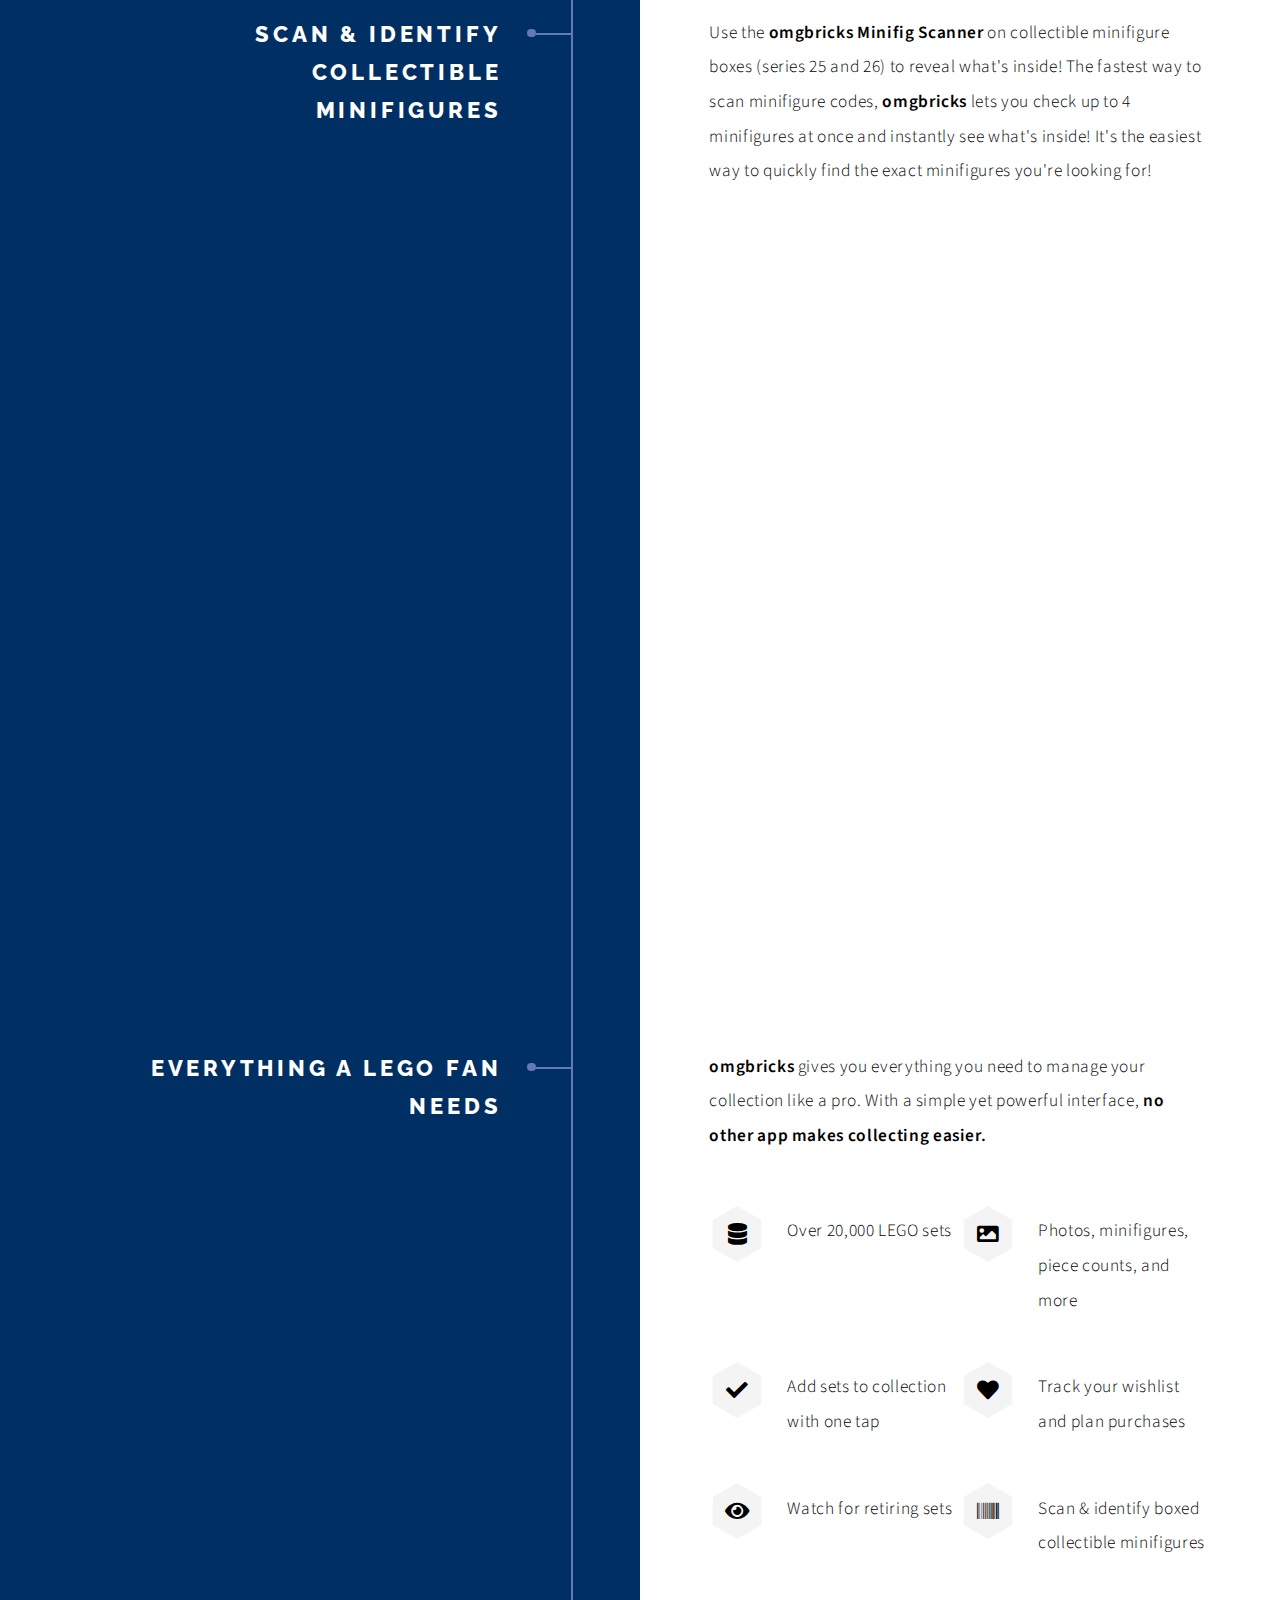
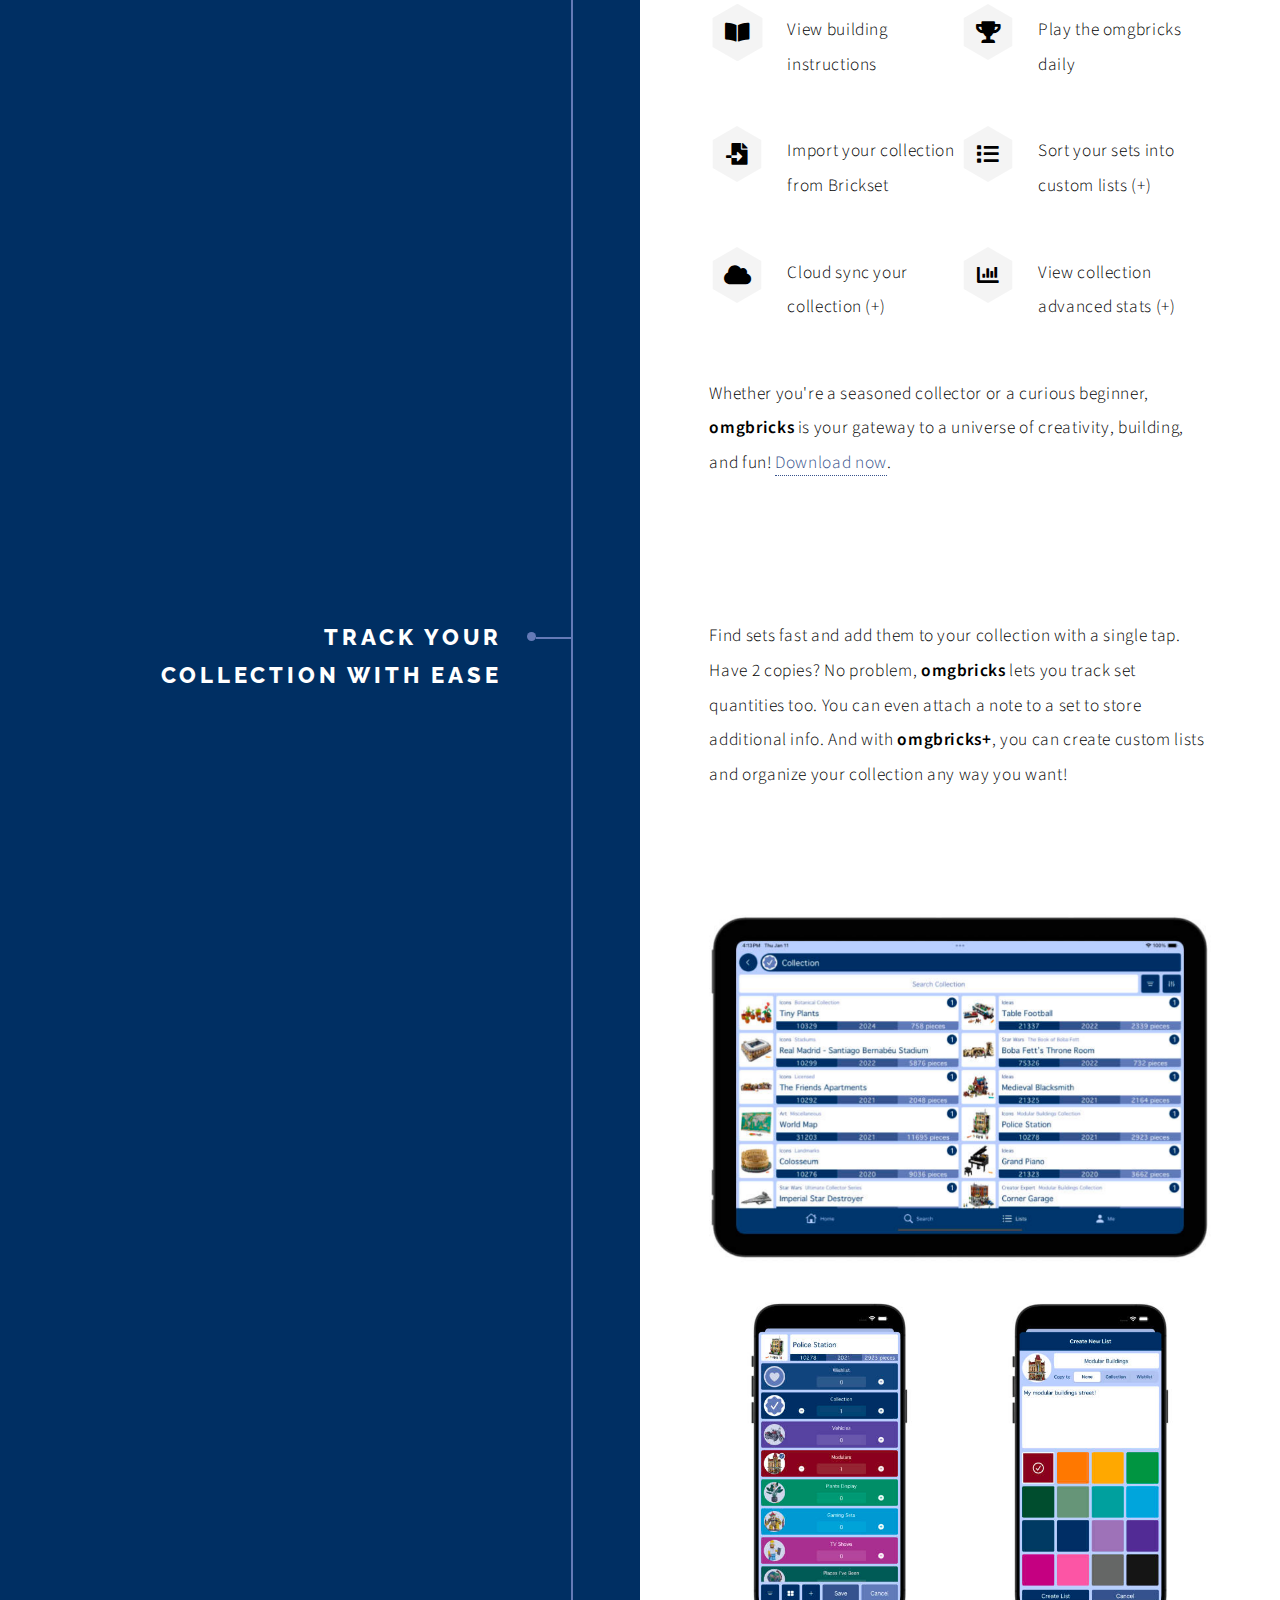
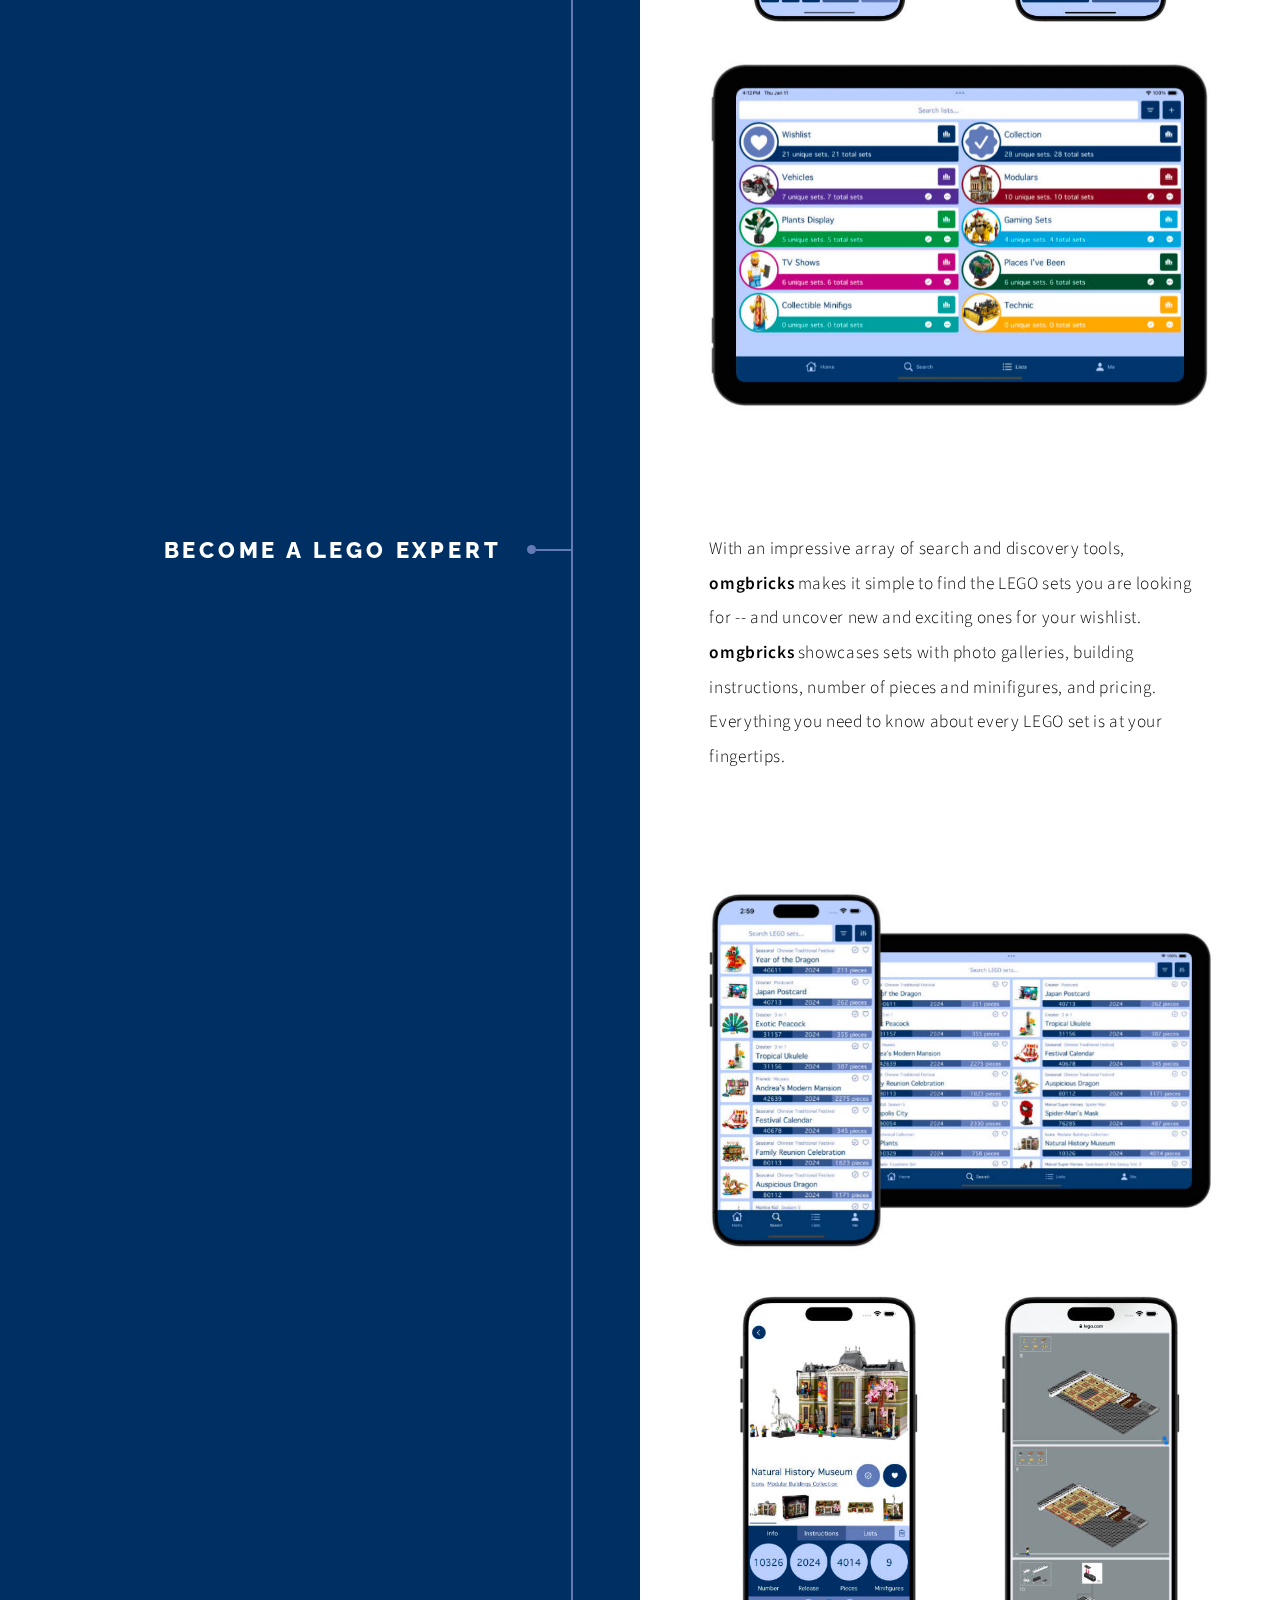
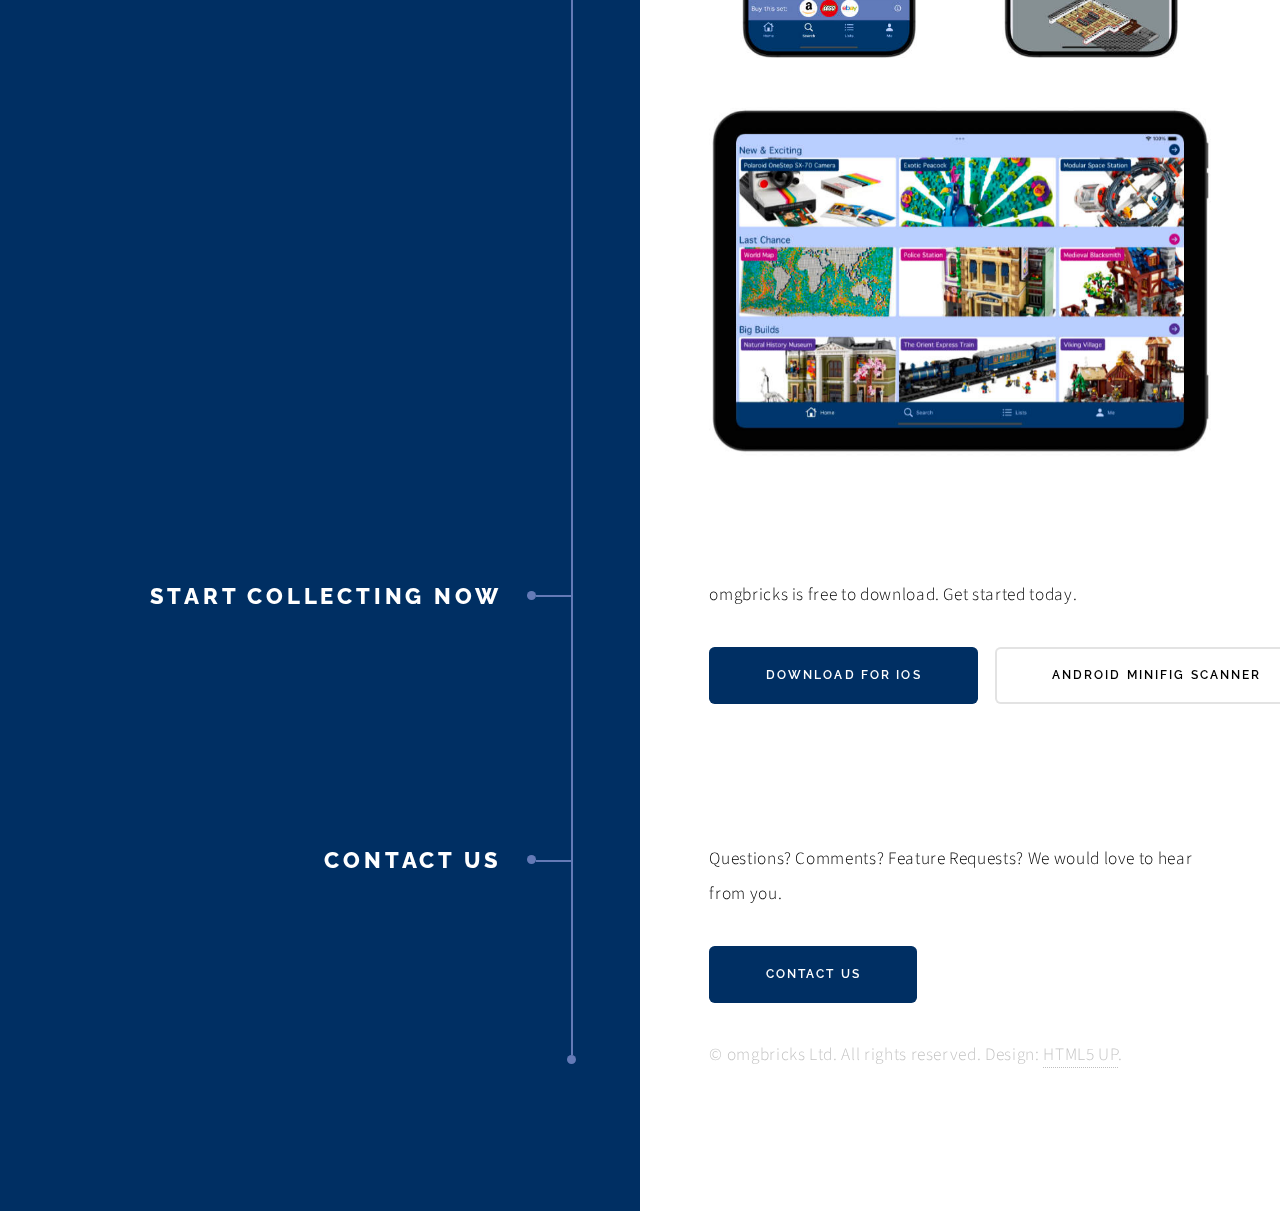
==== commit 3c049cc9: "Play Store links." ====
--- a/index.html
+++ b/index.html
@@ -34,6 +34,8 @@
 							<p>Every LEGO Set. In Your Pocket.</p>
 							<p>
 								<a href="https://apps.apple.com/us/app/omgbricks-for-lego-sets/id6451217038" class="button primary-light large">Free on the App Store</a>
+								</p><p>
+								<a href="https://play.google.com/store/apps/details?id=com.omgbricks" class="button primary-light large">Free on Google Play</a>
 							</p>
 						</header>
 						<div class="content">
@@ -148,7 +150,7 @@
 							<p>omgbricks is free to download. Get started today.</p>
 							<ul class="actions">
 								<li><a href="https://apps.apple.com/us/app/omgbricks-for-lego-sets/id6451217038" class="button primary large">Download for iOS</a></li>
-								<li><a href="#" class="button large">Android Coming Soon</a></li>
+								<li><a href="https://play.google.com/store/apps/details?id=com.omgbricks" class="button large">Android Minifig Scanner<br></a></li>
 							</ul>
 						</div>
 					</section>
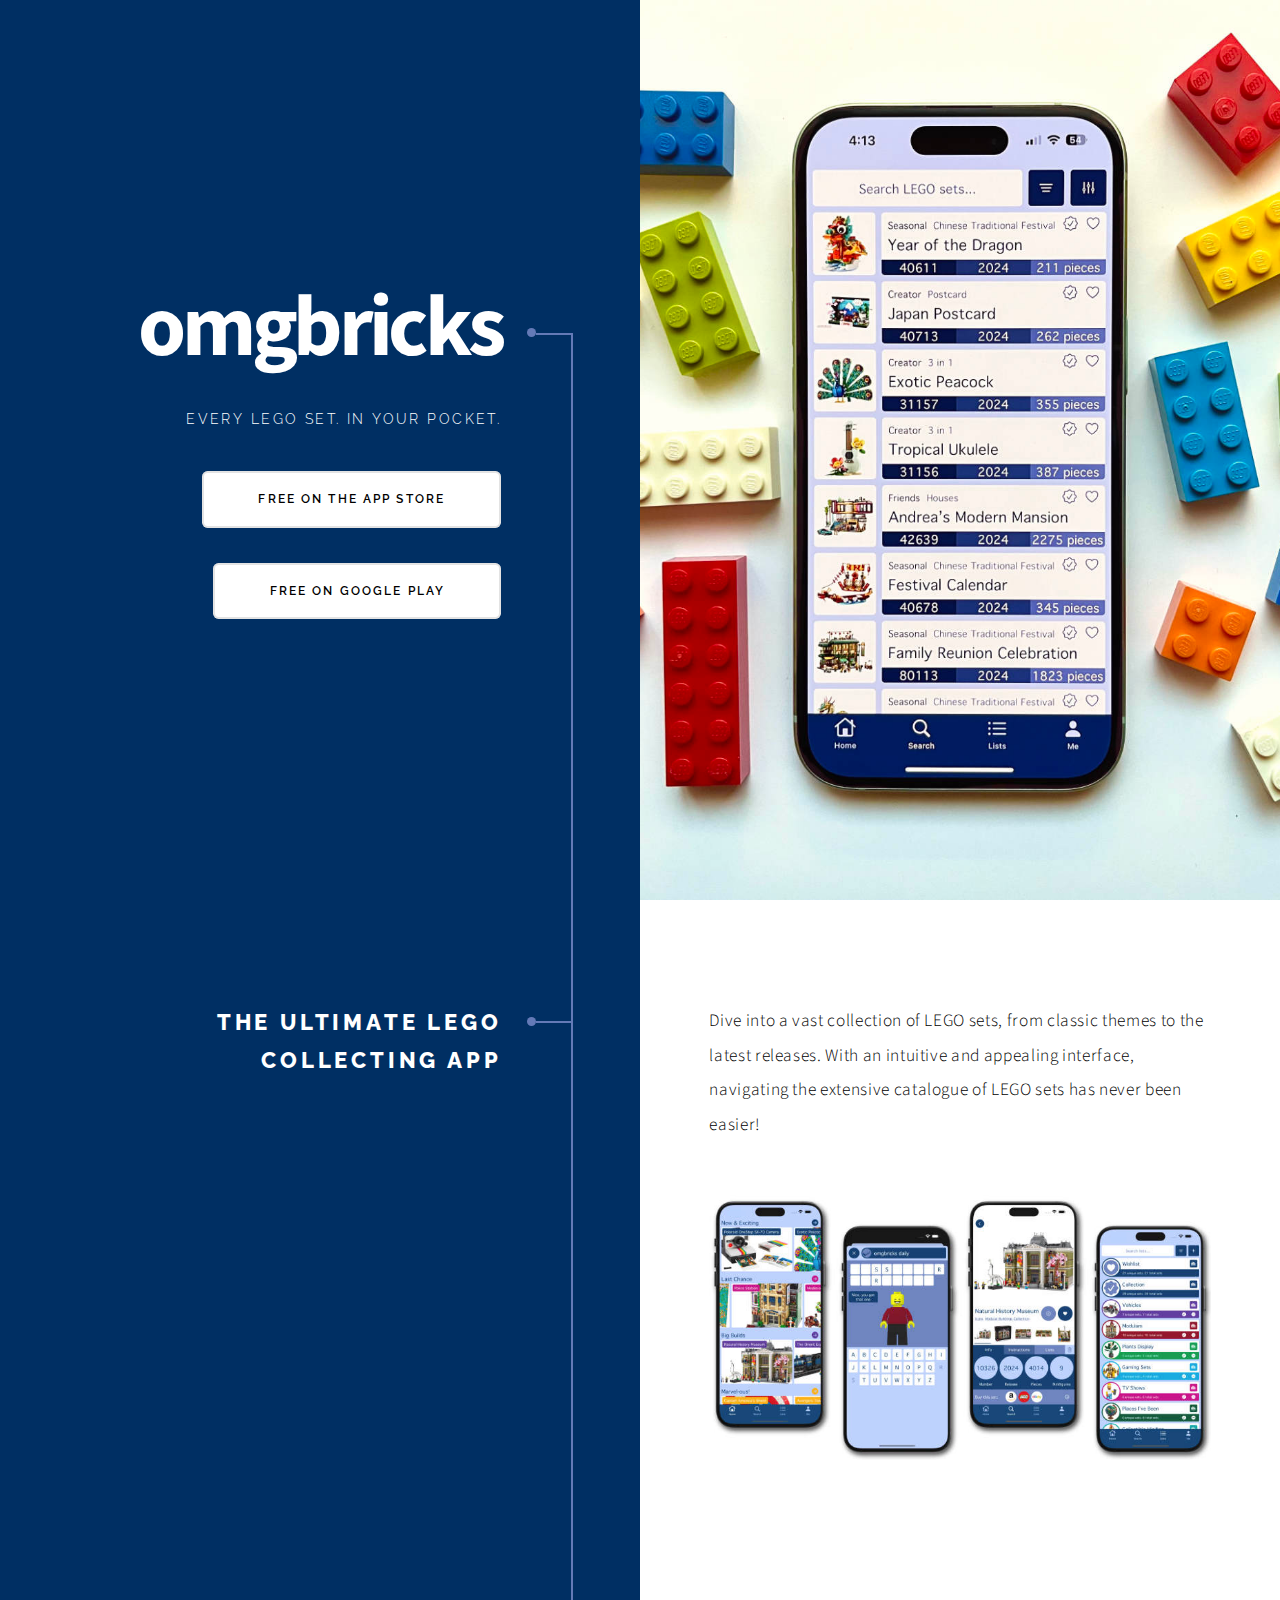
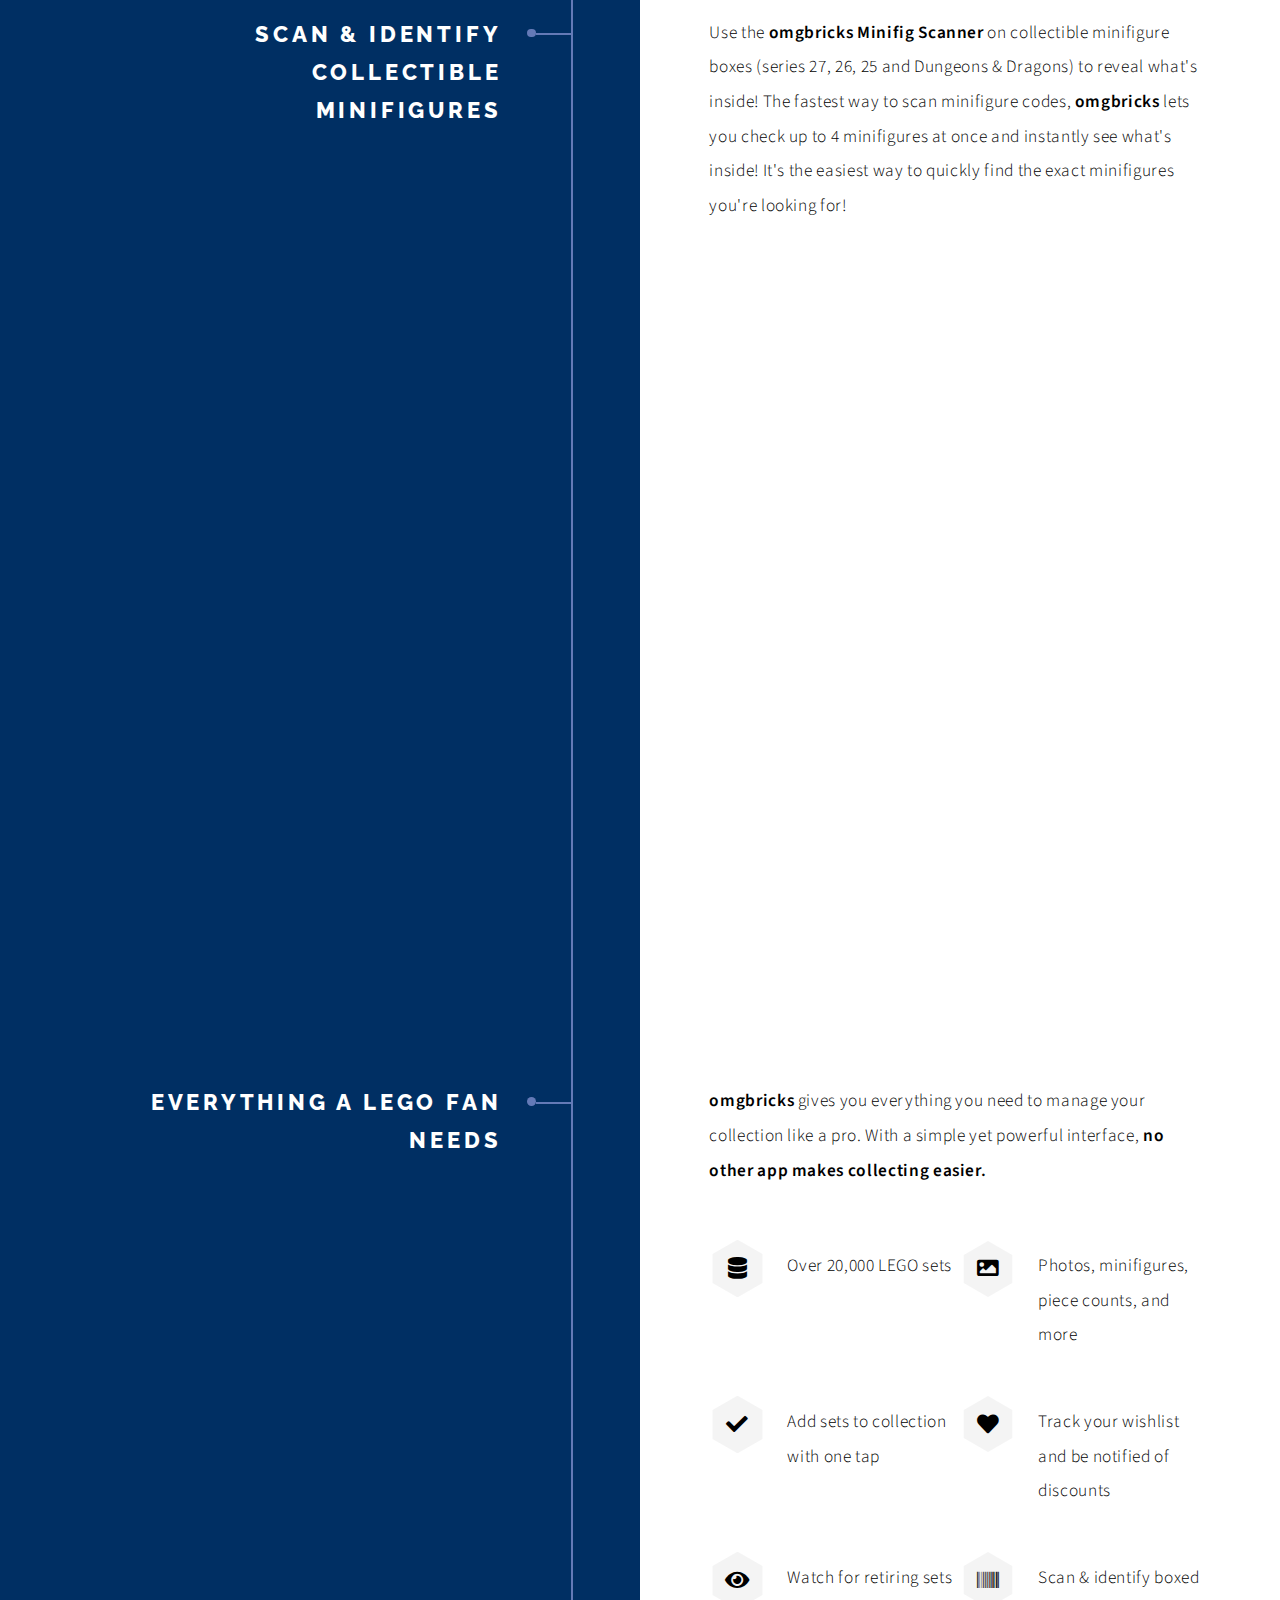
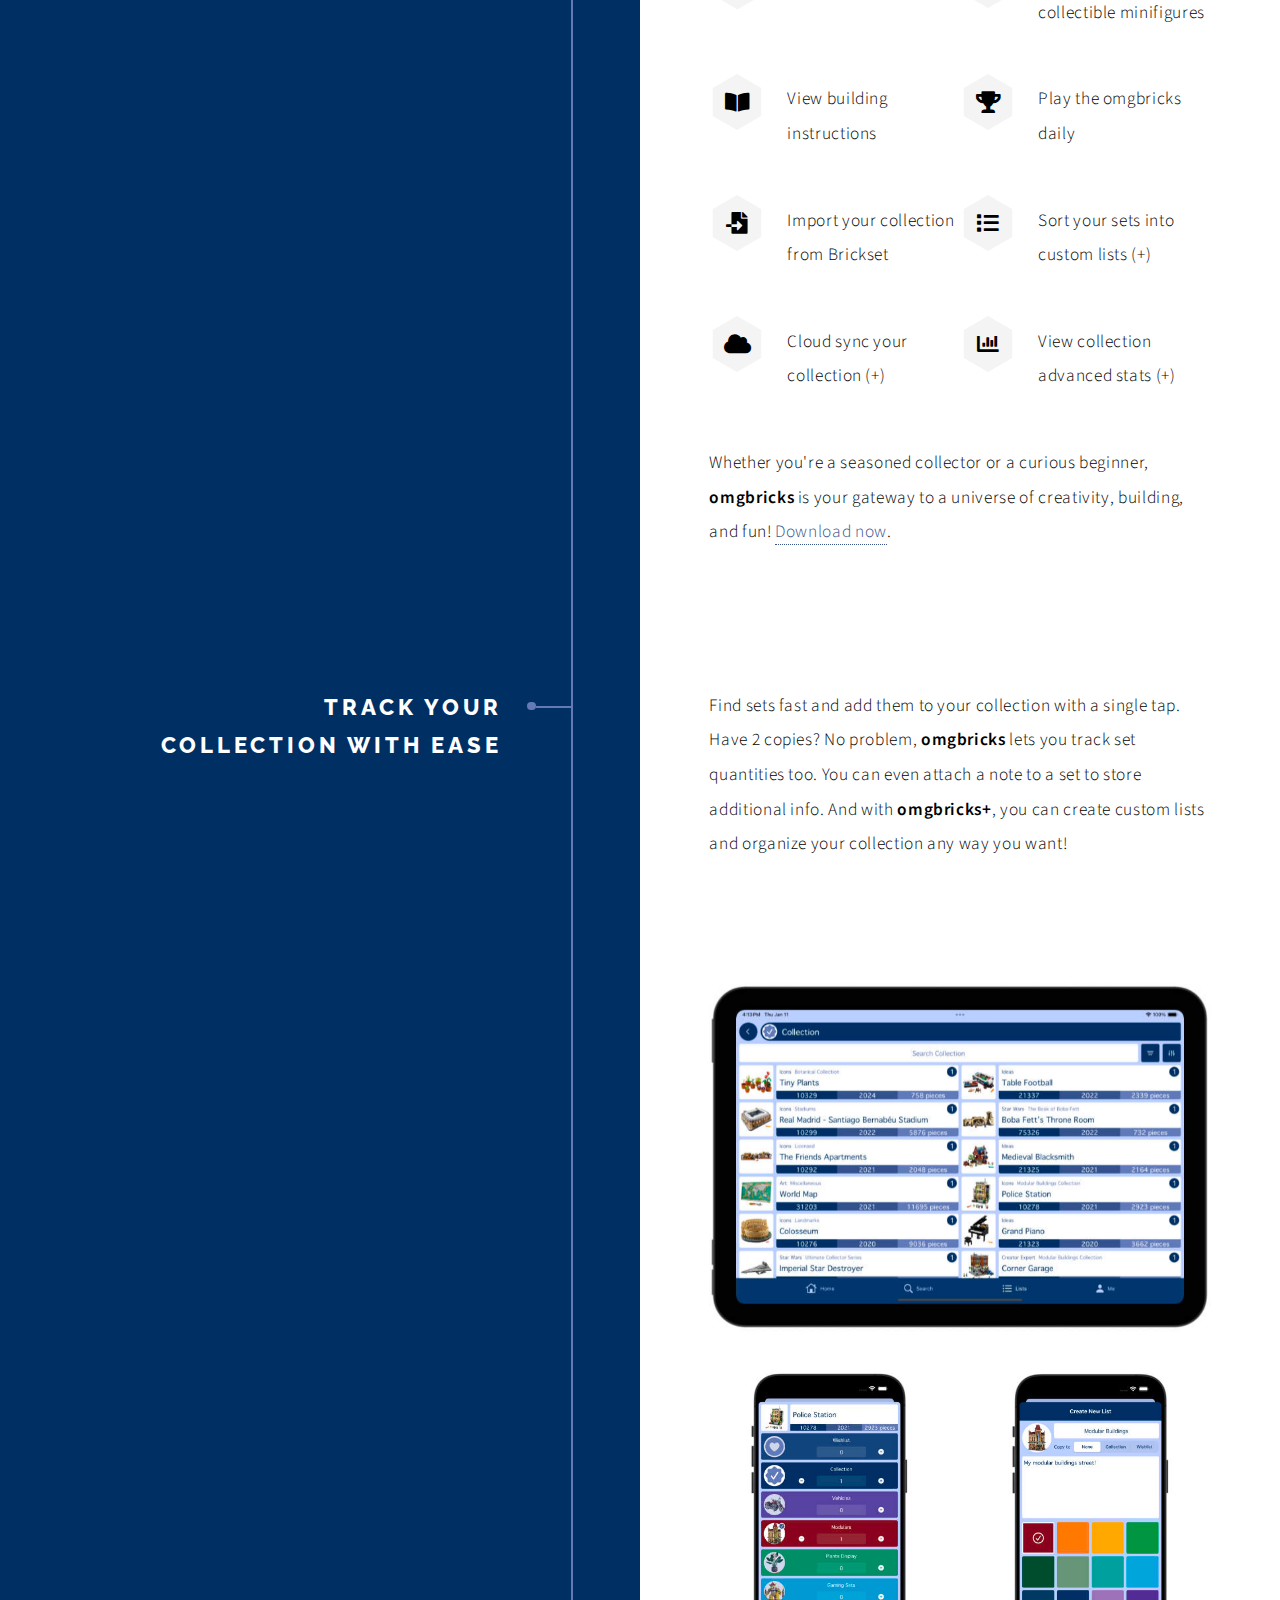
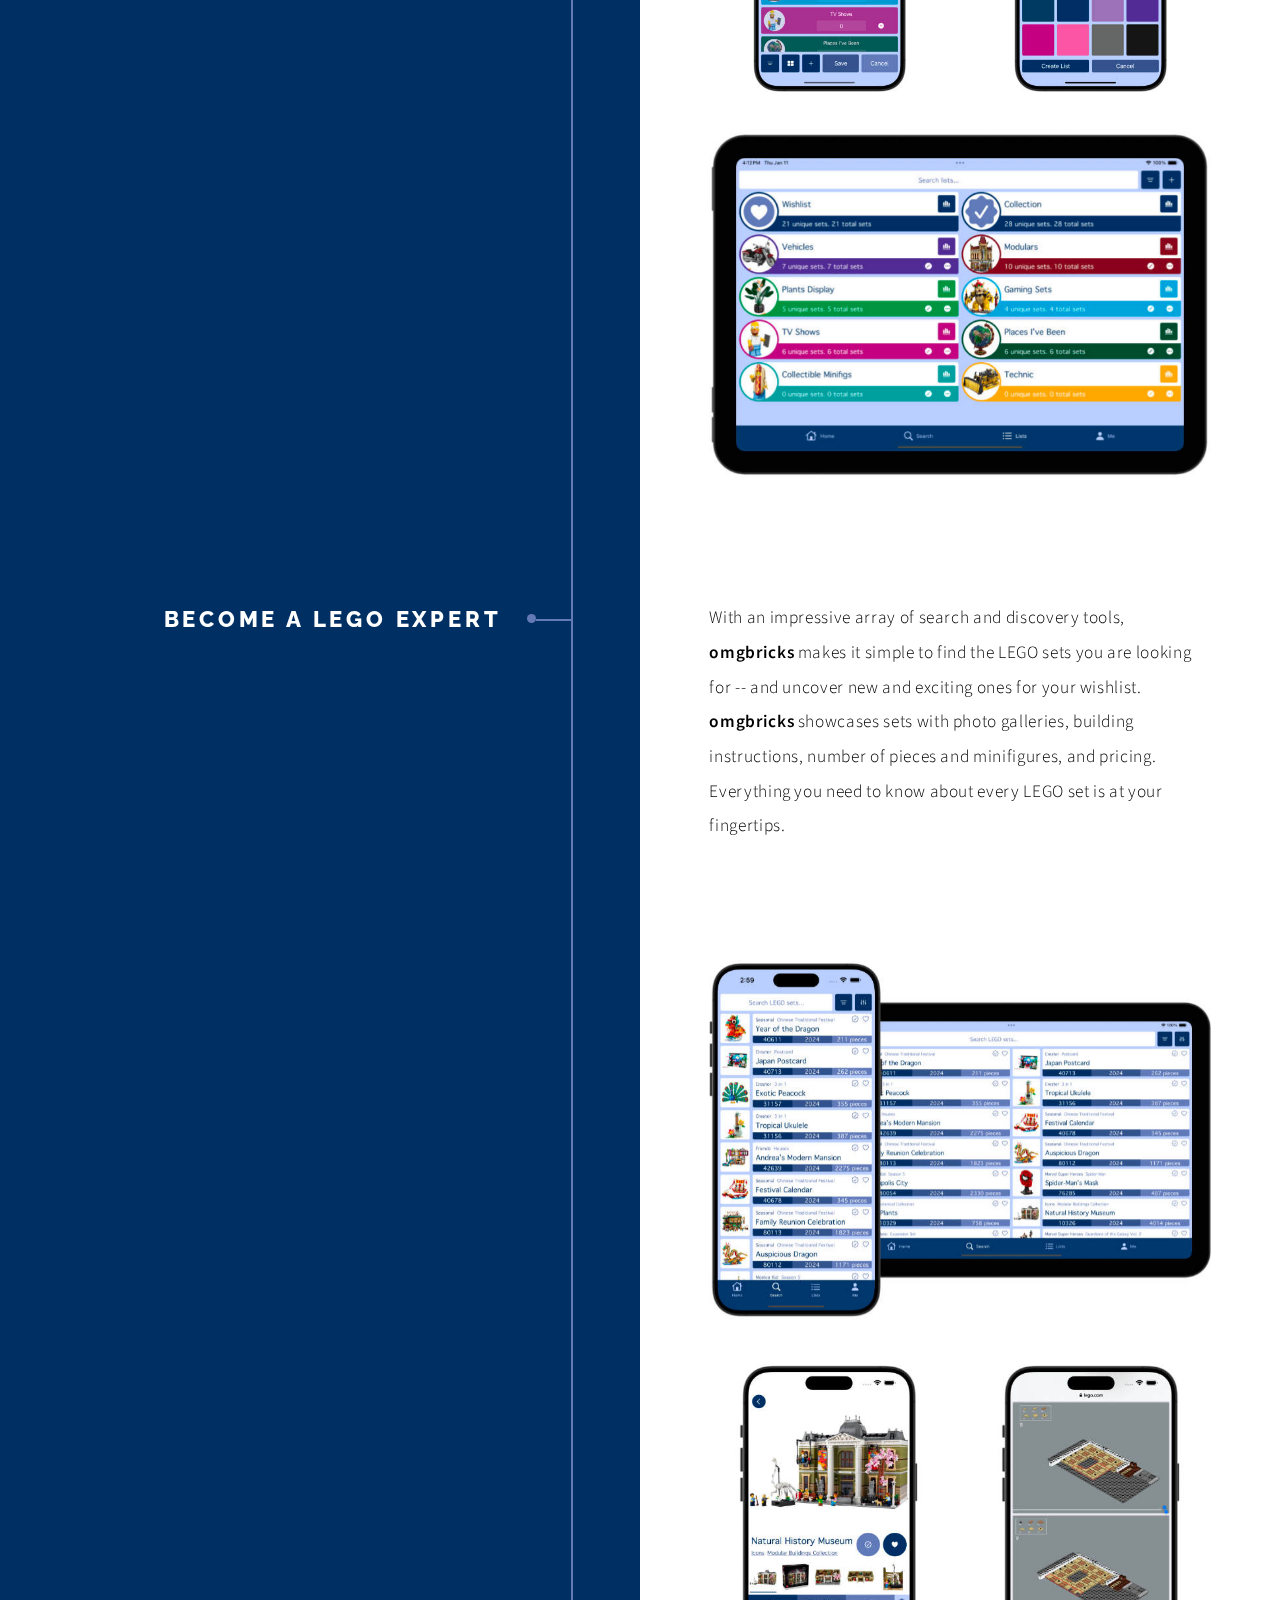
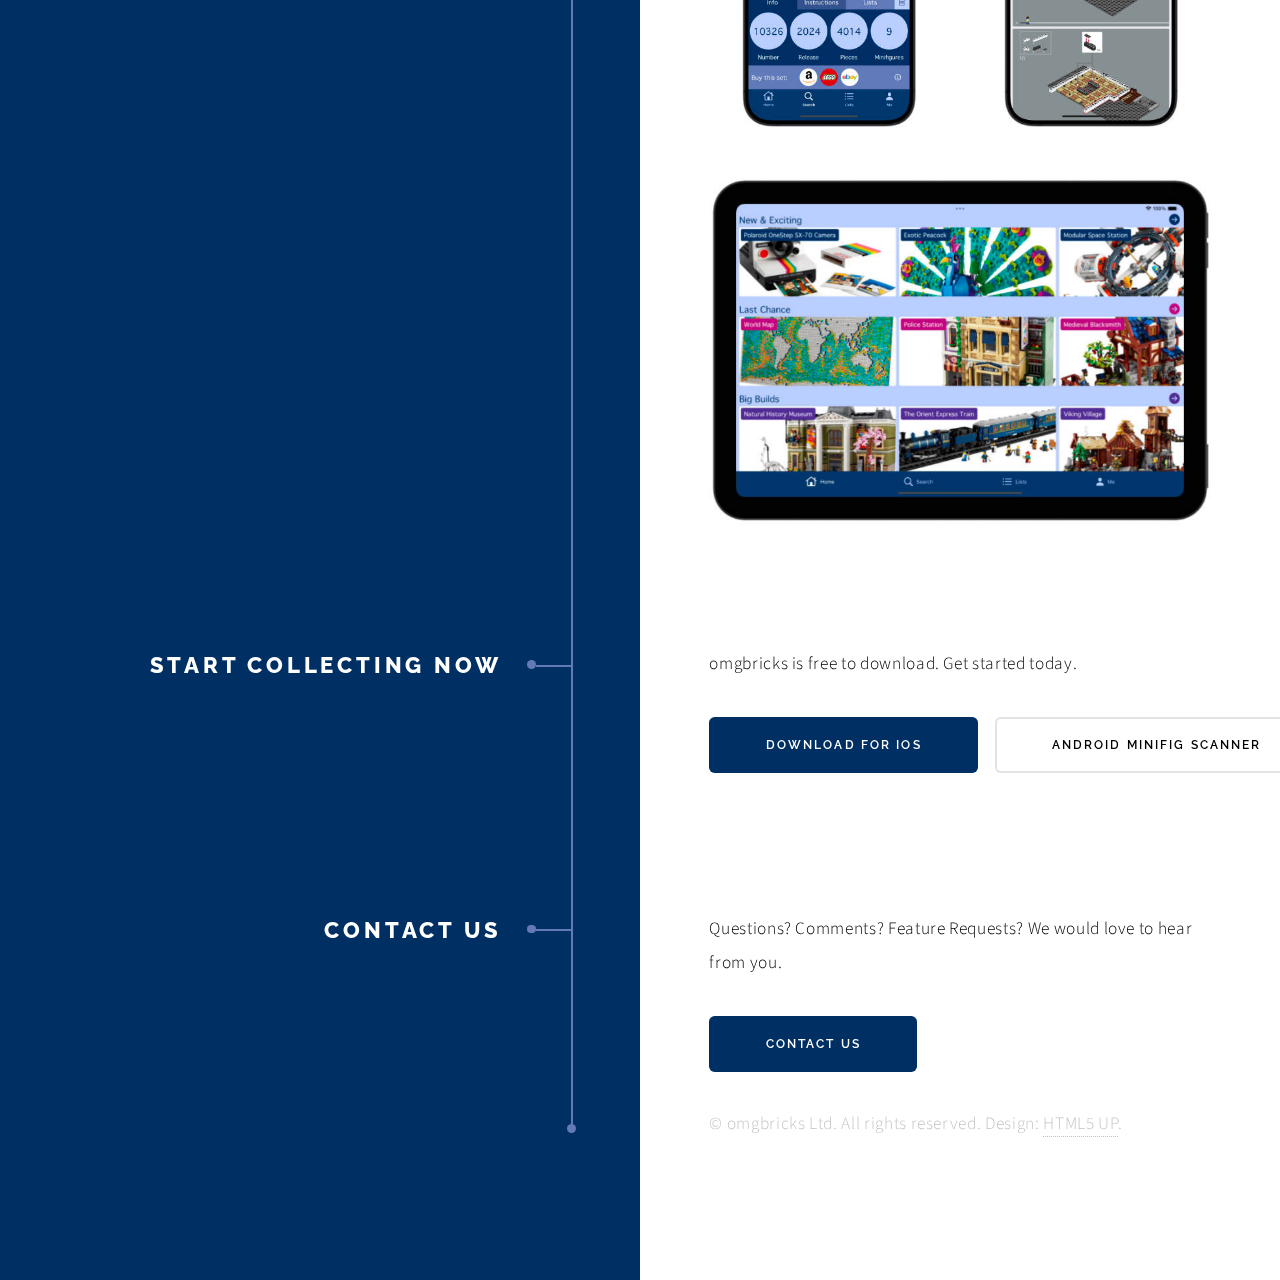
==== commit babc5bb5: "Add files via upload" ====
--- a/index.html
+++ b/index.html
@@ -62,7 +62,7 @@
 							<h2>Scan & Identify Collectible Minifigures</h2>
 						</header>
 						<div class="content">
-							<p>Use the <strong>omgbricks Minifig Scanner</strong> on collectible minifigure boxes (series 25 and 26) to reveal what's inside!
+							<p>Use the <strong>omgbricks Minifig Scanner</strong> on collectible minifigure boxes (series 27, 26, 25 and Dungeons & Dragons) to reveal what's inside!
 							The fastest way to scan minifigure codes, <strong>omgbricks</strong> lets you check up to 4 minifigures at once and instantly
 							see what's inside! It's the easiest way to quickly find the exact minifigures you're looking for!</p>
 							<span class="image main" style="text-align:center"><iframe width="295" height="640" src="https://www.youtube-nocookie.com/embed/IuHVxg08uS0?si=AO3uz77eZs_rW146" title="YouTube video player" frameborder="0" allow="accelerometer; autoplay; clipboard-write; encrypted-media; gyroscope; picture-in-picture; web-share" referrerpolicy="strict-origin-when-cross-origin" allowfullscreen></iframe></span>
@@ -80,7 +80,7 @@
 								<li class="icon solid fa-database">Over 20,000 LEGO sets</li>
 								<li class="icon solid fa-image">Photos, minifigures, piece counts, and more</li>
 								<li class="icon solid fa-check">Add sets to collection with one tap</li>
-								<li class="icon solid fa-heart">Track your wishlist and plan purchases</li>
+								<li class="icon solid fa-heart">Track your wishlist and be notified of discounts</li>
 								<li class="icon solid fa-eye">Watch for retiring sets</li>
 								<li class="icon solid fa-barcode">Scan & identify boxed collectible minifigures</li>
 								<li class="icon solid fa-book-open">View building instructions</li>
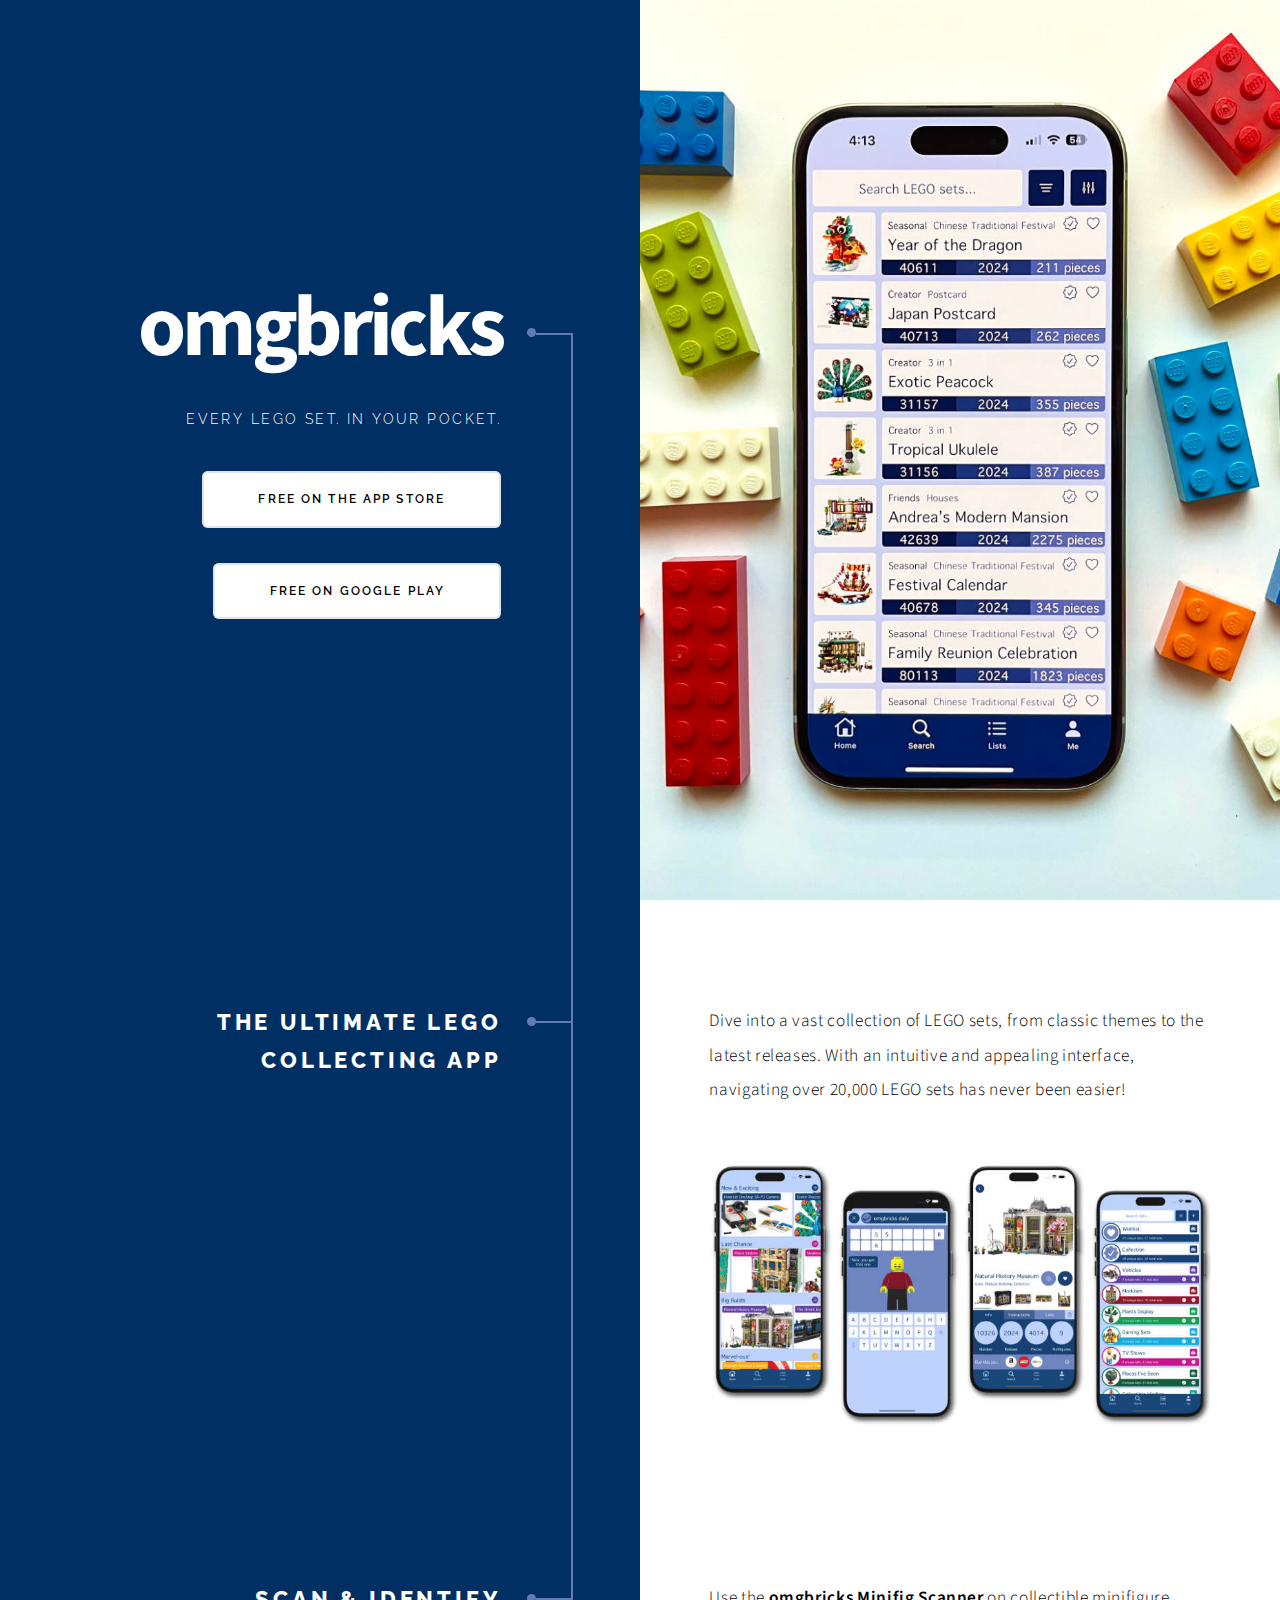
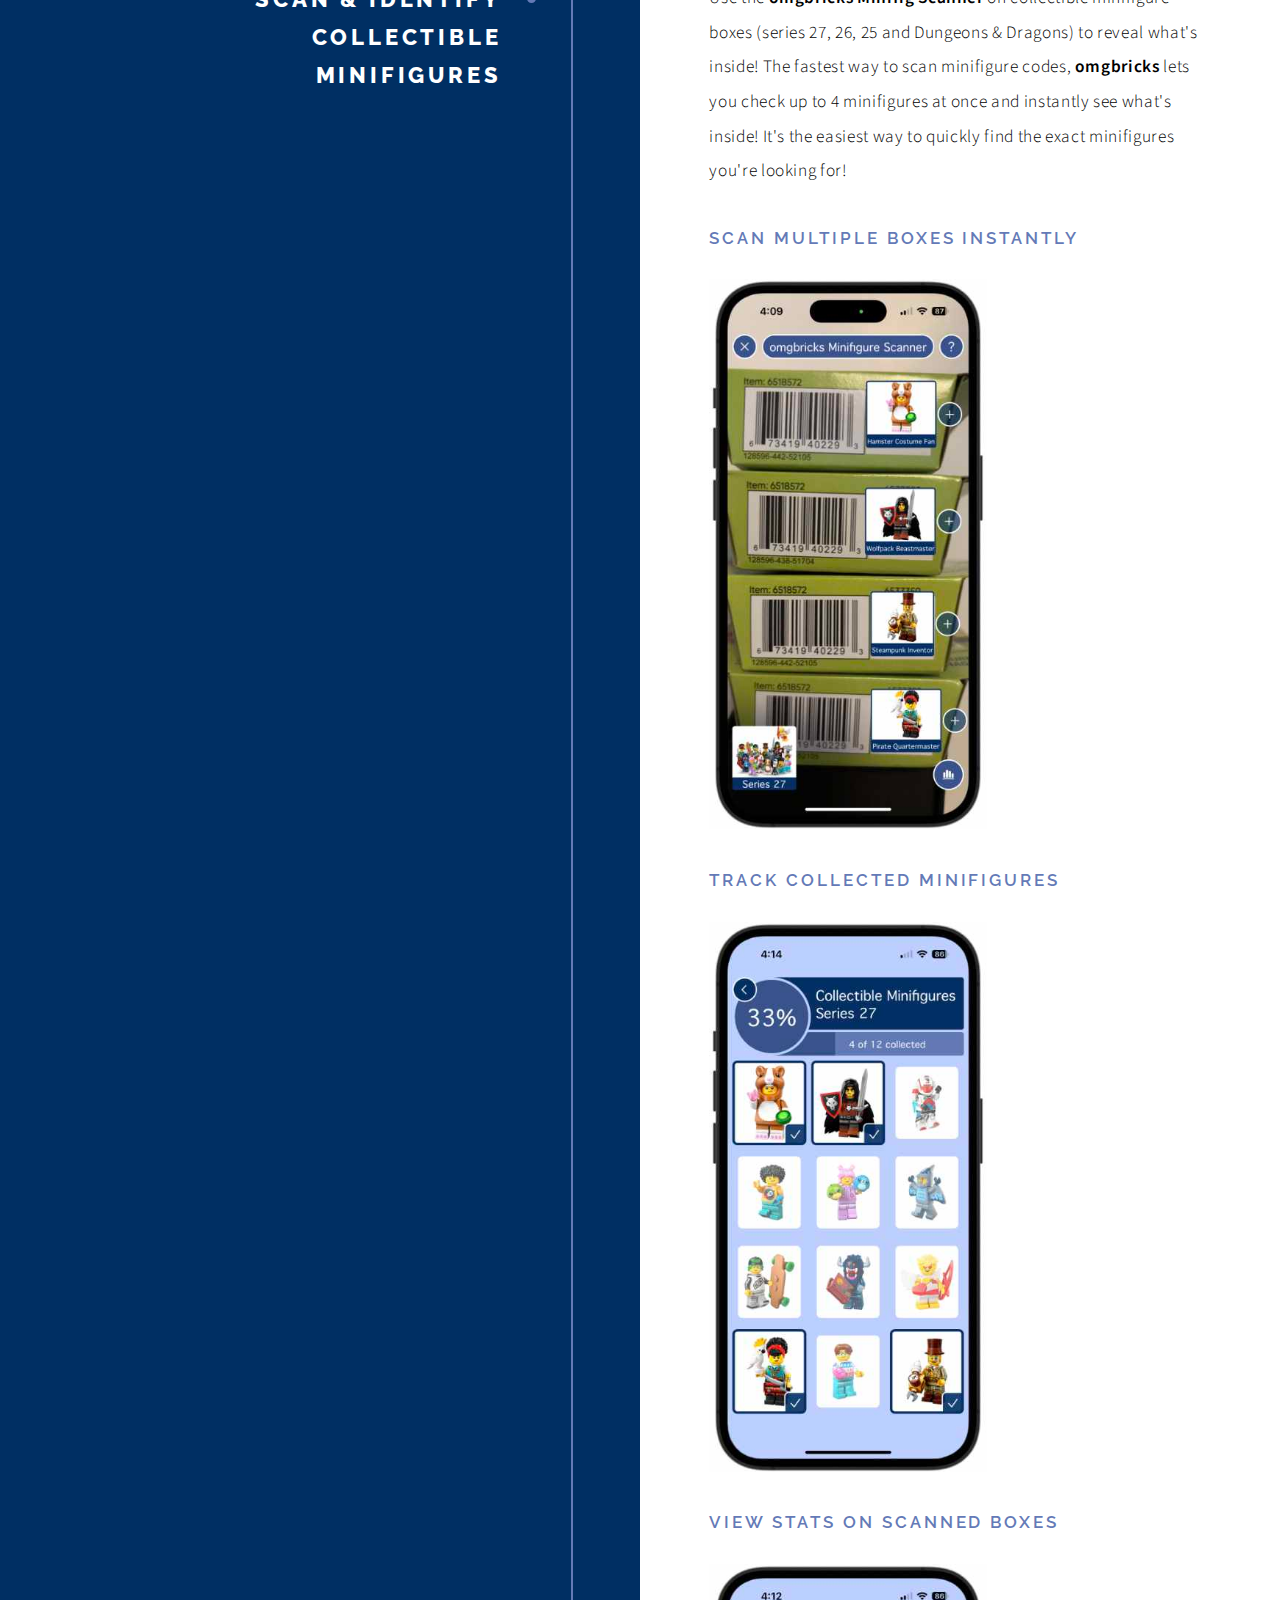
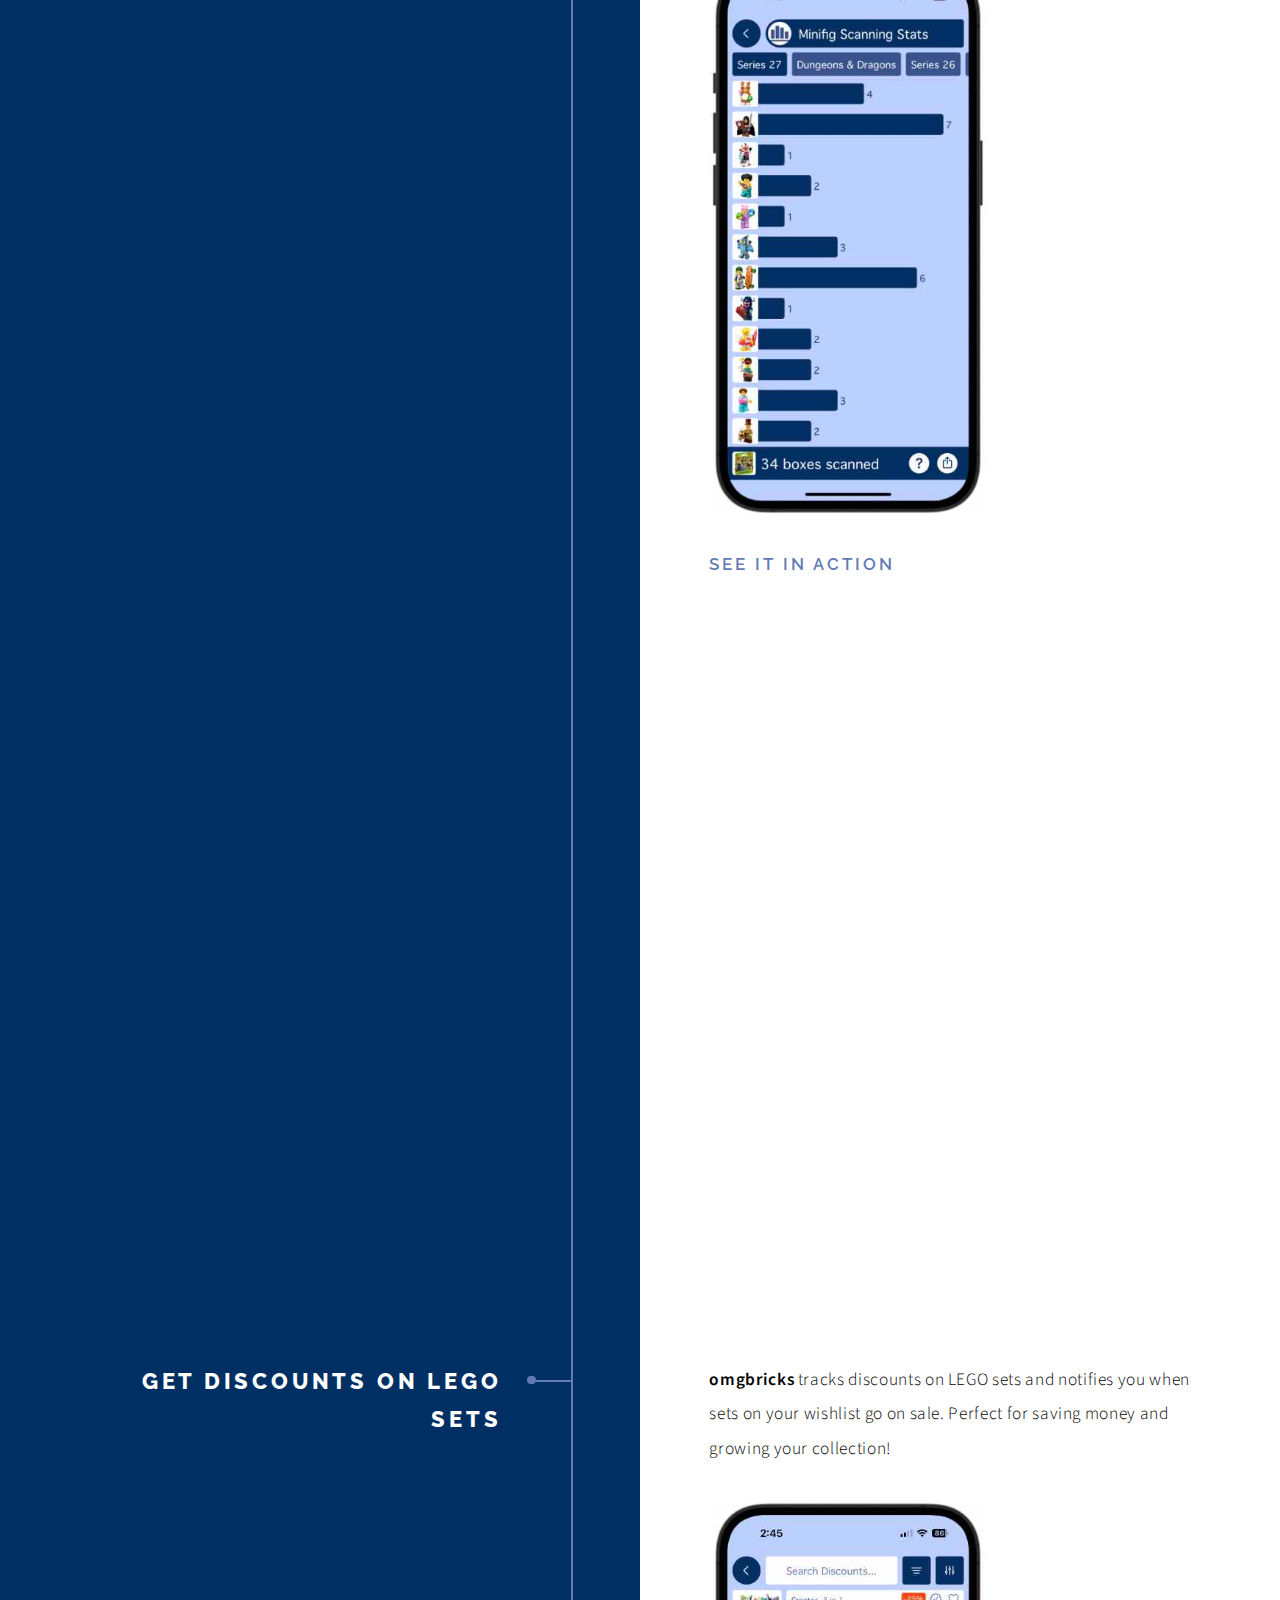
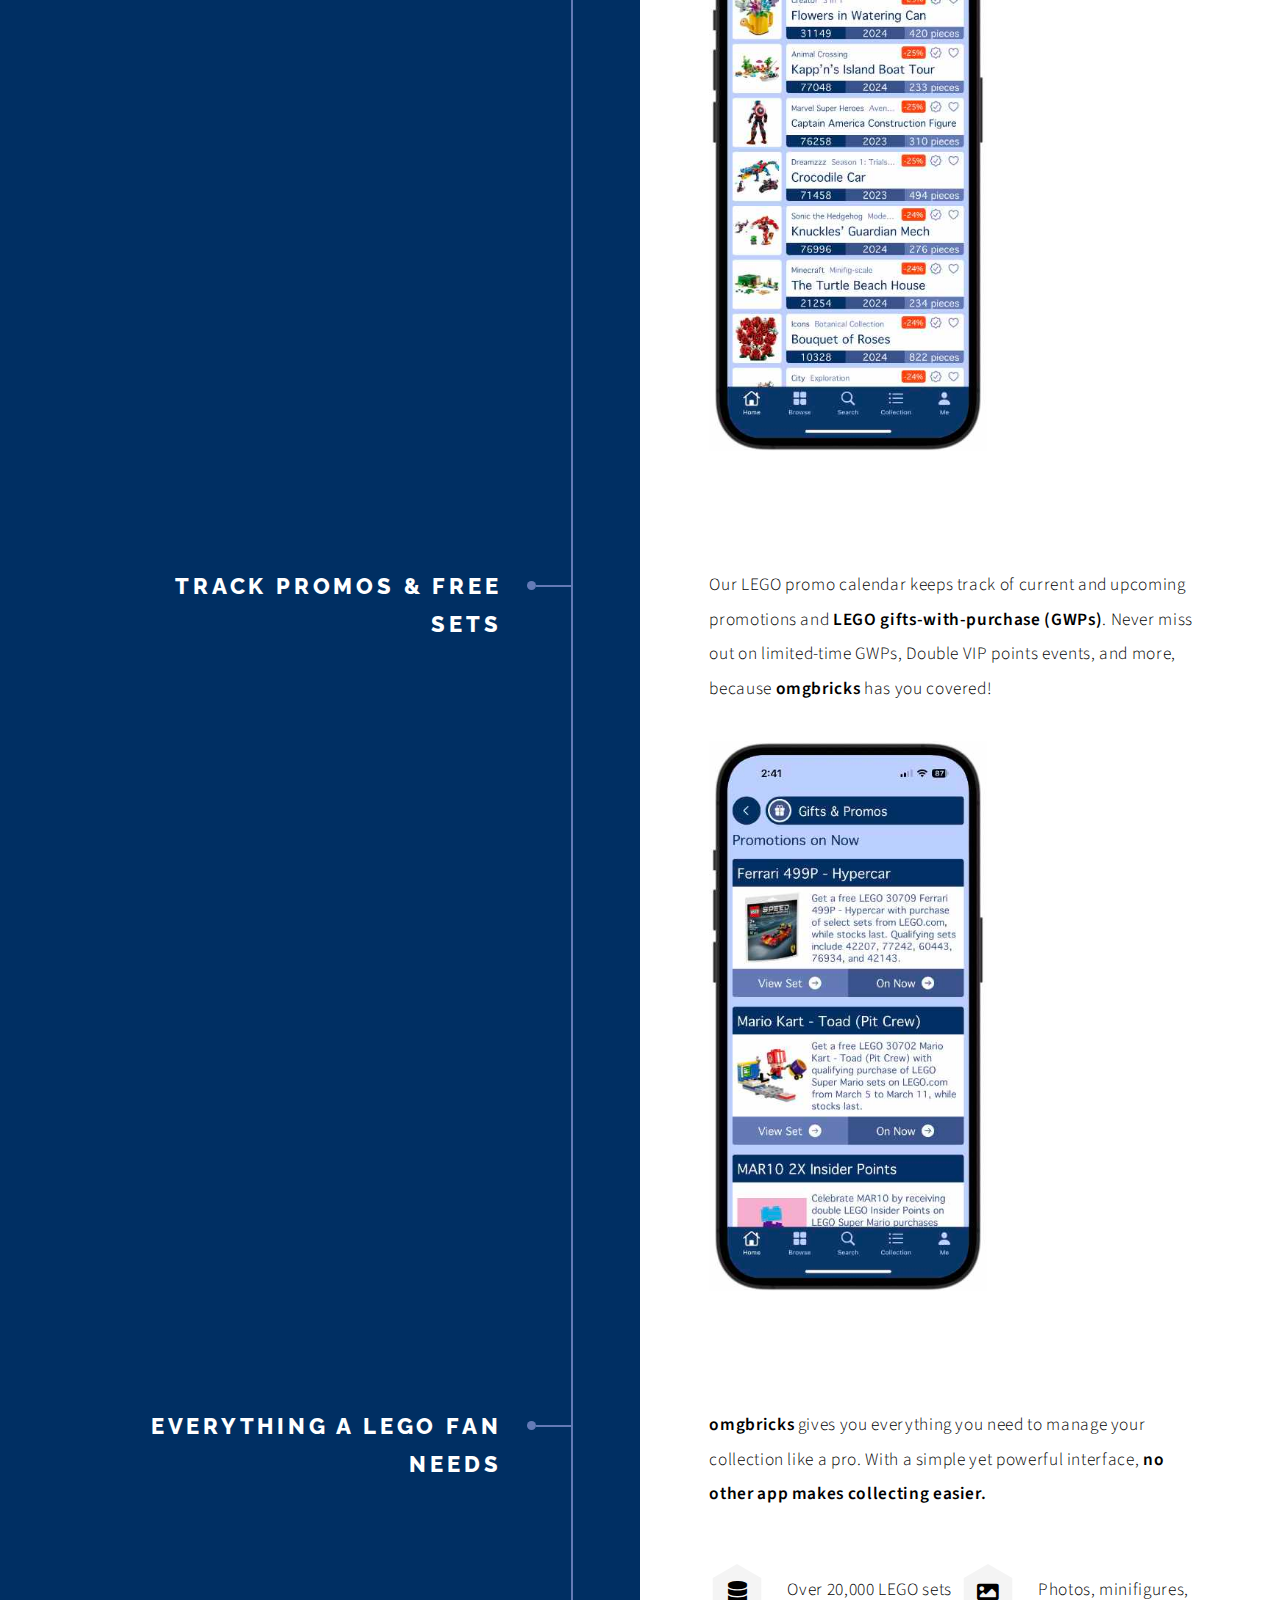
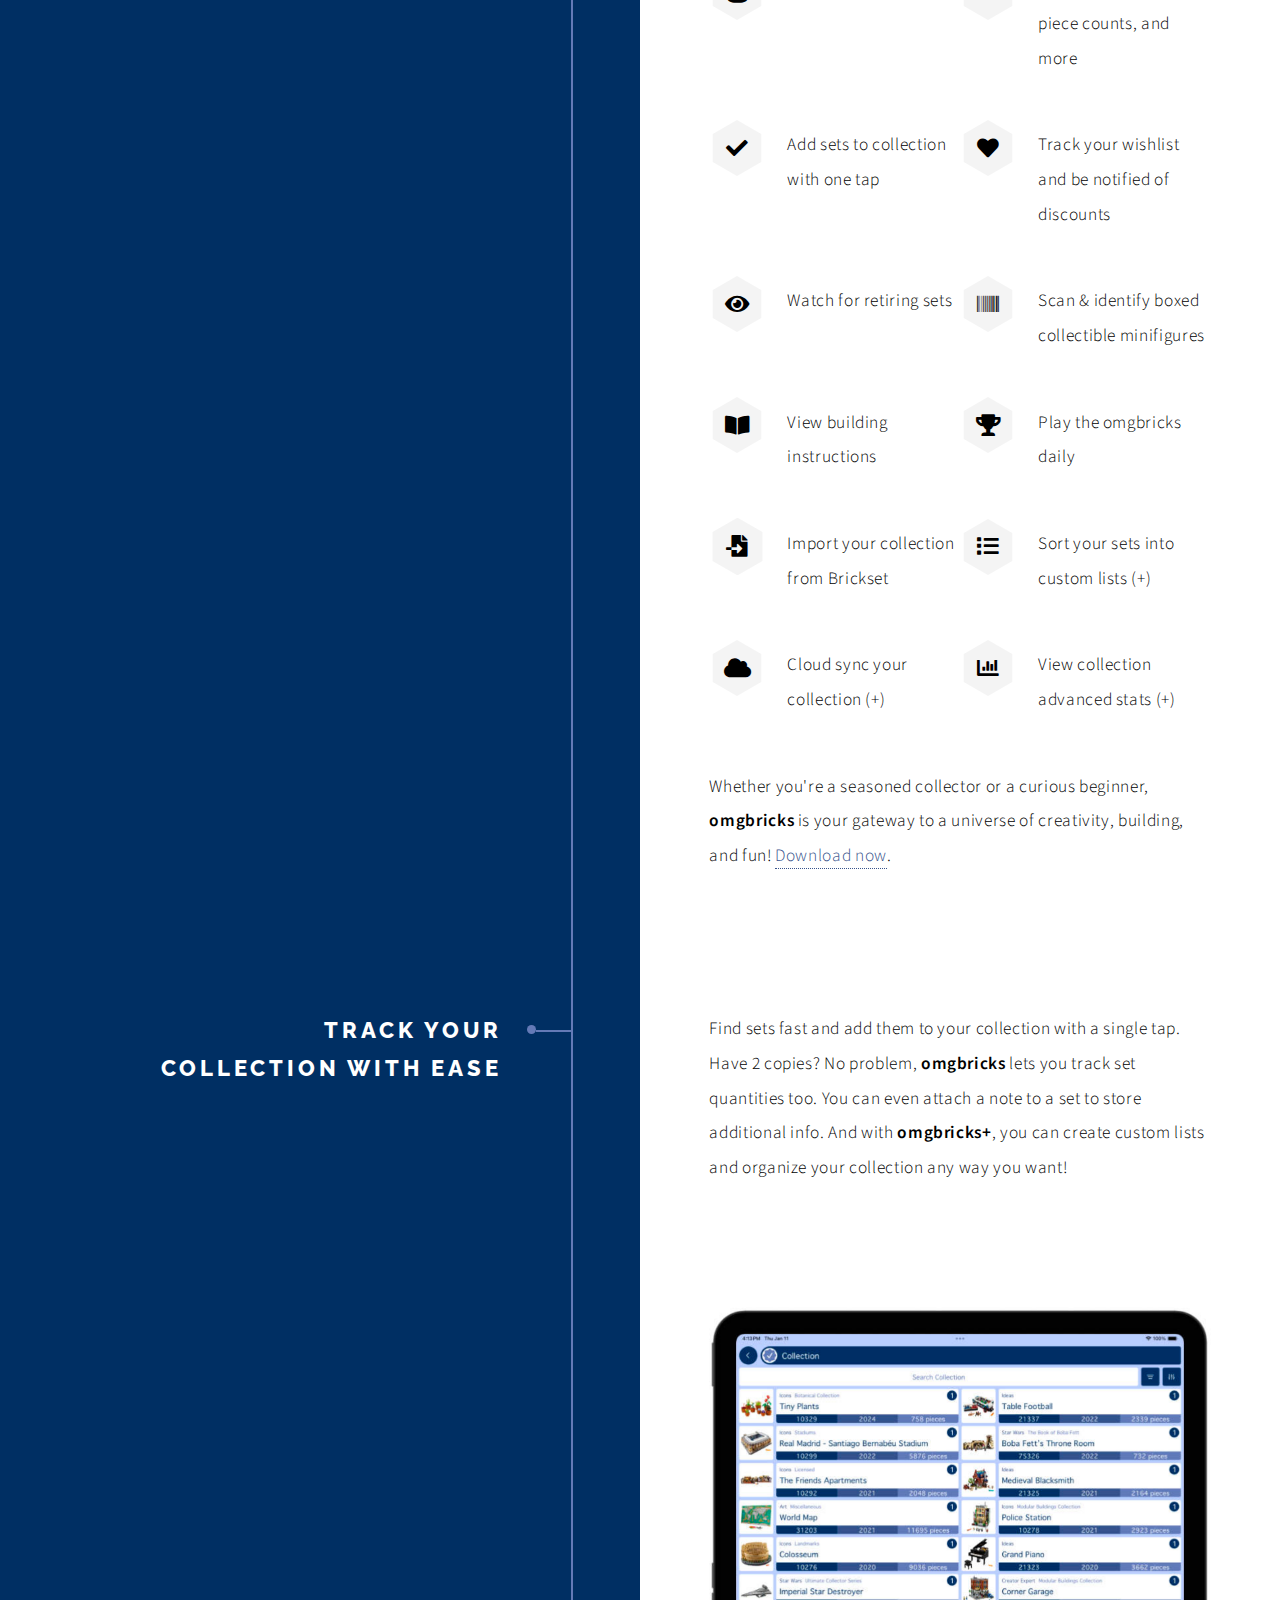
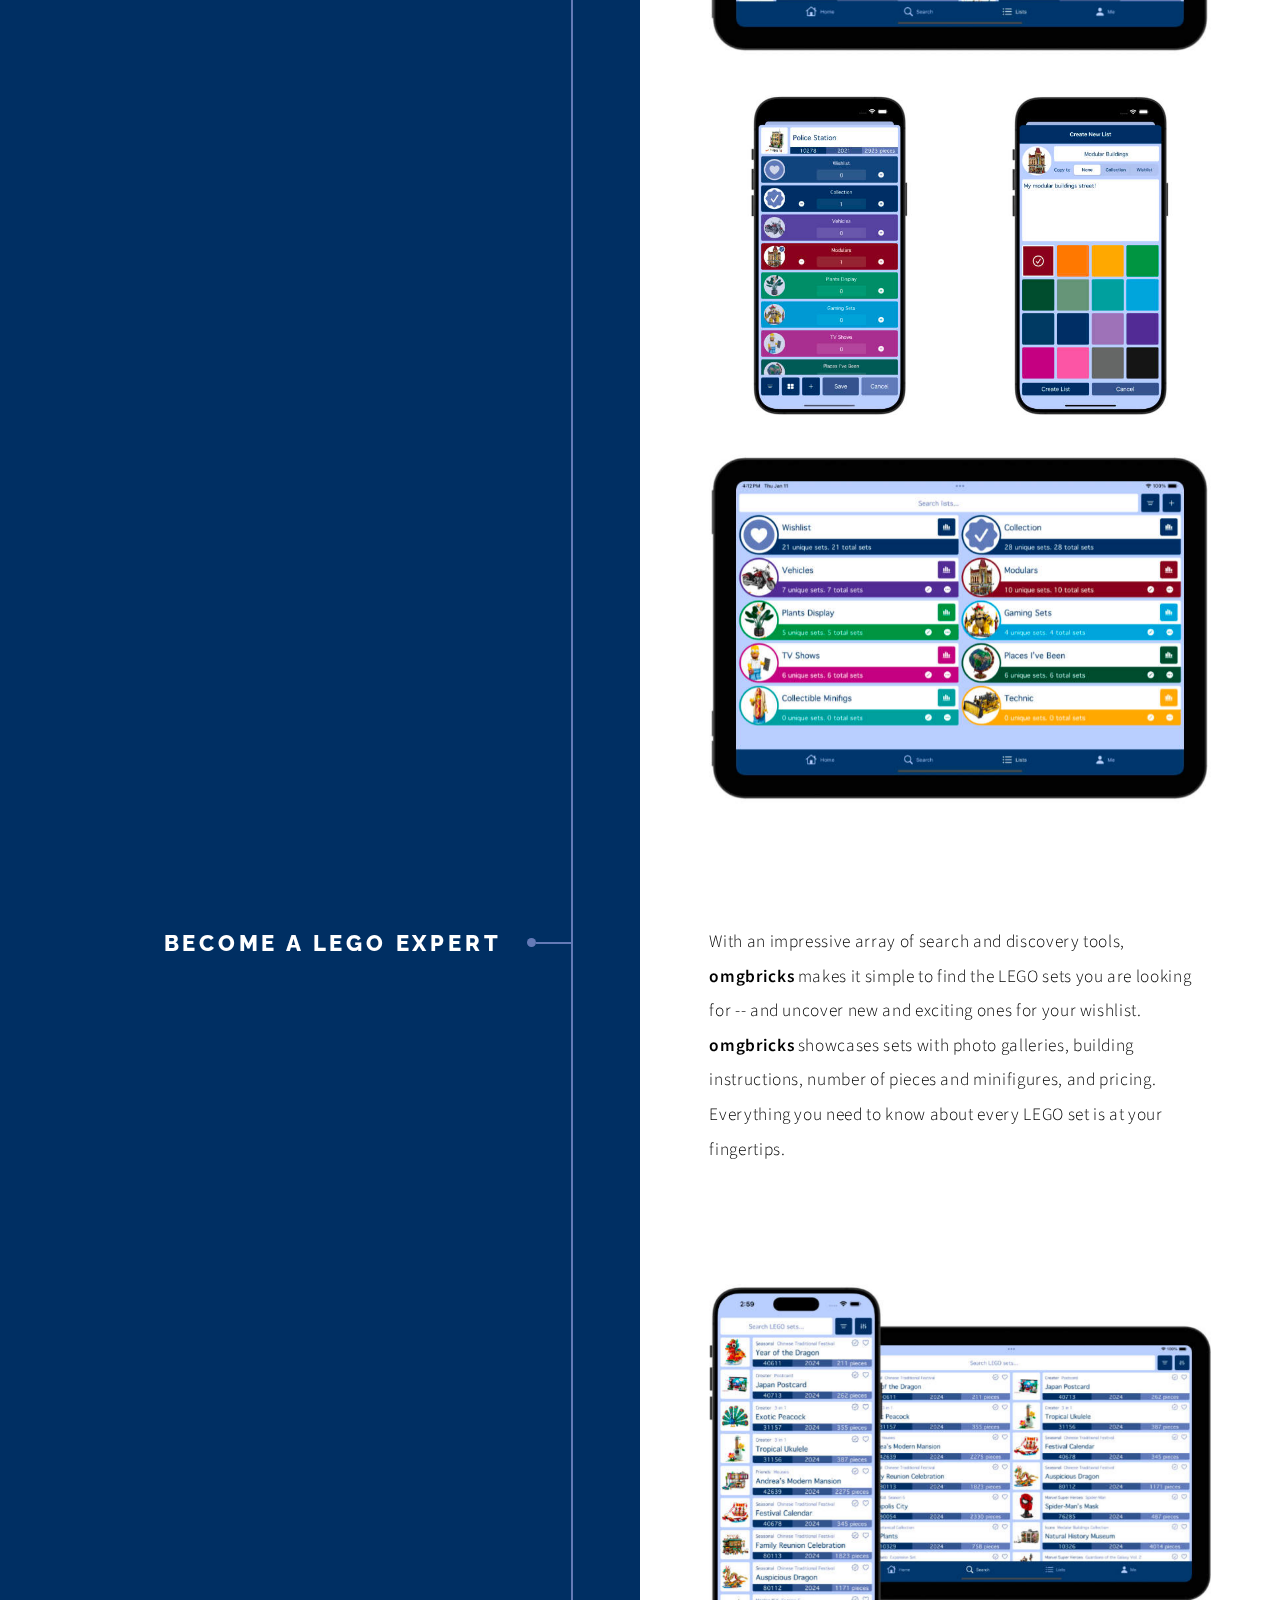
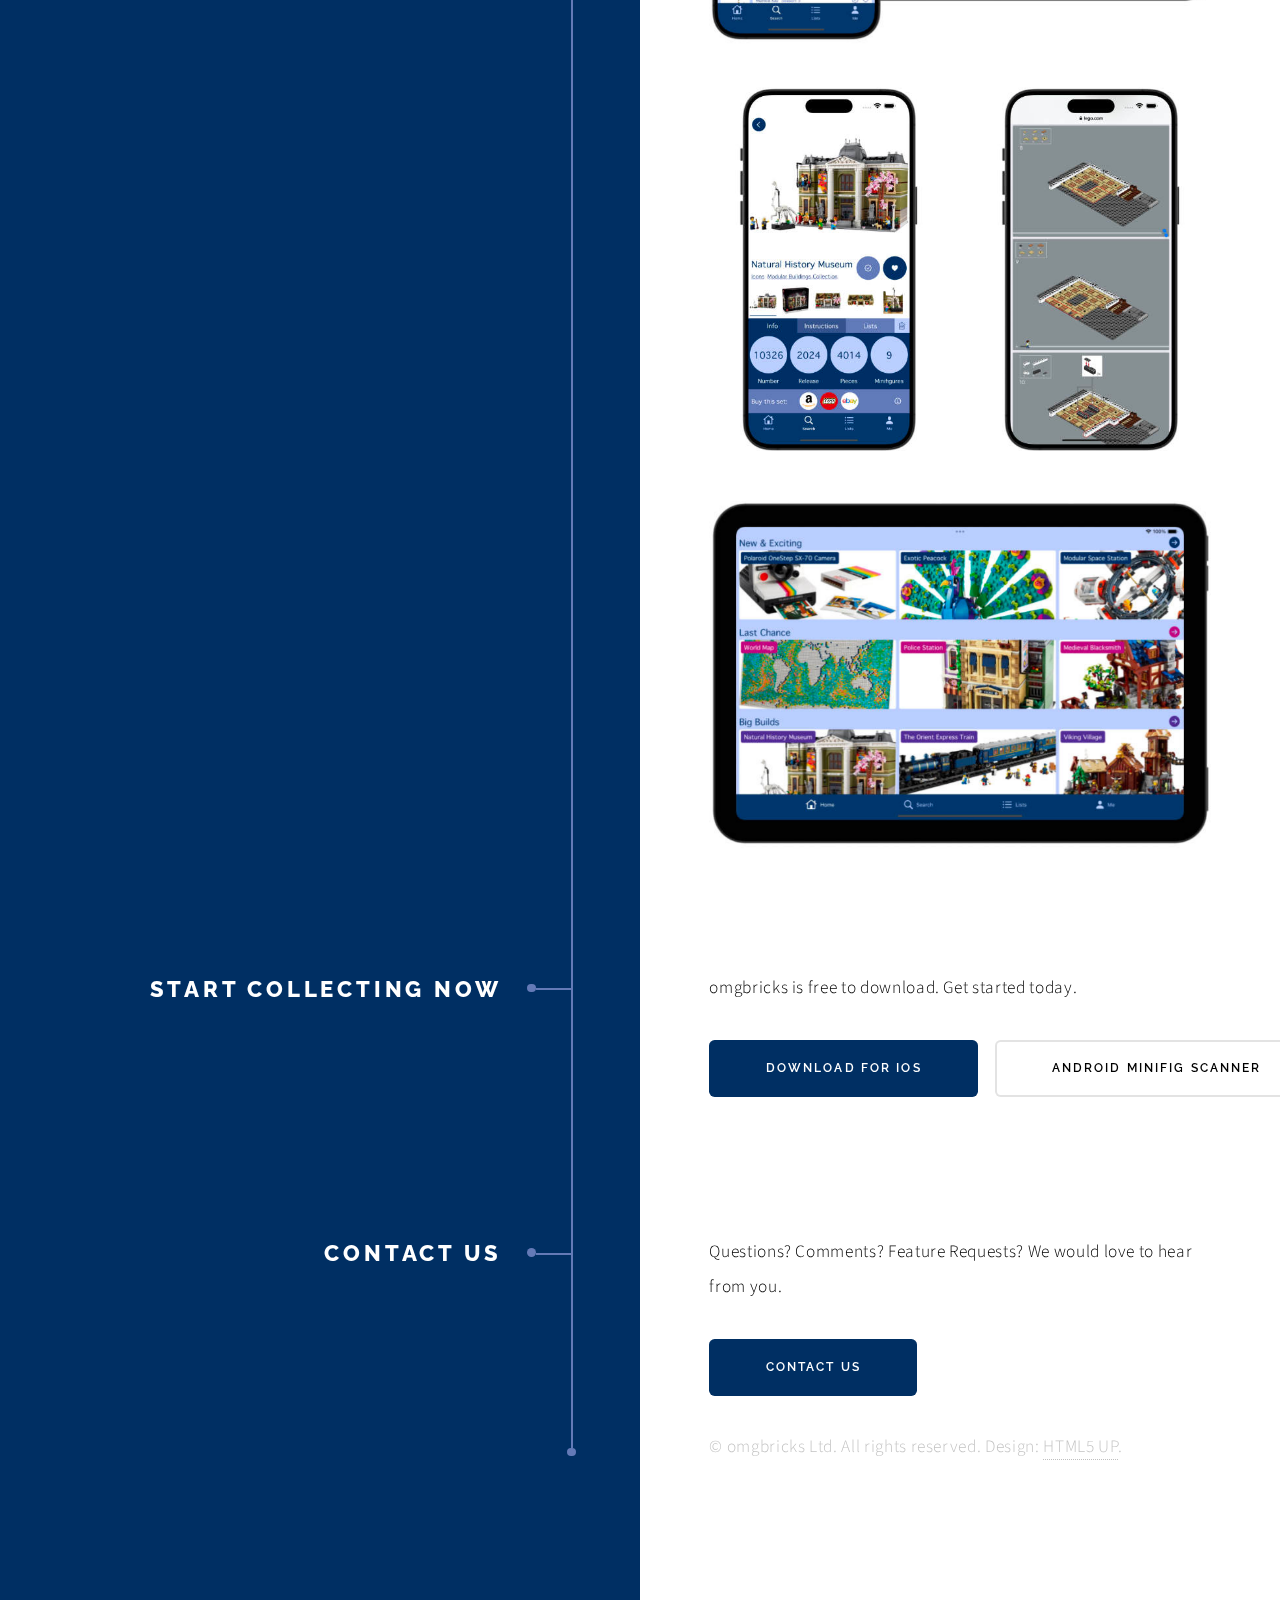
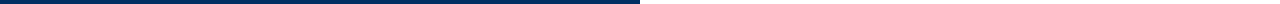
==== commit 65a0a42a: "Add files via upload" ====
--- a/index.html
+++ b/index.html
@@ -50,9 +50,9 @@
 						</header>
 						<div class="content">
 							<p>Dive into a vast collection of LEGO sets, from classic themes to the latest releases. 
-							With an intuitive and appealing interface, navigating the extensive catalogue of LEGO
+							With an intuitive and appealing interface, navigating over 20,000 LEGO
 							sets has never been easier!</p>
-							<span class="image main"><img src="images/website-iphone-composite.jpg" alt="" /></span>
+							<span class="image main"><img src="images/website-iphone-composite.jpg" alt="omgbricks lets you navigate over 20,000 LEGO sets with ease" /></span>
 						</div>
 					</section>
 					
@@ -65,7 +65,36 @@
 							<p>Use the <strong>omgbricks Minifig Scanner</strong> on collectible minifigure boxes (series 27, 26, 25 and Dungeons & Dragons) to reveal what's inside!
 							The fastest way to scan minifigure codes, <strong>omgbricks</strong> lets you check up to 4 minifigures at once and instantly
 							see what's inside! It's the easiest way to quickly find the exact minifigures you're looking for!</p>
-							<span class="image main" style="text-align:center"><iframe width="295" height="640" src="https://www.youtube-nocookie.com/embed/IuHVxg08uS0?si=AO3uz77eZs_rW146" title="YouTube video player" frameborder="0" allow="accelerometer; autoplay; clipboard-write; encrypted-media; gyroscope; picture-in-picture; web-share" referrerpolicy="strict-origin-when-cross-origin" allowfullscreen></iframe></span>
+							<h3>Scan Multiple Boxes Instantly</h3>
+							<span class="image"><img src="images/s27scanning.jpg" alt="Scan Multiple Boxes At The Same Time" style="height:550px" /></span>
+							<h3>Track Collected Minifigures</h3>
+							<span class="image"><img src="images/checklist.jpg" alt="Track the minifigures you've collected" style="height:550px" /></span>
+							<h3>View Stats on Scanned Boxes</h3>
+							<span class="image"><img src="images/scanstats.jpg" alt="View stats on all the boxes you've scanned" style="height:550px" /></span>
+							<h3>See It In Action</h3>
+							<span class="image"><iframe width="295" height="640" src="https://www.youtube-nocookie.com/embed/IuHVxg08uS0?si=AO3uz77eZs_rW146" title="YouTube video player" frameborder="0" allow="accelerometer; autoplay; clipboard-write; encrypted-media; gyroscope; picture-in-picture; web-share" referrerpolicy="strict-origin-when-cross-origin" allowfullscreen></iframe></span>
+						</div>
+					</section>
+					
+				<!-- Section -->
+					<section>
+						<header>
+							<h2>Get Discounts on LEGO Sets</h2>
+						</header>
+						<div class="content">
+							<p><strong>omgbricks</strong> tracks discounts on LEGO sets and notifies you when sets on your wishlist go on sale. Perfect for saving money and growing your collection!</p>
+							<span class="image"><img src="images/discounts.jpg" alt="Get Discounts on LEGO sets" style="height:550px" /></span>
+						</div>
+					</section>
+					
+				<!-- Section -->
+					<section>
+						<header>
+							<h2>Track Promos & Free Sets</h2>
+						</header>
+						<div class="content">
+							<p>Our LEGO promo calendar keeps track of current and upcoming promotions and <strong>LEGO gifts-with-purchase (GWPs)</strong>. Never miss out on limited-time GWPs, Double VIP points events, and more, because <strong>omgbricks</strong> has you covered!</p>
+							<span class="image"><img src="images/promos1.jpg" alt="Track Promos and Gifts-with-purchase" style="height:550px" /></span>
 						</div>
 					</section>
 
--- a/assets/css/main.css
+++ b/assets/css/main.css
@@ -230,7 +230,9 @@
 	}
 
 	h3 {
-		font-size: 0.875rem;
+		font-size: 0.975rem;
+		color: #647ab7;
+		margin-top: 24px;
 	}
 
 	h4 {
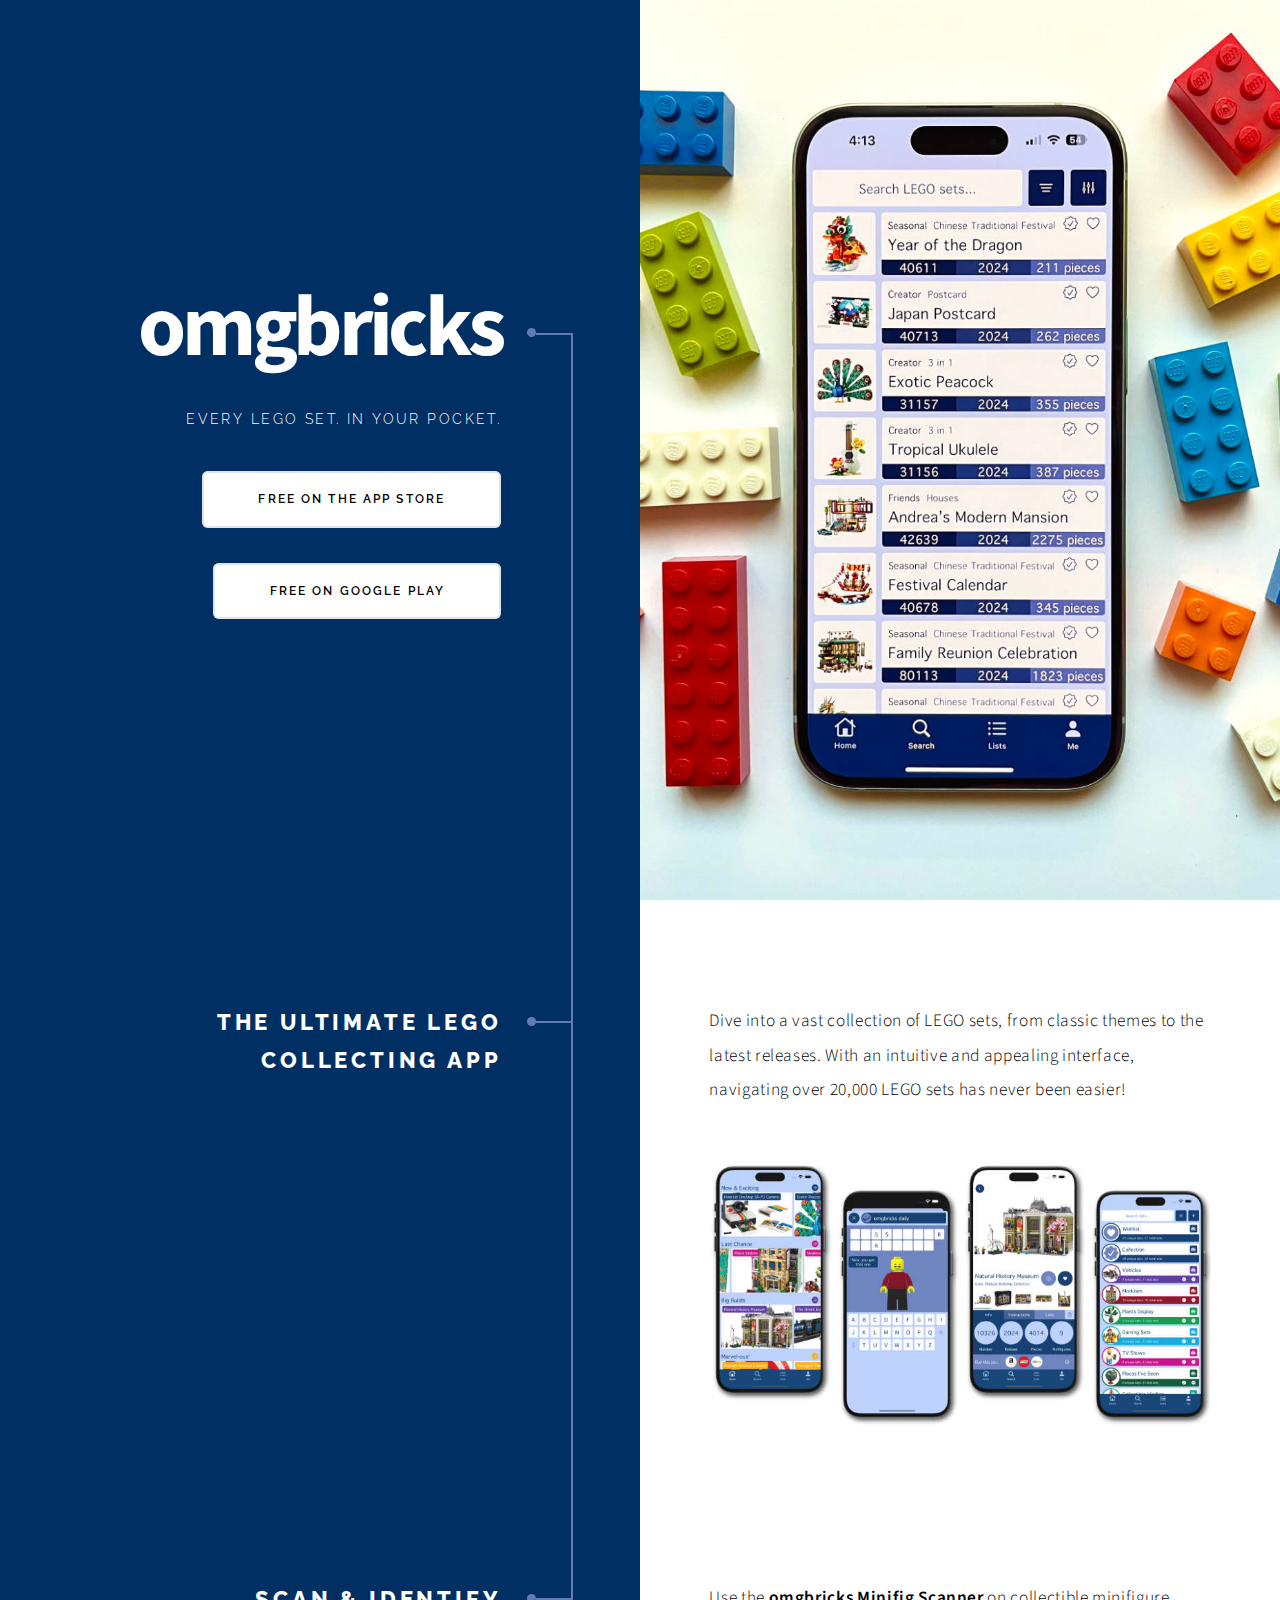
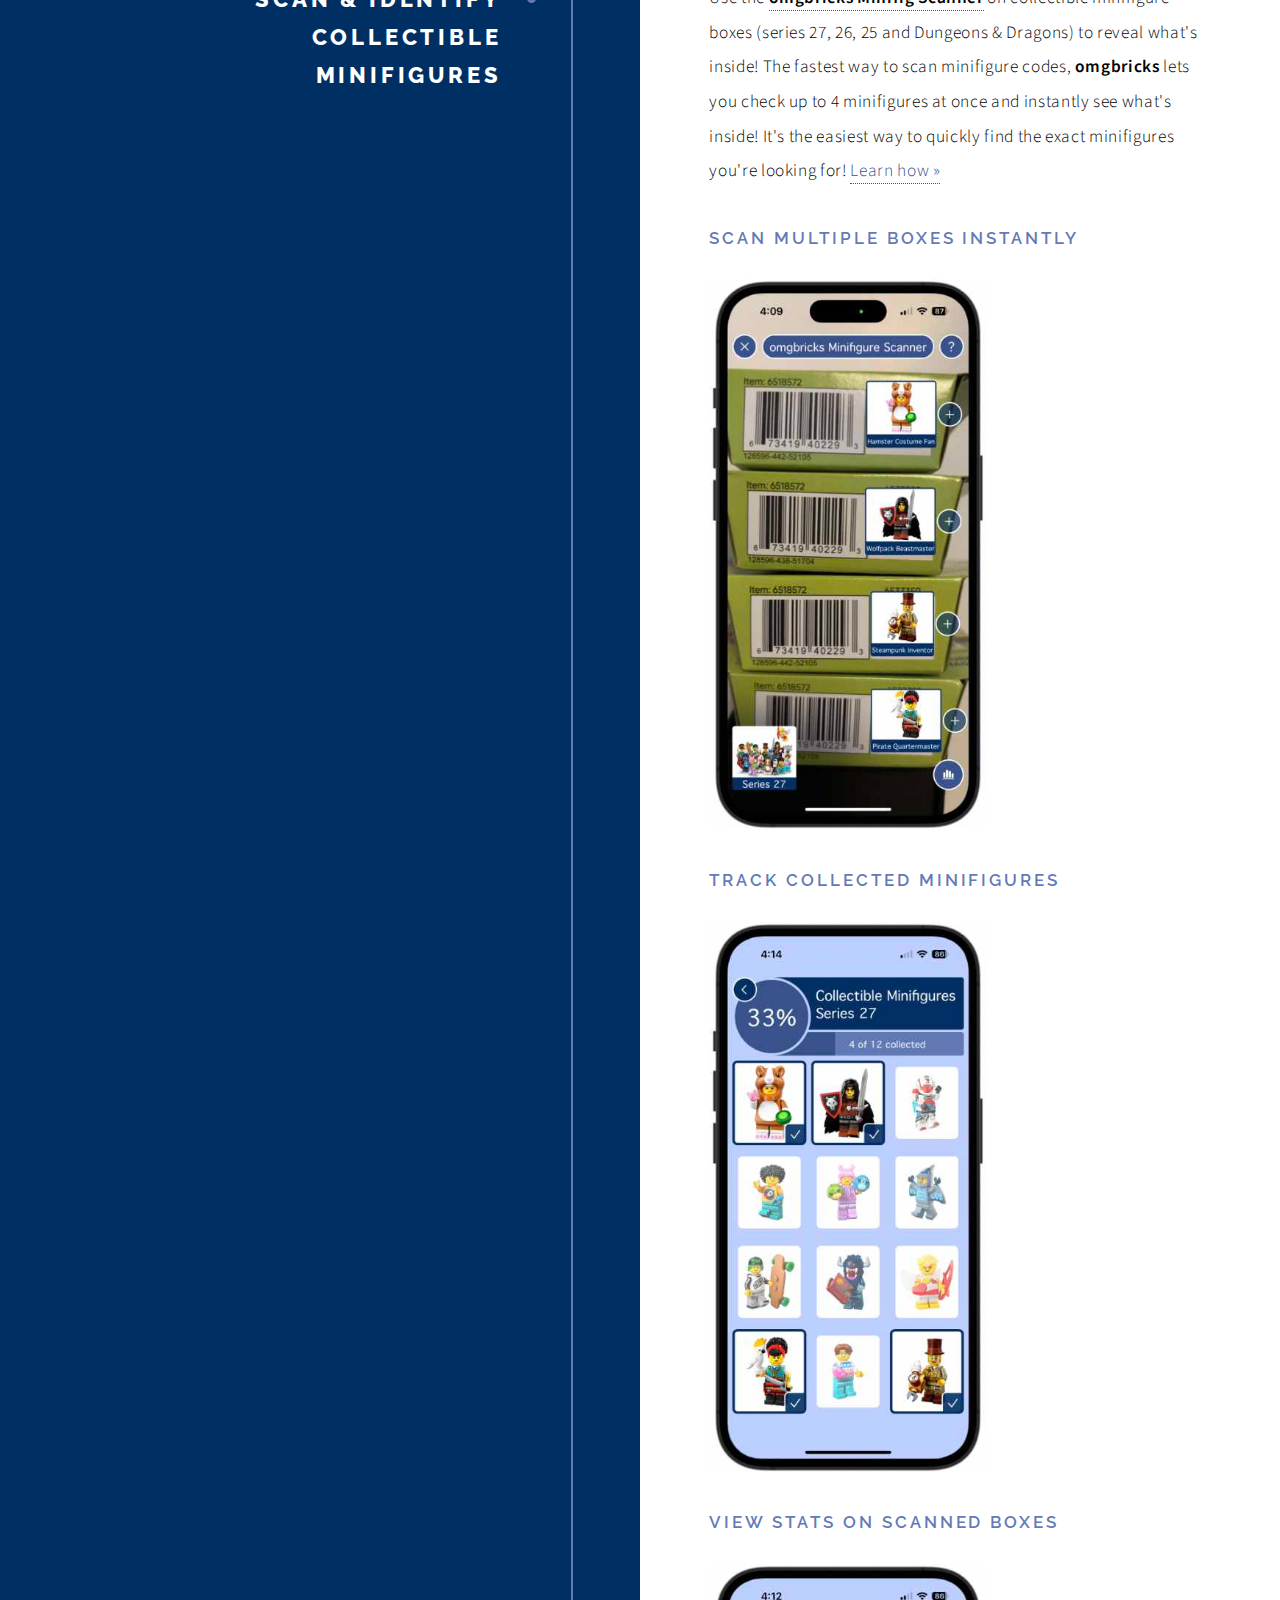
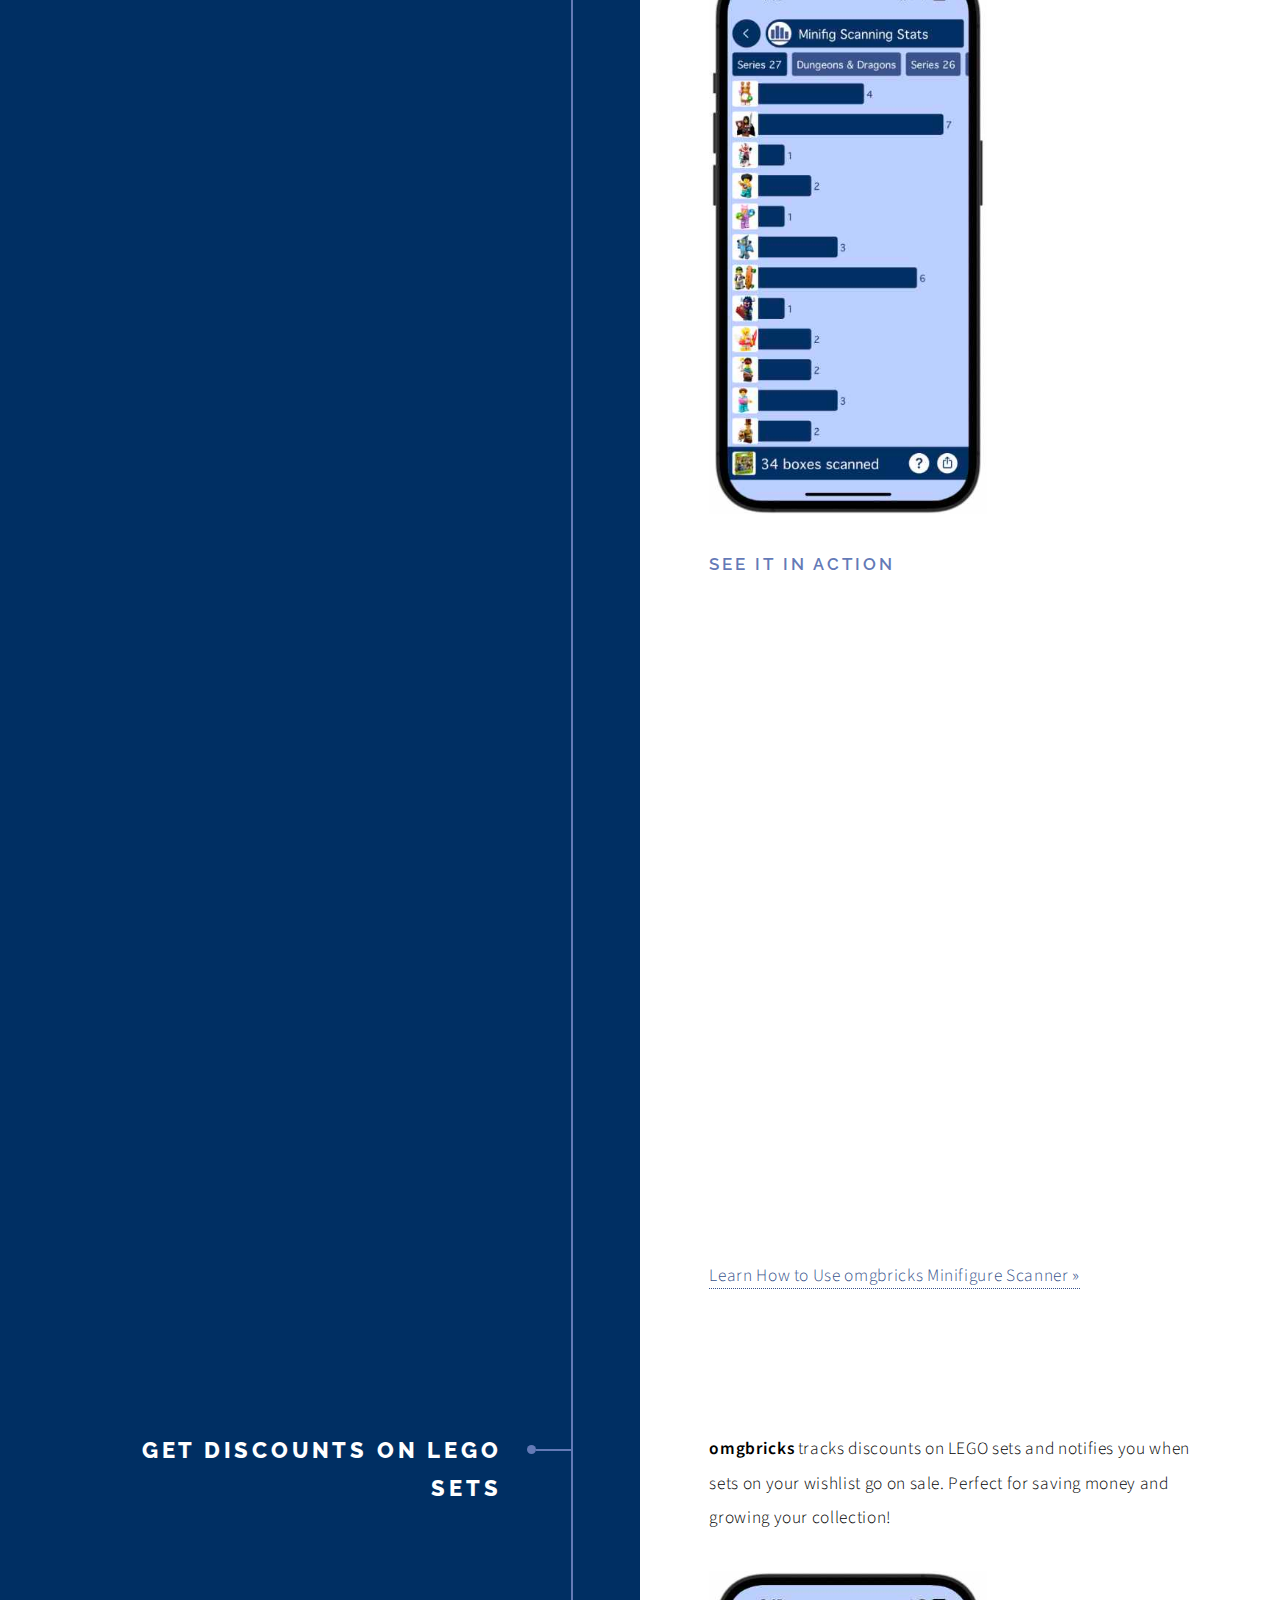
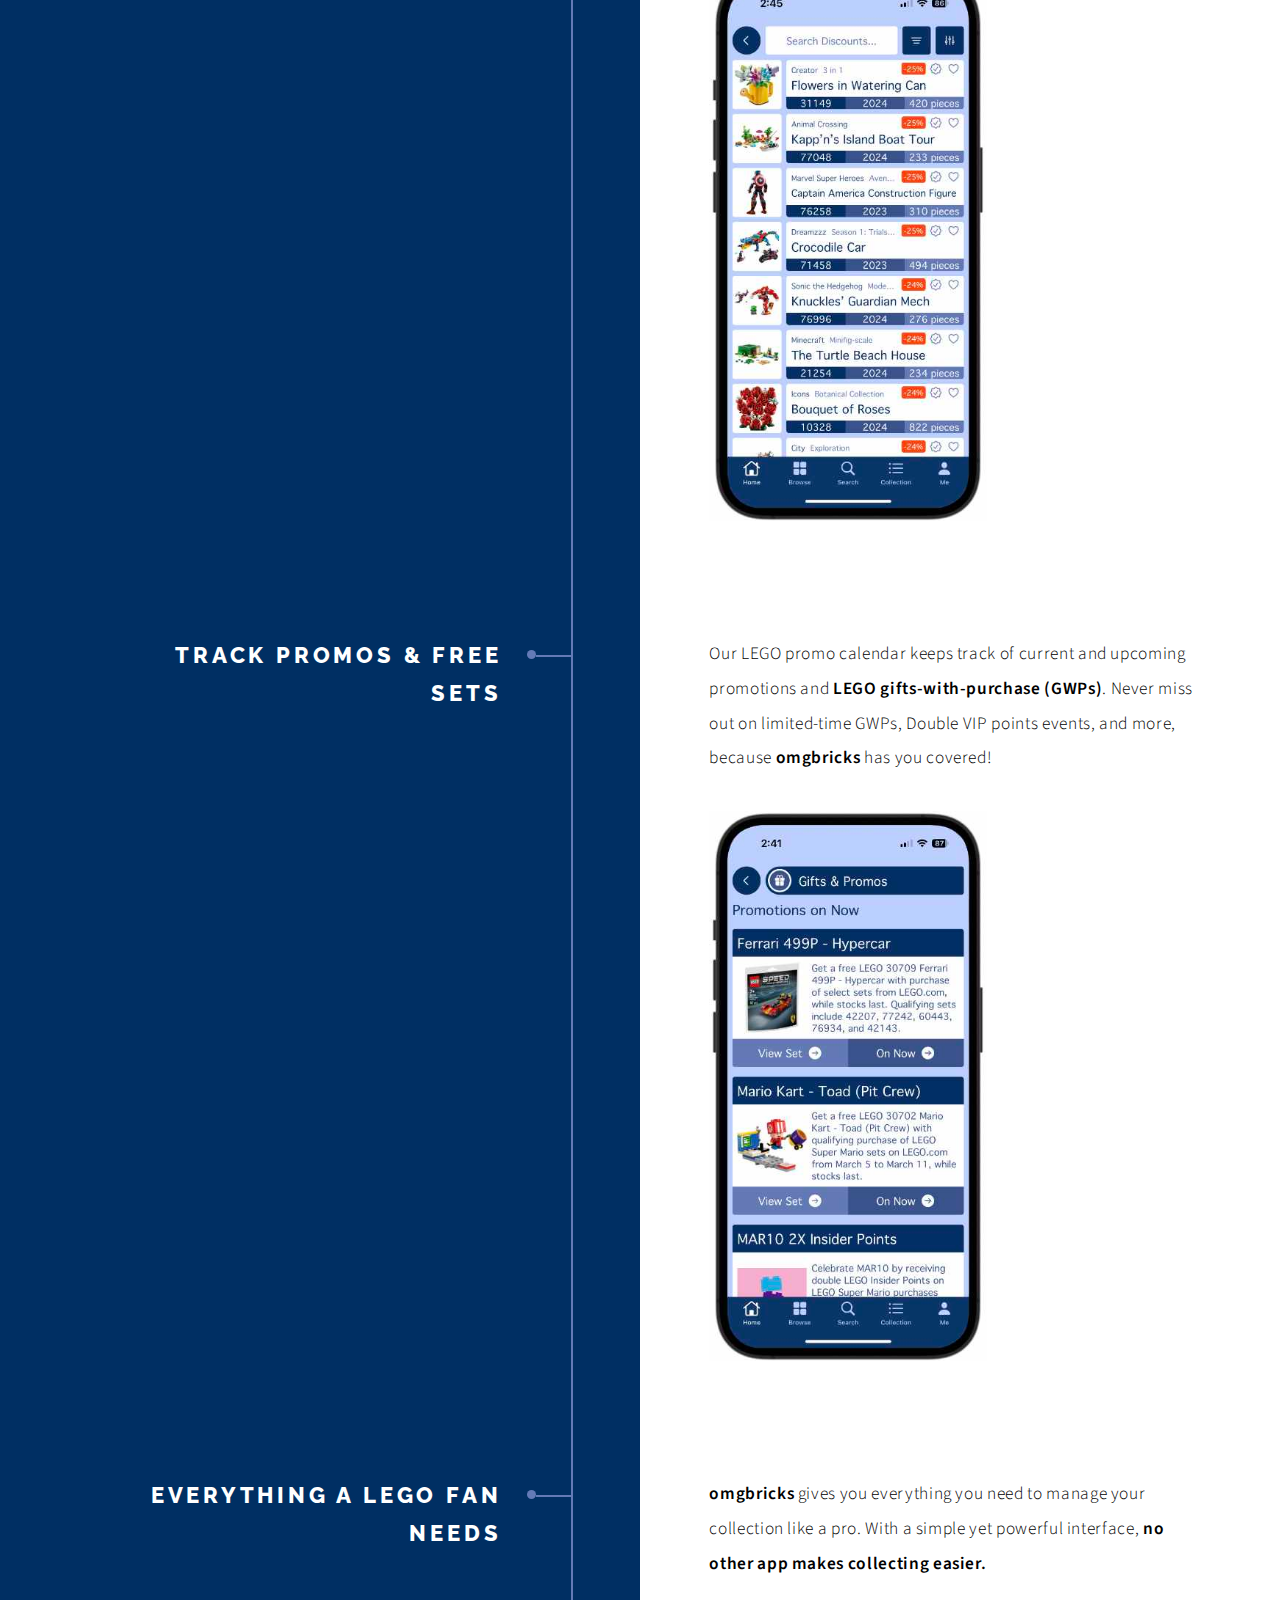
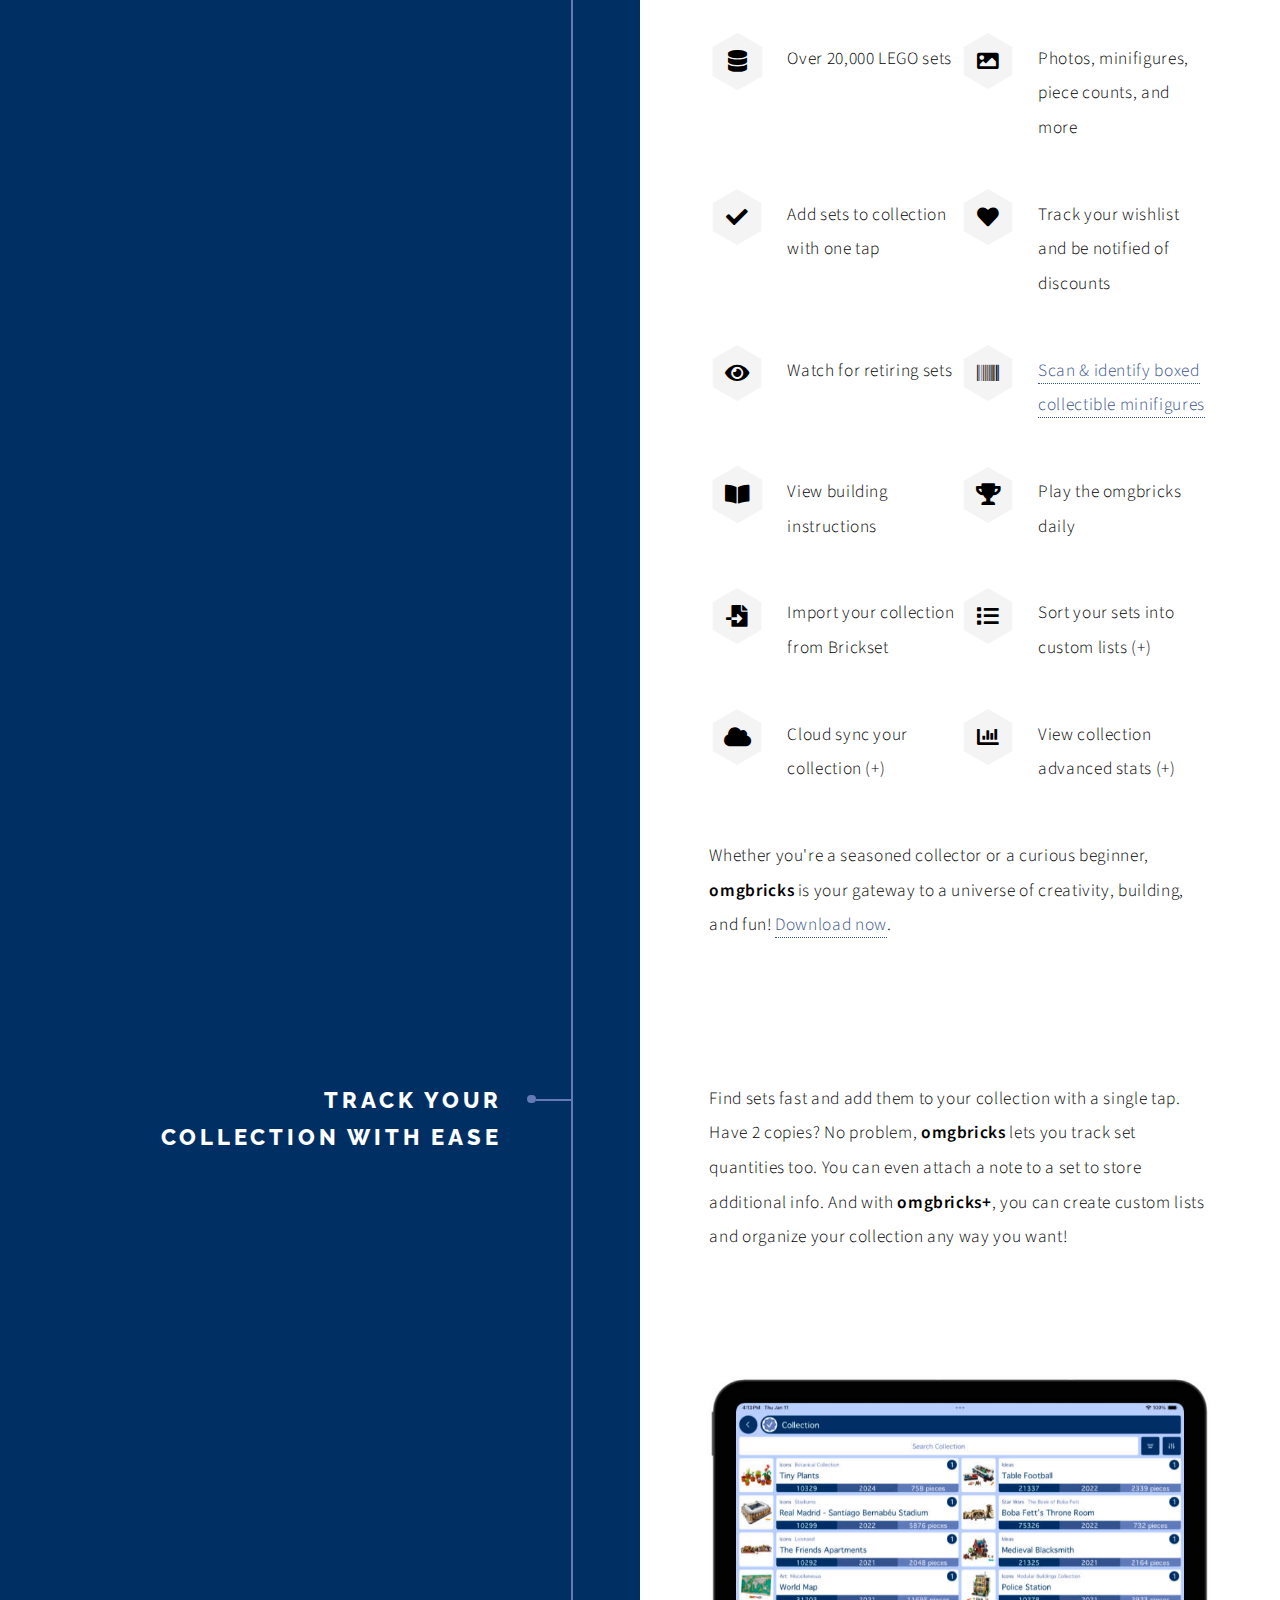
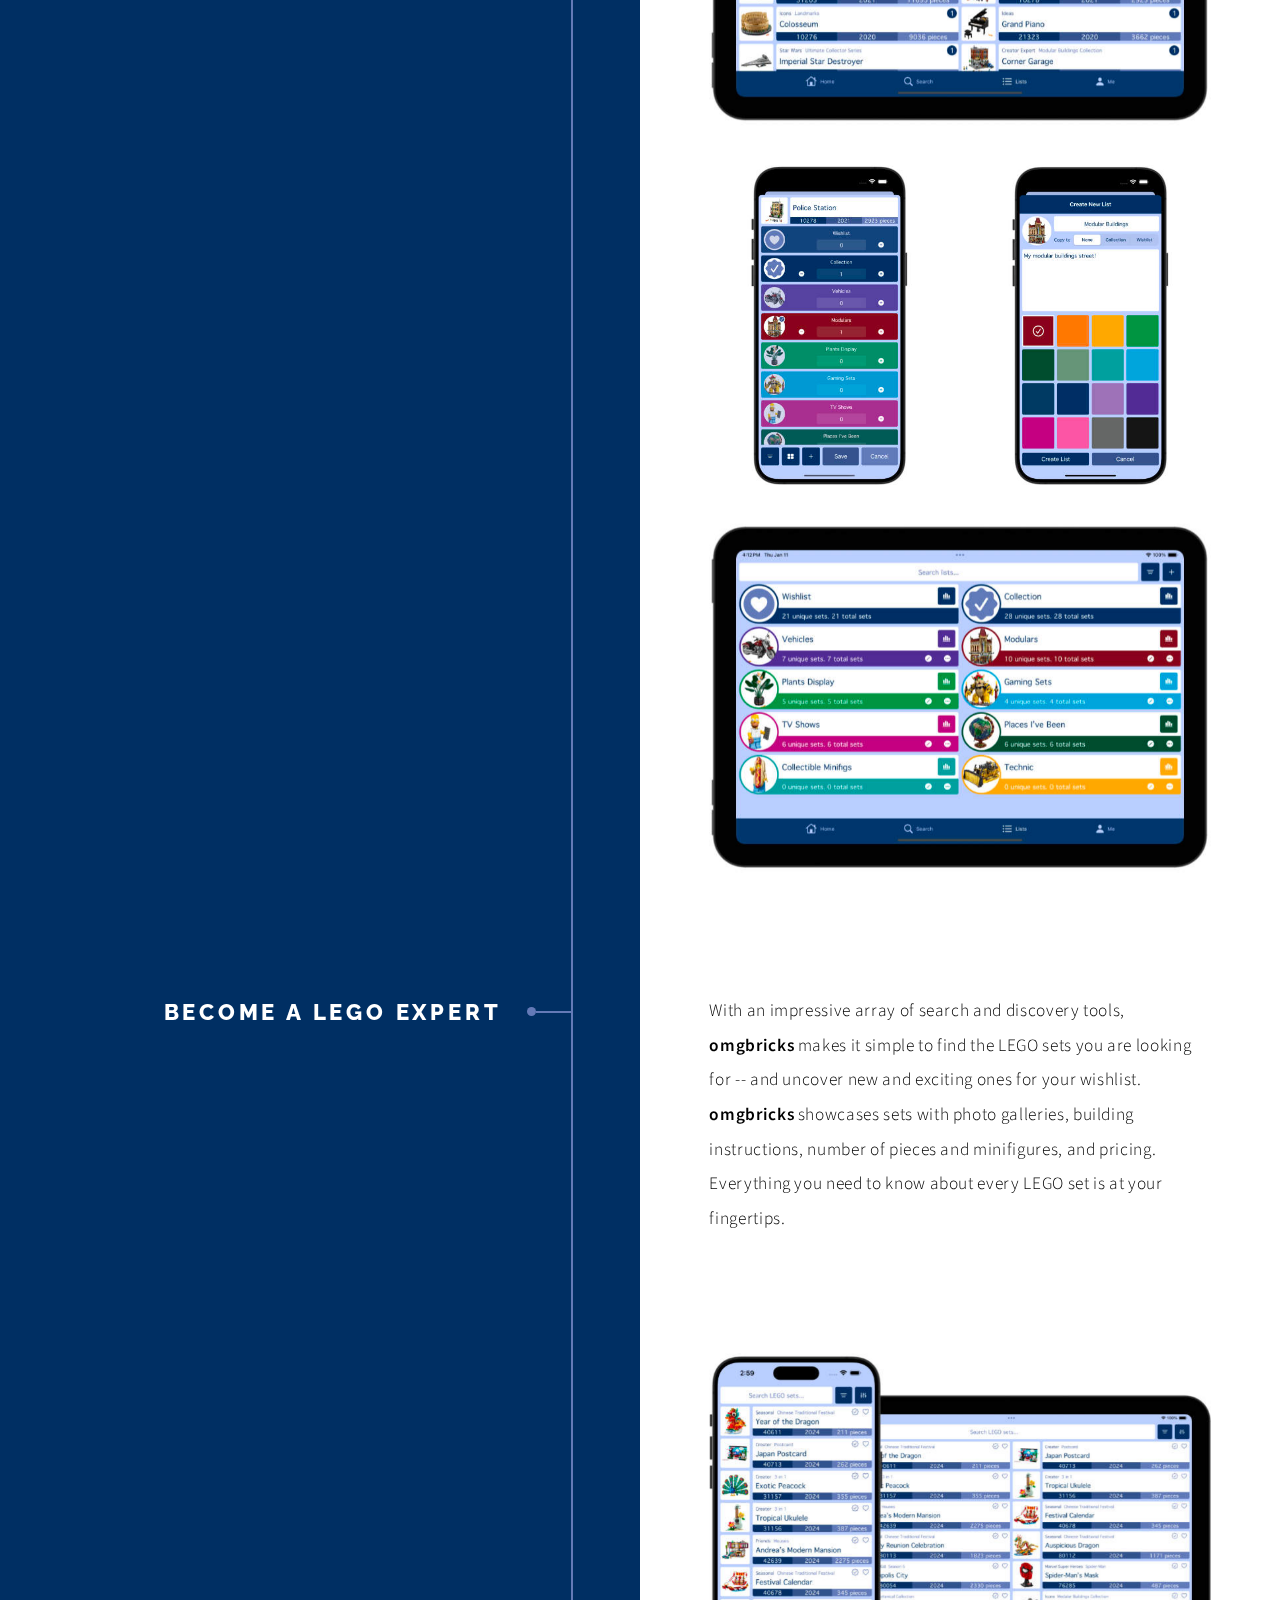
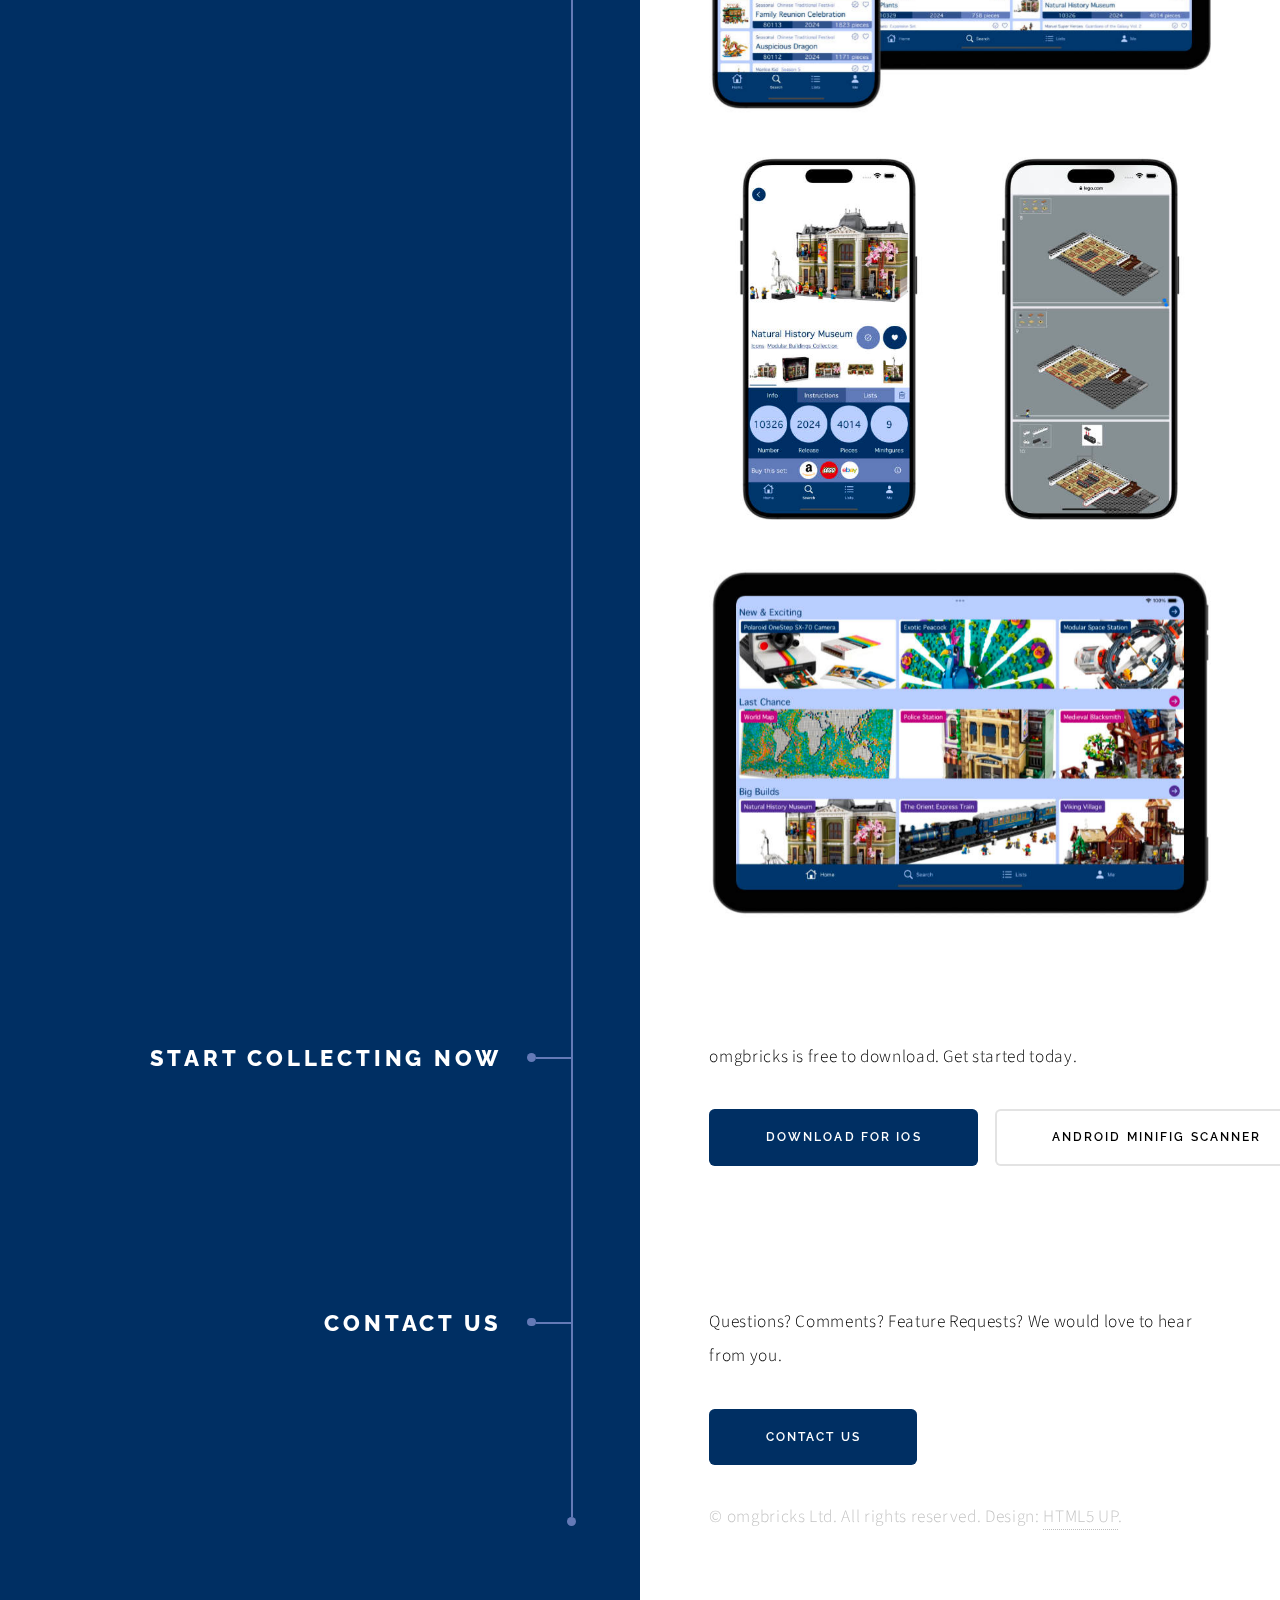
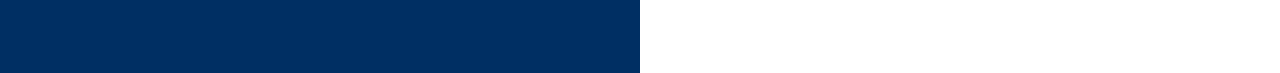
==== commit 8d40837e: "Add files via upload" ====
--- a/index.html
+++ b/index.html
@@ -17,8 +17,6 @@
 		<meta property="og:image" content="https://omgbricks.com/images/app-icon.png">
 		<meta charset="utf-8" />
 		<meta name="viewport" content="width=device-width, initial-scale=1, user-scalable=no" />
-		<meta name="description" content="" />
-		<meta name="keywords" content="" />
 		<link rel="icon" type="image/x-icon" href="images/app-icon.png">
 		<link rel="stylesheet" href="assets/css/main.css" />
 	</head>
@@ -62,9 +60,9 @@
 							<h2>Scan & Identify Collectible Minifigures</h2>
 						</header>
 						<div class="content">
-							<p>Use the <strong>omgbricks Minifig Scanner</strong> on collectible minifigure boxes (series 27, 26, 25 and Dungeons & Dragons) to reveal what's inside!
+							<p>Use the <a href="how_to_scan_lego_minifigures.html"><strong>omgbricks Minifig Scanner</strong></a> on collectible minifigure boxes (series 27, 26, 25 and Dungeons & Dragons) to reveal what's inside!
 							The fastest way to scan minifigure codes, <strong>omgbricks</strong> lets you check up to 4 minifigures at once and instantly
-							see what's inside! It's the easiest way to quickly find the exact minifigures you're looking for!</p>
+							see what's inside! It's the easiest way to quickly find the exact minifigures you're looking for! <a href="how_to_scan_lego_minifigures.html">Learn how &raquo;</a></p>
 							<h3>Scan Multiple Boxes Instantly</h3>
 							<span class="image"><img src="images/s27scanning.jpg" alt="Scan Multiple Boxes At The Same Time" style="height:550px" /></span>
 							<h3>Track Collected Minifigures</h3>
@@ -73,6 +71,7 @@
 							<span class="image"><img src="images/scanstats.jpg" alt="View stats on all the boxes you've scanned" style="height:550px" /></span>
 							<h3>See It In Action</h3>
 							<span class="image"><iframe width="295" height="640" src="https://www.youtube-nocookie.com/embed/IuHVxg08uS0?si=AO3uz77eZs_rW146" title="YouTube video player" frameborder="0" allow="accelerometer; autoplay; clipboard-write; encrypted-media; gyroscope; picture-in-picture; web-share" referrerpolicy="strict-origin-when-cross-origin" allowfullscreen></iframe></span>
+							<p><a href="how_to_scan_lego_minifigures.html">Learn How to Use omgbricks Minifigure Scanner &raquo;</a></p>
 						</div>
 					</section>
 					
@@ -111,7 +110,7 @@
 								<li class="icon solid fa-check">Add sets to collection with one tap</li>
 								<li class="icon solid fa-heart">Track your wishlist and be notified of discounts</li>
 								<li class="icon solid fa-eye">Watch for retiring sets</li>
-								<li class="icon solid fa-barcode">Scan & identify boxed collectible minifigures</li>
+								<li class="icon solid fa-barcode"><a href="how_to_scan_lego_minifigures.html">Scan & identify boxed collectible minifigures</a></li>
 								<li class="icon solid fa-book-open">View building instructions</li>
 								<li class="icon solid fa-trophy">Play the omgbricks daily</li>
 								<li class="icon solid fa-file-import">Import your collection from Brickset</li>
